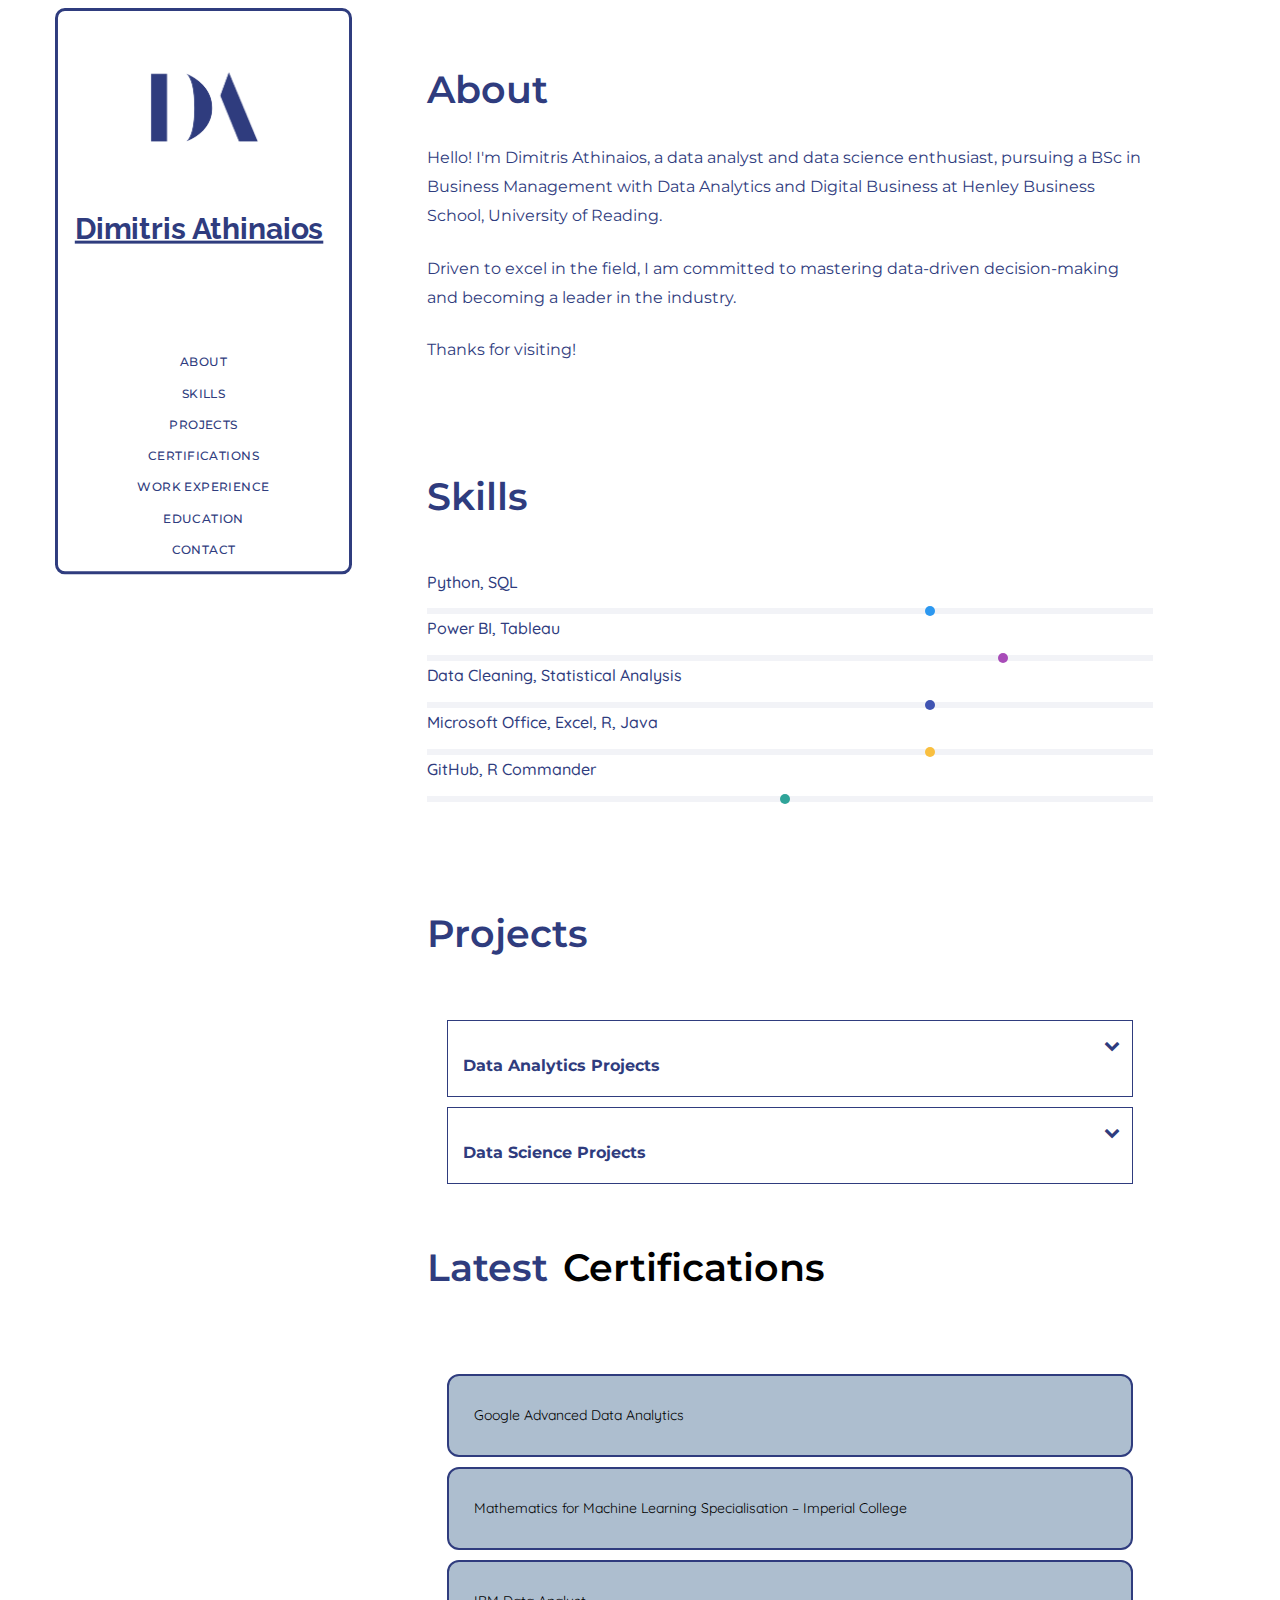
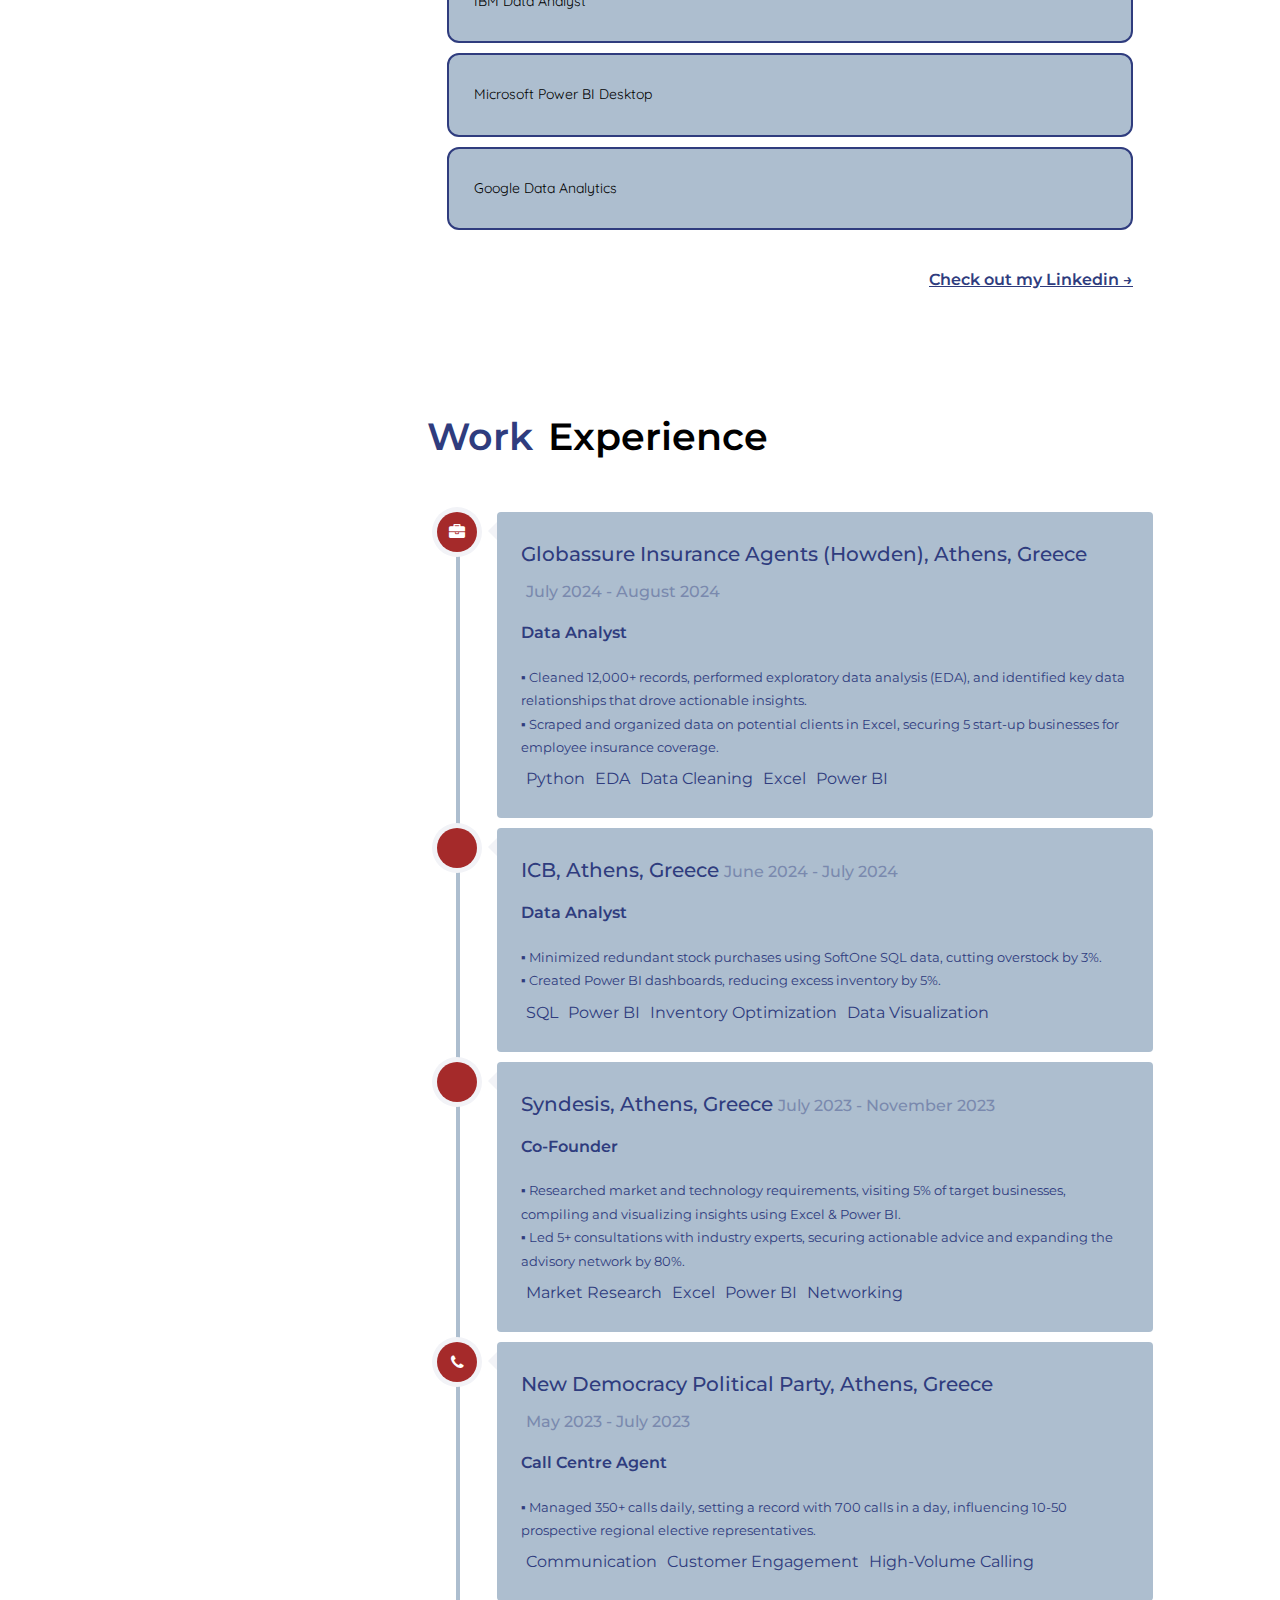
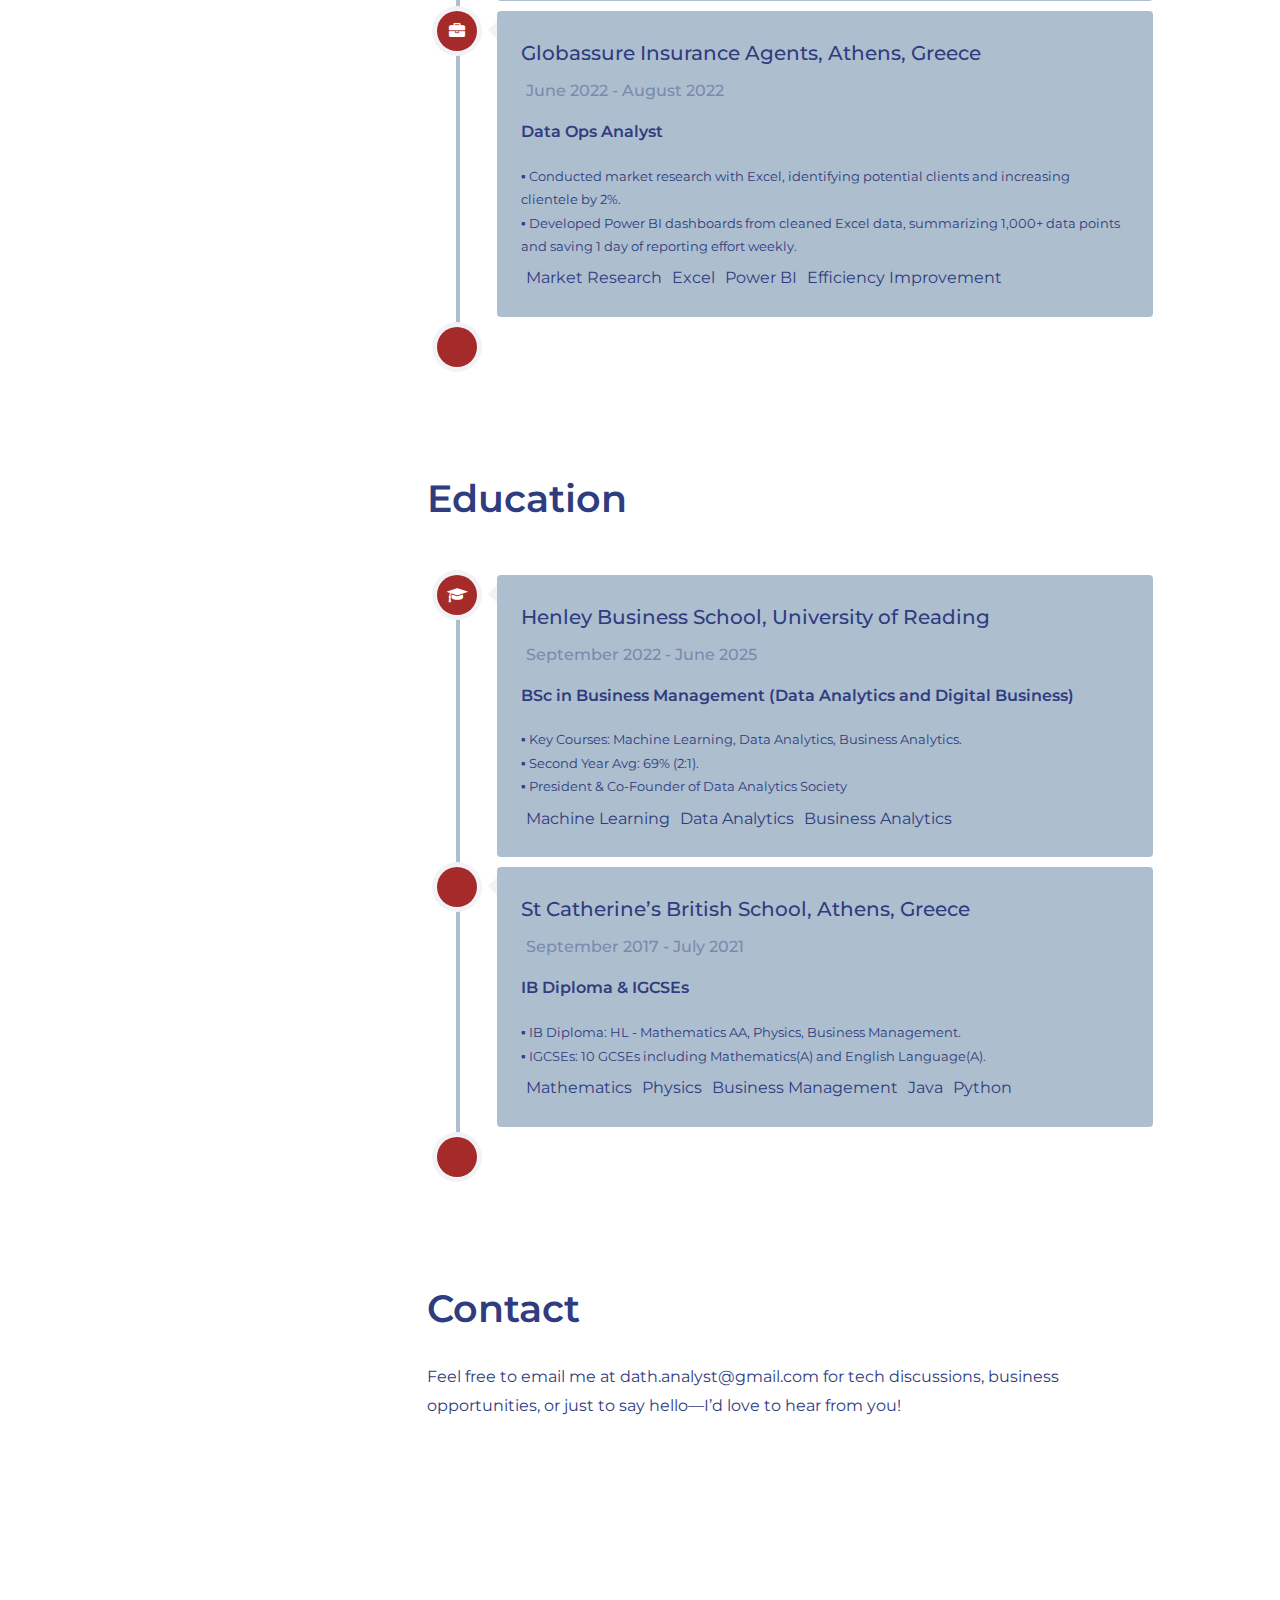
==== index.html @ 73465059 "Update index.html" ====
<!DOCTYPE HTML>
<html lang="en">
<head>
   <!-- Adding Favicon and making it compatible with multiple devices -->
  <!-- Favicon for browsers -->
   <link rel="icon" href="/favicon.ico" type="image/x-icon">
    <!-- PNG Icons -->
   <link rel="icon" type="image/png" sizes="16x16" href="/favicon-16x16.png">
   <link rel="icon" type="image/png" sizes="32x32" href="/favicon-32x32.png">
    <!-- Icons for Android devices -->
   <link rel="icon" type="image/png" sizes="192x192" href="/android-chrome-192x192.png">
   <link rel="icon" type="image/png" sizes="512x512" href="/android-chrome-512x512.png">
    <!-- Apple Touch Icon -->
   <link rel="apple-touch-icon" href="/apple-touch-icon.png">
    <!-- Web App Manifest -->
   <link rel="manifest" href="/site.webmanifest">
   <meta charset="utf-8">
   <meta http-equiv="X-UA-Compatible" content="IE=edge">
   <title>Dimitris Athinaios Portfolio</title>
   <meta name="viewport" content="width=device-width, initial-scale=1">
   <meta name="description" content="Portfolio webpage of Dimitris Athinaios" />
   <meta name="keywords"
      content="portfolio,website,personal website,github,projects,data analytics, data science, computer science and data engineering" />
   <meta name="author" content="Dimitris Athinaios" />
   <link rel="stylesheet" href="https://cdnjs.cloudflare.com/ajax/libs/font-awesome/4.7.0/css/font-awesome.min.css">
   <link rel="icon" type="image/png" href="/images/Logo.png">
   <link href="https://fonts.googleapis.com/css?family=Quicksand:300,400,500,700" rel="stylesheet">
   <link href="https://fonts.googleapis.com/css?family=Playfair+Display:400,400i,700" rel="stylesheet">
   <link href="https://fonts.googleapis.com/css?family=Montserrat|Open+Sans|Raleway&display=swap" rel="stylesheet">
   <link rel="stylesheet" href="css/animate.css">
   <link rel="stylesheet" href="css/bootstrap.css">
   <link rel="stylesheet" href="css/style.css">
   <script src="js/modernizr-2.6.2.min.js"></script>
   <script type="module" src="index.js"></script>
   <script src="index.js"></script>
 
</head>

<body>
   <div id="colorlib-page">
      <div class="container-wrap">
         <a href="#" class="js-colorlib-nav-toggle colorlib-nav-toggle" data-toggle="collapse" data-target="#navbar"
            aria-expanded="false" aria-controls="navbar"><i></i></a>
         <aside id="colorlib-aside" role="complementary" class="border js-fullheight no-print">
            <div class="text-center">
               <div class="author-img">
                  <img alt="profile-img" src="images/Logo.png">
               </div>
               <h1 id="colorlib-logo"><a href="./index.html">Dimitris Athinaios
               </a>
               </h1>
            </div>
            <nav id="colorlib-main-menu" role="navigation" class="navbar" style="padding-top: 2em">
               <div id="navbar" class="collapse">
                  <ul>
                     <li><a href="#" data-nav-section="about">About</a></li>
                     <li><a href="#" data-nav-section="skills">Skills</a>
                     </li>
                     <li><a href="#" data-nav-section="projects">Projects</a>
                     </li>
                     <li><a href="#" data-nav-section="certifications">Certifications</a>
                     </li>
                     <li><a href="#" data-nav-section="experience">Work
                           Experience</a></li>
                     <li><a href="#" data-nav-section="education">Education</a></li>
                     <li><a href="#" data-nav-section="contact">Contact</a>
                     </li>
                  </ul>
               </div>
            </nav>
         </aside>
         <div id="colorlib-main">
            <section class="colorlib-about" data-section="about">
               <div class="colorlib-narrow-content">
                  <div class="row animate-box" data-animate-effect="fadeInLeft">
                     <div class="about-desc">
                        <h1>About</h1>
                        <div id="bio">
                        </div>
                     </div>
                  </div>
               </div>
            </section>
            <!--------------------[END] About me---------------------------->
            <!--------------------[START] Skills---------------------------->
            <section class="colorlib-skills" data-section="skills">
               <div class="colorlib-narrow-content">
                  <div class="row row-bottom-padded-sm animate-box" data-animate-effect="fadeInLeft">
                     <div class="about-desc">
                        <h1>Skills</h1>
                     </div>
                  </div>
                  <div id="skills" class="row">
                  </div>
               </div>
            </section>
            <!--------------------[END] Skills------------------------------>
      
            <!--------------------[START] Projects-------------------------->
            <section class="colorlib-projects no-print" data-section="projects">
               <div class="colorlib-narrow-content">
                  <div class="row row-bottom-padded-sm animate-box" data-animate-effect="fadeInLeft">
                     <div class="about-desc">
                        <h1>Projects</h1>
                     </div>
                  </div>
                  <ul id="accordion" class="accordion animate-box" data-animate-effect="fadeInLeft">
                     <li>
                        <div class="link">
                           <p style="margin-bottom: 0px">Data Analytics Projects</p>
                           <i class="fa fa-chevron-down"></i>
                        </div>
                        <ul id="web-projects" class="submenu">
                        </ul>
                     </li>
                     <li>
                        <div class="link">
                           <p style="margin-bottom: 0px">Data Science Projects
                           </p>
                           <i class="fa fa-chevron-down"></i>
                        </div>
                        <ul id="software-projects" class="submenu">
                        </ul>
                     </li>
                  </ul>
               </div>
            </section>
            <!--------------------[END] Projects---------------------------->
            <!--------------------[START] Blogs----------------------------->
                        <!-- START Certifications Section -->
            <section class="colorlib-certifications no-print" data-section="certifications">
               <div class="colorlib-narrow-content">
                  <div class="row row-bottom-padded-sm animate-box" data-animate-effect="fadeInLeft">
                     <div class="about-desc">
                        <h1>Latest <span style="color: black">Certifications</span></h1>
                     </div>
                  </div>
                  <ul id="accordion-certifications" class="accordion animate-box" data-animate-effect="fadeInLeft">
                     <li class="open">
                        <ul id="certifications" class="submenu" style="display: block; color:black"></ul>
                     </li>
                     <li>
                        <a class="readmore" href="https://www.linkedin.com/in/dimitriosath/" target="_blank">
                           <p>Check out my Linkedin &RightArrow;</p>
                        </a>
                     </li>
                  </ul>
               </div>
            </section>
            <!--------------------[END] Blogs------------------------------->
            <!--------------------[START] Work Experience------------------->
            <section class="colorlib-experience" data-section="experience">
               <div class="colorlib-narrow-content">
                  <div class="row row-bottom-padded-sm animate-box fadeInLeft animated"
                     data-animate-effect="fadeInLeft">
                     <div class="about-desc">
                        <h1>Work <span style="color: #000000">Experience</span>
                        </h1>
                     </div>
                  </div>
                  <div class="timeline-centered" id="experience">
                  </div>
               </div>
            </section>
            <!--------------------[END] Work Experience--------------------->
            <!--------------------[START] Education------------------------->
            <section class="colorlib-education" data-section="education">
               <div class="colorlib-narrow-content">
                  <div class="row row-bottom-padded-sm animate-box fadeInLeft animated"
                     data-animate-effect="fadeInLeft">
                     <div class="about-desc">
                        <h1>Education</h1>
                     </div>
                  </div>
                  <div class="timeline-centered" id="education">
                  </div>
               </div>
            </section>
            <!--------------------[END] Education--------------------------->
            <!--------------------[START] Contact--------------------------->
            <section class="colorlib-contact" data-section="contact">
               <div class="colorlib-narrow-content">
                  <div class="row row-bottom-padded-sm animate-box" data-animate-effect="fadeInLeft">
                     <div class="about-desc">
                        <h1>Contact</h1>
                     </div>
                     <p>Feel free to email me at dath.analyst@gmail.com for tech discussions, business opportunities, or just to say hello—I’d love to hear from you!
                     </p>
                  </div>
               </div>
            </section>
            <!--------------------[END] Contact----------------------------->
            <!--------------------[START] Footer---------------------------->
            <section class="colorlib-footer no-print" data-section="footer">
               <div class="colorlib-narrow-content">
                  <footer class="footer" id="footer">
                  </footer>
               </div>
            </section>
            <!--------------------[END] Footer------------------------------>
         </div>
         <!-----[END] Main Page--------->
      </div>
   </div>
   <!-- jQuery -->
   <script src="js/jquery.min.js"></script>
   <!-- jQuery Easing -->
   <script src="js/jquery.easing.1.3.js"></script>
   <!-- Bootstrap -->
   <script src="js/bootstrap.min.js"></script>
   <!-- Waypoints -->
   <script src="js/jquery.waypoints.min.js"></script>
   <!-- Flexslider -->
   <script src="js/jquery.flexslider-min.js"></script>
   <!-- Counters -->
   <script src="js/jquery.countTo.js"></script>
   <!-- MAIN JS -->
   <script src="js/main.js"></script>
</body>

</html>
---- css/style.css ----
@font-face {
	font-family: "icomoon";
	src: url("../fonts/icomoon/icomoon.eot?srf3rx");
	src: url("../fonts/icomoon/icomoon.eot?srf3rx#iefix")
			format("embedded-opentype"),
		url("../fonts/icomoon/icomoon.ttf?srf3rx") format("truetype"),
		url("../fonts/icomoon/icomoon.woff?srf3rx") format("woff"),
		url("../fonts/icomoon/icomoon.svg?srf3rx#icomoon") format("svg");
	font-weight: normal;
	font-style: normal;
}

* {
	box-sizing: border-box;


/* =======================================================
*
* 	Template Style 
*	Edit this section
*
* ======================================================= */
/* Dark Mode Styles */
body.dark-mode {
  background-color: #2F3C7E; /* Blue Background */
  color: #ffffff; /* White Text */
}

#darkModeToggle {
  padding: 10px 15px;
  font-size: 16px;
  background-color: #2F3C7E; /* Button Blue Background */
  color: #ffffff; /* White Text */
  border: none;
  border-radius: 5px;
  cursor: pointer;
  transition: background-color 0.3s ease, color 0.3s ease;
}

#darkModeToggle:hover {
  background-color: #ffffff; /* White Background on Hover */
  color: #2F3C7E; /* Blue Text on Hover */
}

body {
  font-family: "Quicksand", Arial, sans-serif;
  line-height: 1.8;
  color: #2F3C7E; /* Blue text color */
  background-color: #FFFFFF; /* Pastel Pink background */
}
}
.colorlib-narrow-content {
  padding: 0 4.5em; /* More padding for larger screens */
  margin-bottom: 50px; /* Adds 30px of space below the Projects section */

}
/* Large Screen Styles (Desktops larger than 1400px) */
@media screen and (min-width: 1400px) {
  
  /* General page container */
  .container-wrap {
    max-width: 1600px; /* Increase max-width to ensure more content fills the screen */
    margin: 0 auto; /* Center content */
  }

  /* Sidebar (Adjust width for larger screens) */
  #colorlib-aside {
    width: 400px; /* Expand sidebar width for larger screens */
    padding-top: 3em;
    padding-bottom: 1px;
  }

  /* Main content area (adjusted for sidebar change) */
  #colorlib-main {
    width: calc(100% - 400px); /* Main content to adapt to larger sidebar */
    padding: 2em 3em; /* Add more padding for larger screens */
  }

  /* Project section */
  #projects {
    padding: 80px 30px; /* Add more padding to make the section feel less cramped on large screens */
  }

  /* Adjust font sizes */
  body {
    font-size: 18px; /* Increase base font size for readability */
  }

  h1, h2, h3, h4, h5, h6 {
    font-size: calc(1.1em + 0.5vw); /* Increase heading font sizes proportionally for larger screens */
  }

  /* Increase the size of project cards to better fill larger screens */
  .project {
    max-width: 1100px;
    margin: 0 auto 50px auto;
  }

  /* Adjust the accordion padding and font size */
  .accordion .link {
    padding: 25px 25px; /* Increase padding for larger screens */
    font-size: 18px; /* Increase font size for better readability */
  }

  /* Image adjustments to avoid being too small */
  .author-img img {
    width: 200px; /* Increase author image size for large screens */
    height: 200px;
  }

  /* Timeline adjustments to better fill the space */
  .timeline-centered:before {
    margin-left: 50px; /* Adjust for better spacing on large screens */
  }

  .timeline-centered .timeline-entry .timeline-entry-inner .timeline-label {
    margin-left: 80px; /* Increase margin for better spacing */
  }

  /* Certifications section */
  #certifications li {
    padding: 20px; /* Increase padding for certifications */
    font-size: 1.1em; /* Larger text for readability */
  }
}
/* Medium Screen Styles (Tablets) */
@media screen and (max-width: 992px) {
  .colorlib-narrow-content {
    padding: 0 2em; /* Reduce padding for tablets */
  }

  #colorlib-aside {
    width: 250px; /* Slightly smaller sidebar for tablets */
  }

  .project-info {
    margin-left: 200px; /* Adjust the left margin for project cards */
  }

  .accordion .link {
    font-size: 14px; /* Adjust font size for accordion titles */
  }
}

/* Small Screen Styles (Phones) */
@media screen and (max-width: 768px) {
  #colorlib-aside {
    width: 100%;
    position: relative; /* Make sidebar relative instead of fixed */
    padding-top: 2em;
  }

  #colorlib-main {
    width: 100%; /* Make the main content take the full width */
    padding: 1em;
  }

  .colorlib-narrow-content {
    padding: 0 1em; /* Minimal padding for mobile screens */
  }

  .submenu {
    padding: 0; /* Remove extra padding for mobile view */
  }

  .about-desc, .timeline-centered, .project-info, .certifications {
    text-align: center; /* Align text centrally for better readability */
  }

  .accordion .link {
    padding: 10px; /* Adjust padding for clickable links */
    font-size: 12px; /* Decrease font size for smaller screens */
  }

  .project {
    margin: 10px auto; /* Add margin to separate project cards */
  }

  .author-img img {
    width: 120px; /* Smaller author image for mobile screens */
    height: 120px;
  }
}
/* CSS for the Certifications Section */

/* For the Certifications container itself */
/* Styling for the main certification container */
/* For the individual certification list items */
#certifications li {
    background-color: #ADBECF; /* Blue background for each certification */
    color: #2F3C7E; /* Set text color to blue to match the theme */
    border: 2px solid #2F3C7E; /* Optional: Adds border to match theme */
    padding: 15px; /* Adjust padding to add space around items */
    border-radius: 12px; /* Rounded corners */
    margin-bottom: 10px; /* Space between items */

}

/* Link styling inside certifications section */
.colorlib-certifications a.readmore {
    color: #2F3C7E; /* Blue link color */
    font-weight: 600; /* Make the link stand out */
} 
	
@media screen and (max-width: 992px) {
	body {
		font-size: 16px;
	}
	h2,
	h4 {
		text-align: center;
	}
}

a {
    	color: #2F3C7E; /* Blue link color */
	-webkit-transition: 0.5s;
	-o-transition: 0.5s;
	transition: 0.5s;
}
a:hover,
a:active,
a:focus {
	color: #ffffff; /* White text on hover */
	outline: none;
	text-decoration: none !important;
}

p {
	margin-bottom: 1.5em;
	font-family: "Montserrat", sans-serif;
}
x {
	margin-bottom: 1.5em;
	background-color: darkkhaki;
	backface-visibility: visible;
}

h1,
h5,
h6 {
	font-family: "Playfair Display", Georgia, serif;
	font-weight: 400;
	margin: 0 0 30px 0;
    	color: #2F3C7E; /* Updated to Blue */
}

h2 {
	font-family: "Montserrat", sans-serif;
	font-weight: 200;
	margin: 0 0 20px 0;
    	color: #2F3C7E; /* Updated to Blue */

}
h3 {
	font-family: "Playfair Display", Georgia, serif;
	font-weight: 500;
	margin: 0 0 30px 0;
	color: #2F3C7E; /* Updated to Blue */

}
h4 {
	font-family: "Montserrat", sans-serif;
	font-weight: 300;
	font-size: 15px;
	margin: 0 0 30px 0;
	color: #2F3C7E; /* Updated to Blue */

}

figure {
	margin-bottom: 2.5em;
	float: left;
	width: 100%;
}
figure figcaption {
	font-size: 16px;
	width: 80%;
	margin: 20px auto 0px auto;
	color: #b3b3b3;
	font-style: italic;
	font-family: "Quicksand", Arial, sans-serif;
}
@media screen and (max-width: 480px) {
	figure figcaption {
		width: 100%;
	}
}

::-webkit-selection {
	color: #fff;
	background: #2c98f0;
}

::-moz-selection {
	color: #fff;
	background: #2c98f0;
}

::selection {
	color: #fff;
	background: #2c98f0;
}

#colorlib-page {
	width: 100%;
	overflow: hidden;
	position: relative;
}

#colorlib-aside {
	padding-top: 3em;
	padding-bottom: 1px;
	float: left;
	width: 300px;
	position: fixed;
	z-index: 1001;
    	background-color: #FFFFFF; /* Updated to Pastel Pink for Sidebar Background */
	color: #2F3C7E; /* Blue text color */
	-webkit-transition: 0.5s;
	-o-transition: 0.5s;
	transition: 0.5s;
	border: 3px solid #2F3C7E; /* Blue border that matches the theme */
    	border-radius: 10px; /* Optional: to make the edges rounded */
	transform: scale(0.99); /* Scale down to 90% */
    	transform-origin: top left; /* Ensure scaling starts from the top left */
}
@media screen and (max-width: 768px) {
	#colorlib-aside {
		width: 300px;
		-moz-transform: translateX(-300px);
		-webkit-transform: translateX(-300px);
		-ms-transform: translateX(-300px);
		-o-transform: translateX(-300px);
		transform: translateX(-300px);
		padding-top: 4em;
    		background-color: #FFFFFF; /* Updated to Pastel Pink for Sidebar Background */
		height: auto;
	}
	.resume-content img {
		display: none;
	}
}

.resume-content img {
	margin: 0 10px;
	width: 100%;
	max-width: 150px;
	max-height: 100px;
	height: auto;
}
#colorlib-aside .author-img {
	width: 200px;
	height: 200px;
	margin: 0 auto;
	margin-top: -10px; /* Moves the image 20px higher */
	margin-bottom: 30px;
	-webkit-border-radius: 50%;
	-moz-border-radius: 50%;
	-ms-border-radius: 50%;
	border-radius: 50%;
	margin-top: -15px; /* Moves the image 20px higher */

	/* border: 3px solid white; */
}

#colorlib-aside .author-img img{
	height: 100%; 
    	object-fit: contain;
	padding: 30px;
	margin-top: -30px; /* Moves the image 20px higher */

}
#colorlib-aside h1 {
	font-family: "Raleway", sans-serif;
	margin-top: -20px; /* Moves the image 20px higher */

}
#colorlib-aside .position {
	display: block;
	margin-bottom: 2em;
	font-size: 12px;
	text-transform: uppercase;
}
#colorlib-aside #colorlib-logo {
	text-align: right;
	font-weight: 700;
	font-size: 30px;
	margin-bottom: 0.5em;
	display: block;
	width: 100%;
	margin-top: -20px; /* Moves the image 20px higher */

}
#colorlib-aside #colorlib-logo a {
	display: block;
	text-align: center;
	color: #2F3C7E;
	padding-right: 0.3em;
	margin-top: -70px; /* Moves the image 20px higher */

}
#colorlib-aside #colorlib-main-menu {
	display: block;
	width: 100%;
	margin-top: 65px; /* Moves the image 20px higher */

}
#colorlib-aside #colorlib-main-menu .collapse {
	display: block !important;
}
#colorlib-aside #colorlib-main-menu ul {
	text-align: center;
	margin: 0;
	padding: 0;
}
@media screen and (max-width: 768px) {
	#colorlib-aside #colorlib-main-menu ul {
		margin: 0 0 2em 0;
	}
}
#colorlib-aside #colorlib-main-menu ul li {
	margin: 0 0 10px 0;
	padding: 0;
	list-style: none;
	font-size: 12px;
	font-weight: 500;
	text-transform: uppercase;
	letter-spacing: 0.5px;
}
#colorlib-aside #colorlib-main-menu ul li a {
    	color: #2F3C7E; /* Blue link color */
	text-decoration: none;
	position: relative;
	padding: 10px 0;
	font-family: "Montserrat", sans-serif;;
	-webkit-transition: 0.3s;
	-o-transition: 0.3s;
	transition: 0.3s;
}
#colorlib-aside #colorlib-main-menu ul li a:after {
	content: "";
	position: absolute;
	height: 1px;
	bottom: 7px;
	left: 0;
	right: 0;
	background-color: #2c98f0;
	visibility: hidden;
	-webkit-transform: scaleX(0);
	-moz-transform: scaleX(0);
	-ms-transform: scaleX(0);
	-o-transform: scaleX(0);
	transform: scaleX(0);
	-webkit-transition: all 0.3s cubic-bezier(0.175, 0.885, 0.32, 1.275);
	-moz-transition: all 0.3s cubic-bezier(0.175, 0.885, 0.32, 1.275);
	-ms-transition: all 0.3s cubic-bezier(0.175, 0.885, 0.32, 1.275);
	-o-transition: all 0.3s cubic-bezier(0.175, 0.885, 0.32, 1.275);
	transition: all 0.3s cubic-bezier(0.175, 0.885, 0.32, 1.275);
}
#colorlib-aside #colorlib-main-menu ul li a:hover {
	text-decoration: none;
    	color: #ffffff; /* White text on hover */
    	background-color: #2F3C7E; /* Blue background on hover */

}
#colorlib-aside #colorlib-main-menu ul li a:hover:after {
	visibility: visible;
	-webkit-transform: scaleX(1);
	-moz-transform: scaleX(1);
	-ms-transform: scaleX(1);
	-o-transform: scaleX(1);
	transform: scaleX(1);
}
#colorlib-aside #colorlib-main-menu ul li.active a {
	font-size: 15px;
	font-weight: 600;
	color: #ADBECF; /* Light Blue for active menu items */

}
#colorlib-aside #colorlib-main-menu ul li.active a:after {
	visibility: visible;
	-webkit-transform: scaleX(1);
	-moz-transform: scaleX(1);
	-ms-transform: scaleX(1);
	-o-transform: scaleX(1);
	transform: scaleX(1);
}
#colorlib-aside .colorlib-footer {
	font-size: 20px;
	text-align: center;
	font-weight: 400;
	color: rgba(0, 0, 0, 0.5);
	padding: 0 20px;
	width: 100%;
}
@media screen and (max-width: 768px) {
	#colorlib-aside .colorlib-footer {
		position: fixed;
		height: auto;
	}
}
#colorlib-aside .colorlib-footer span {
	display: block;
}
#colorlib-aside .colorlib-footer ul {
	padding: 0 20px;
	margin: 0 0 10px 0;
}
#colorlib-aside .colorlib-footer ul li {
	padding: 0 20px;
	margin: 0 0 10px 0;
	display: inline;
	list-style: none;
}
#colorlib-aside .colorlib-footer h3 {
	font-family: inherit;
	padding: 4px;
}
#colorlib-aside .colorlib-footer h3 a {
	color: #ff722c;
	font-size: 18px;
}
#rcorners2 {
	border-radius: 15px;
	background: black;
	padding: 20px;
	width: 50%;
	height: 40px;
}
#colorlib-aside .colorlib-footer ul li a {
	color: rgba(255, 255, 255, 0.3);
	padding: 4px;
}
#colorlib-aside .colorlib-footer ul li a:hover,
#colorlib-aside .colorlib-footer ul li a:active,
#colorlib-aside .colorlib-footer ul li a:focus {
	text-decoration: none;
	outline: none;
	color: black;
}

.container-wrap {
	max-width: 1170px;
	margin: 0 auto;
}

#colorlib-main {
	width: calc(100% - 300px);
	float: right;
	-webkit-transition: 0.5s;
	-o-transition: 0.5s;
	transition: 0.5s;
}
@media screen and (max-width: 768px) {
	#colorlib-main {
		width: 100%;
		padding: 0 1em;
	}
}

#colorlib-hero {
	min-height: 500px;
	background: #fff url(../images/loader.gif) no-repeat center center;
	width: 100%;
	float: left;
	margin-bottom: 10em;
	clear: both;
}
#colorlib-hero .flexslider {
	border: none;
	z-index: 1;
	margin-bottom: 0;
}
#colorlib-hero .flexslider .slides {
	position: relative;
	overflow: visible;
}
#colorlib-hero .flexslider .slides li {
	background-repeat: no-repeat;
	background-size: cover;
	background-position: bottom center;
	min-height: 400px;
	position: relative;
}
#colorlib-hero .flexslider .flex-control-nav {
	bottom: 20px;
	z-index: 1000;
	left: 20px;
	float: left;
	width: auto;
}
@media screen and (max-width: 768px) {
	#colorlib-hero .flexslider .flex-control-nav {
		right: 20px;
		top: 100px;
	}
}
#colorlib-hero .flexslider .flex-control-nav li {
	display: block;
	margin-bottom: 10px;
}
#colorlib-hero .flexslider .flex-control-nav li a {
	background: rgba(0, 0, 0, 0.5);
	-webkit-box-shadow: none;
	box-shadow: none;
	width: 12px;
	height: 12px;
	cursor: pointer;
}
#colorlib-hero .flexslider .flex-control-nav li a.flex-active {
	cursor: pointer;
	background: transparent;
	border: 2px solid #2c98f0;
}
#colorlib-hero .flexslider .flex-direction-nav {
	display: none;
}
#colorlib-hero .flexslider .slider-text {
	display: table;
	opacity: 0;
	min-height: 500px;
	z-index: 9;
}
#colorlib-hero .flexslider .slider-text > .slider-text-inner {
	display: table-cell;
	vertical-align: middle;
	min-height: 700px;
	padding: 2.5em;
	position: relative;
}
@media screen and (max-width: 768px) {
	#colorlib-hero .flexslider .slider-text > .slider-text-inner {
		text-align: center;
	}
}
#colorlib-hero .flexslider .slider-text > .slider-text-inner h1,
#colorlib-hero .flexslider .slider-text > .slider-text-inner h2 {
	margin: 0;
	padding: 0;
	color: black;
	font-family: "Playfair Display", Georgia, serif;
}
#colorlib-hero .flexslider .slider-text > .slider-text-inner h1 {
	margin-bottom: 20px;
	font-size: 60px;
	line-height: 1.3;
	font-weight: 700;
}
@media screen and (max-width: 768px) {
	#colorlib-hero .flexslider .slider-text > .slider-text-inner h1 {
		font-size: 28px;
	}
}
#colorlib-hero .flexslider .slider-text > .slider-text-inner h2 {
	font-size: 10px;
	line-height: 1.5;
	margin-bottom: 30px;
	font-weight: 300;
	font-family: "Quicksand", Arial, sans-serif;
}
#colorlib-hero .flexslider .slider-text > .slider-text-inner h2 a {
	color: rgba(44, 152, 240, 0.8);
	border-bottom: 1px solid rgba(44, 152, 240, 0.7);
}
#colorlib-hero .flexslider .slider-text > .slider-text-inner .heading-section {
	font-size: 50px;
}
@media screen and (max-width: 768px) {
	#colorlib-hero
		.flexslider
		.slider-text
		> .slider-text-inner
		.heading-section {
		font-size: 30px;
	}
}
#colorlib-hero .flexslider .slider-text > .slider-text-inner s .colorlib-lead {
	font-size: 20px;
	color: #fff;
}
#colorlib-hero .flexslider .slider-text > .slider-text-inner p {
	margin-bottom: 0;
}
#colorlib-hero .flexslider .slider-text > .slider-text-inner .btn {
	font-size: 12px;
	text-transform: uppercase;
	letter-spacing: 2px;
	padding: 10px 15px !important;
	border: none;
	font-weight: 400;
}
#colorlib-hero .flexslider .slider-text > .slider-text-inner .btn.btn-learn {
	border: 1px solid #000;
	background: transparent !important;
}
#colorlib-hero
	.flexslider
	.slider-text
	> .slider-text-inner
	.btn.btn-learn:hover {
	background: transparent !important;
	border: 1px solid #000 !important;
}
@media screen and (max-width: 768px) {
	#colorlib-hero .flexslider .slider-text > .slider-text-inner .btn {
		width: 100%;
	}
}

body.offcanvas {
	overflow-x: hidden;
}
body.offcanvas #colorlib-aside {
	-moz-transform: translateX(0);
	-webkit-transform: translateX(0);
	-ms-transform: translateX(0);
	-o-transform: translateX(0);
	transform: translateX(0);
	width: 372px;
	background-color: #FFFFFF;
	z-index: 999;
	position: fixed;
}
body.offcanvas #colorlib-main,
body.offcanvas .colorlib-nav-toggle {
	top: 0;
	-moz-transform: translateX(300px);
	-webkit-transform: translateX(300px);
	-ms-transform: translateX(300px);
	-o-transform: translateX(300px);
	transform: translateX(300px);
}

.colorlib-narrow-content {
	padding: 0 4.5em;
	margin-bottom: 50px; /* Adds 50px of space below the Projects section */

}
@media screen and (max-width: 878px) {
	.colorlib-narrow-content {
		width: 100%;
		padding: 0 1em;
	}
}

.no-gutters {
	margin: 0;
	padding: 0;
}

.colorlib-experience,
.colorlib-skills,
.colorlib-profile,
.colorlib-projects,
.colorlib-education,
.colorlib-blogs,
.colorlib-work,
.colorlib-about,
.colorlib-installation,
.colorlib-services,
.colorlib-footer,
.colorlib-contact {
	padding-top: 3em;
	padding-bottom: 0em;
	clear: both;
	width: 100%;
	display: block;
}

.profile-cards {
	display: flex;
}

@media screen and (max-width: 768px) {
	.colorlib-experience,
	.colorlib-skills,
	.colorlib-profile,
	.colorlib-projects,
	.colorlib-education,
	.colorlib-work,
	.colorlib-about,
	.colorlib-installation,
	.colorlib-services,
	.colorlib-contact {
		padding-top: 2em;
		padding-bottom: 0em;
	}
	
	.colorlib-blogs {
		display: none;
	}

	.profile-cards {
		display: flex;
		flex-direction: column;
	}
}

#colorlib-footer2 {
    	background-color: #2F3C7E; /* Blue footer background */
	color: #FFFFFF; /* Pastel Pink text */
	width: 100%;
	padding-bottom: 3em;
	padding-top: 2em;
	padding-right: 2em;
}
#colorlib-footer2 .h2 {
	color: red;
	text-align: center;
}

.author-img {
	background-size: cover;
	background-position: center center;
	background-repeat: no-repeat;
	position: relative;
}

.colorlib-heading {
	font-size: 18px;
	margin-bottom: 2em;
	font-weight: 700;
	text-transform: uppercase;
	letter-spacing: 5px;
	line-height: 1.8;
	position: relative;
}
.colorlib-heading span {
	display: block;
}
@media screen and (max-width: 768px) {
	.colorlib-heading {
		margin-bottom: 2em;
	}
}

.heading-meta {
	margin-bottom: 15px;
	display: block;
	font-size: 10px;
	text-transform: uppercase;
	color: #999999;
	font-weight: 500;
	letter-spacing: 5px;
}

.about-img {
	width: 100%;
	height: 600px;
	margin-bottom: 10px;
	margin-left: 10px;
}

.about-desc h3 {
	font-size: 18px;
	text-transform: uppercase;
	letter-spacing: 5px;
	font-weight: 500;
}

.about-desc h1 {
	margin-bottom: 20px;
	font-size: 38px;
	font-weight: 600;
	font-family: "Montserrat", Georgia, serif;
}

.hire {
	padding: 2em;
	background: #f9bf3f;
	color: #000;
	border-radius: 4px;
}
.hire h2 {
	line-height: 1.5;
}
.hire .btn-hire {
	text-transform: uppercase;
	letter-spacing: 1px;
	border: 1px solid #000;
	padding: 2px 10px;
}

.fancy-collapse-panel .panel-default > .panel-heading {
	padding: 0;
	background-color: #FFFFFF; /* Blue background for accordion header */
    	color: #2F3C7E; /* Pastel Pink text */
    	border-bottom: 1px solid #FFFFFF; /* Border to match the pastel theme */
    	padding: 20px 25px;
}

<!-----projectcss------------ > #projects {
	padding: 50px 15px;
	border-bottom: 1px solid #2F3C7E;
	text-align: center;
    	background-color: #ADBECF !important; /* Blue background for Projects section */
    	color: #2F3C7E; /* Blue text for better contrast */
	margin-bottom: 45px; /* Adds 30px of space below the Projects section */



}

#projects h2 {
	color: #374054;
	border: 8px solid #2F3C7E; /* Add a blue border around each project */
	margin-bottom: 50px;
}

.project {
	position: relative;
	max-width: 900px;
	margin: 0 auto 30px auto;
	overflow: hidden;
	background: #ADBECF !important;
	border-radius: 14px;
	border: 8px solid #2F3C7E; /* Add a blue border around each project */

}

.project-image {
	float: left;
}
/* 
.project-card {
	height: 150px;
} */

.project-info {
	position: absolute;
	top: 50%;
	transform: translateY(-50%);
	margin-left: 300px;
	padding: 15px;
	color: #2F3C7E;

	
}

.project-info h3 {
	font-size: 1.5em;
	font-weight: 300;
	color: #2F3C7E;
	margin: 0 0 15px 0;
}

.project-info p {
	color: #2F3C7E;
	margin: 0 0 15px 0;
	font-size: 0.9em;
}

.no-image .project-info {
	position: relative;
	margin: 0;
	padding: 30px 15px;
	transform: none;
}

#more-projects {
	display: none;
}

.panel-heading a {
	padding: 20px 25px;
	display: block;
	width: 100%;
	font-weight: 500;
	font-size: 14px;
	letter-spacing: 1px;
	text-transform: uppercase;
	font-family: "Quicksand", Arial, sans-serif;
    	background-color: #ADBECF; /* Blue background for accordion header */
    	color: #FFFFFF; /* Pastel Pink text */
	position: relative;
	-webkit-box-shadow: none !important;
	-moz-box-shadow: none !important;
	-ms-box-shadow: none !important;
	-o-box-shadow: none !important;
	box-shadow: none !important;
}

.panel {
	-webkit-box-shadow: none !important;
	-moz-box-shadow: none !important;
	-ms-box-shadow: none !important;
	-o-box-shadow: none !important;
	box-shadow: none !important;
	border: none;
	background-color: #ADBECF;
}

.panel-heading a:after {
	font-family: "icomoon";
	content: "\e115";
	position: absolute;
	right: 20px;
	font-size: 14px;
	font-weight: 400;
	top: 50%;
	line-height: 1;
	margin-top: -7px;
}

.panel-heading a.collapsed:after {
	content: "\e114";
}

.panel-heading a.collapsed {
	background: #f2f3f7;
	border: 1px solid #e6e6e6 !important;
	color: #333333;
}

.panel-body {
	padding: 1.5em;
	margin-top: 5px;
	border: 1px solid #e6e6e6 !important;
    	background-color: #ADBECF; /* Change background to Muted Teal */
    	color: #ADBECF; /* Keep the text color Blue for contrast */
	border: 1px solid #ADBECF; /* Optional: Create a Muted Teal border to match the background */

}

.timeline-centered {
	position: relative;
	margin-bottom: 30px;
}

.timeline-centered:before,
.timeline-centered:after {
	content: " ";
	display: table;
}

.timeline-centered:after {
	clear: both;
}

.timeline-centered:before,
.timeline-centered:after {
	content: " ";
	display: table;
}

.timeline-centered:after {
	clear: both;
}

.timeline-centered:before {
	content: "";
	position: absolute;
	display: block;
	width: 4px;
    	background: #ADBECF; /* Muted Teal color for updated theme */
	top: 20px;
	bottom: 20px;
	margin-left: 29px;
}

.timeline-centered .timeline-entry {
	position: relative;
	margin-top: 5px;
	margin-left: 30px;
	margin-bottom: 10px;
	clear: both;
}

.timeline-centered .timeline-entry .timeline-entry-inner {
	position: relative;
	margin-left: -20px;
}

.timeline-centered .timeline-entry .timeline-entry-inner .timeline-icon {
	display: block;
	width: 40px;
	height: 40px;
    	background: #ADBECF; /* Updated to Terracotta Red */
	color: white; /* White icon to make it stand out */
	-webkit-border-radius: 50%;
	-moz-border-radius: 50%;
	-ms-border-radius: 50%;
	border-radius: 50%;
	text-align: center;
	-moz-box-shadow: 0 0 0 5px #f2f3f7;
	-webkit-box-shadow: 0 0 0 5px #f2f3f7;
	box-shadow: 0 0 0 5px #f2f3f7;
	line-height: 40px;
	float: left;
}
.timeline-centered
	.timeline-entry
	.timeline-entry-inner
	.timeline-icon.color-2 {
	background: brown;
	color: white;
}
.timeline-centered
	.timeline-entry
	.timeline-entry-inner
	.timeline-icon.color-3 {
	background: #ADBECF;
}
.timeline-centered
	.timeline-entry
	.timeline-entry-inner
	.timeline-icon.color-4 {
	background: #a84cb8;
}
.timeline-centered
	.timeline-entry
	.timeline-entry-inner
	.timeline-icon.color-5 {
	background: #2fa499;
}
.timeline-centered
	.timeline-entry
	.timeline-entry-inner
	.timeline-icon.color-none {
	background: #fff;
	width: 20px;
	height: 20px;
	margin-left: 10px;
}

.timeline-centered .timeline-entry .timeline-entry-inner .timeline-label {
	position: relative;
    	background: #ADBECF; /* Updated to Muted Teal */
    	color: #2F3C7E; /* Blue text to match the theme */
	padding: 1.5em;
	margin-left: 60px;
	-webkit-background-clip: padding-box;
	-moz-background-clip: padding;
	background-clip: padding-box;
	border-radius: 4px;
}

.timeline-centered .timeline-entry .timeline-entry-inner .timeline-label:after {
	content: "";
	display: block;
	position: absolute;
	width: 0;
	height: 0;
	border-style: solid;
	border-width: 9px 9px 9px 0;
	border-color: transparent #f2f3f7 transparent transparent;
	left: 0;
	top: 10px;
	margin-left: -9px;
}

.timeline-centered .timeline-entry .timeline-entry-inner .timeline-label p + p {
	margin-top: 0px;
}

.timeline-centered .timeline-entry .timeline-entry-inner .timeline-label h2 {
	margin-bottom: 10px;
	font-size: 20px;
	font-weight: 500;
}

.timeline-centered .timeline-entry .timeline-entry-inner .timeline-label .timeline-sublabel {
	font-weight: 600;
	margin: 0 0px 5px;
}

.timeline-centered .timeline-entry .timeline-entry-inner .timeline-label .timeline-text {
	margin-bottom: 0px;
	font-size: 13px;
}

.timeline-centered .timeline-entry .timeline-entry-inner .timeline-label div {
	margin-top: 5px;
}

.timeline-centered
	.timeline-entry
	.timeline-entry-inner
	.timeline-label
	h2
	span {
	-webkit-opacity: 0.4;
	-moz-opacity: 0.4;
	opacity: 0.4;
	-ms-filter: alpha(opacity=40);
	filter: alpha(opacity=40);
	font-size: 16px;
}

.services {
	margin-bottom: 30px;
	padding: 1.5em;
	-webkit-box-shadow: 0px 0px 56px -8px rgba(0, 0, 0, 0.17);
	-moz-box-shadow: 0px 0px 56px -8px rgba(0, 0, 0, 0.17);
	-ms-box-shadow: 0px 0px 56px -8px rgba(0, 0, 0, 0.17);
	-o-box-shadow: 0px 0px 56px -8px rgba(0, 0, 0, 0.17);
	box-shadow: 0px 0px 56px -8px rgba(0, 0, 0, 0.17);
	border-bottom: 2px solid #2c98f0;
}
.services .icon2 {
	display: block;
	margin-bottom: 20px;
}
.services .icon2 i {
	font-size: 30px;
	color: #2c98f0;
}
.services h3 {
	font-family: "Quicksand", Arial, sans-serif;
	font-size: 16px;
	font-weight: 500;
}
.services.color-2 {
	border-bottom: 2px solid #ec5453;
}
.services.color-2 .icon2 i {
	color: #ec5453;
}
.services.color-3 {
	border-bottom: 2px solid #f9bf3f;
}
.services.color-3 .icon2 i {
	color: #f9bf3f;
}
.services.color-4 {
	border-bottom: 2px solid #a84cb8;
}
.services.color-4 .icon2 i {
	color: #a84cb8;
}
.services.color-5 {
	border-bottom: 2px solid #2fa499;
}

.services.color-5 .icon2 i {
	color: #2fa499;
}
.services.color-6 {
	border-bottom: 2px solid #4054b2;
}
.services.color-6 .icon2 i {
	color: #4054b2;
}

.services {
	margin-bottom: 80px;
	position: relative;
	z-index: 0;
}
@media screen and (max-width: 768px) {
	.services {
		margin-bottom: 4em;
	}
}
.services .icon {
	position: absolute;
	top: -20px;
	left: 0;
	right: 0;
	width: 100px;
	height: 50px;
	display: table;
	margin: 0 auto;
	background: #2c98f0;
}
.services .icon:before,
.services .icon:after {
	position: absolute;
	left: 0;
	right: 0;
	content: "";
}
.services .icon:before {
	top: -30px;
	width: 0;
	height: 0;
	border-style: solid;
	border-width: 0 50px 30px 50px;
	border-color: transparent transparent #2c98f0 transparent;
}
.services .icon:after {
	bottom: -30px;
	width: 0;
	height: 0;
	border-style: solid;
	border-width: 30px 50px 0 50px;
	border-color: #2c98f0 transparent transparent transparent;
}
.services .icon i {
	font-size: 30px;
	color: #fff;
	z-index: 1;
	display: table-cell;
	vertical-align: middle;
}
.services .desc {
	margin-top: 60px;
}
.services .desc h3 {
	font-size: 16px;
	font-weight: 700;
	text-transform: uppercase;
}
.services.color-2 .icon {
	background: #ec5453;
}
.services.color-2 .icon:before {
	border-color: transparent transparent #ec5453 transparent;
}
.services.color-2 .icon:after {
	border-color: #ec5453 transparent transparent transparent;
}
.services.color-3 .icon {
	background: #f9bf3f;
}
.services.color-3 .icon:before {
	border-color: transparent transparent #f9bf3f transparent;
}
.services.color-3 .icon:after {
	border-color: #f9bf3f transparent transparent transparent;
}
.services.color-4 .icon {
	background: #a84cb8;
}
.services.color-4 .icon:before {
	border-color: transparent transparent #a84cb8 transparent;
}
.services.color-4 .icon:after {
	border-color: #a84cb8 transparent transparent transparent;
}
.services.color-5 .icon {
	background: #2fa499;
}
.services.color-5 .icon:before {
	border-color: transparent transparent #2fa499 transparent;
}
.services.color-5 .icon:after {
	border-color: #2fa499 transparent transparent transparent;
}
.services.color-6 .icon {
	background: #4054b2;
}
.services.color-6 .icon:before {
	border-color: transparent transparent #4054b2 transparent;
}
.services.color-6 .icon:after {
	border-color: #4054b2 transparent transparent transparent;
}

.progress-wrap h3 {
	font-size: 16px;
	font-family: "Quicksand", Arial, sans-serif;
	margin-bottom: 10px;
}

.progress {
	height: 6px;
	-webkit-box-shadow: none;
	box-shadow: none;
	background: #f2f3f7;
	overflow: visible;
}

.progress-bar {
    	background: #2F3C7E; /* Blue progress bar */
	-webkit-box-shadow: none;
	box-shadow: none;
	font-size: 12px;
	line-height: 1.2;
	font-weight: 600;
	text-align: right;
	position: relative;
	overflow: visible;
	-webkit-border-radius: 8px;
	-moz-border-radius: 8px;
	-ms-border-radius: 8px;
	border-radius: 8px;
}
.progress-bar:after {
	position: absolute;
	top: -2px;
	right: 0;
	width: 10px;
	height: 10px;
	content: "";
	background: #2c98f0;
	-webkit-border-radius: 50%;
	-moz-border-radius: 50%;
	-ms-border-radius: 50%;
	border-radius: 50%;
}
.progress-bar span {
	position: absolute;
	top: -22px;
	right: -32px;
}
.progress-bar.color-1 {
	background: #2c98f0;
}
.progress-bar.color-1:after {
	background: #2c98f0;
}
.progress-bar.color-1 span {
	color: #2c98f0;
}
.progress-bar.color-2 {
	background: #ec5453;
}
.progress-bar.color-2:after {
	background: #ec5453;
}
.progress-bar.color-2 span {
	color: #ec5453;
	padding-top: 2px;
}

.progress-bar.color-3 {
	background: #f9bf3f;
}
.progress-bar.color-3:after {
	background: #f9bf3f;
}
.progress-bar.color-3 span {
	color: #f9bf3f;
}
.progress-bar.color-4 {
	background: #a84cb8;
}
.progress-bar.color-4:after {
	background: #a84cb8;
}
.progress-bar.color-4 span {
	color: #a84cb8;
}
.progress-bar.color-5 {
	background: #2fa499;
}
.progress-bar.color-5:after {
	background: #2fa499;
}
.progress-bar.color-5 span {
	color: #2fa499;
}
.progress-bar.color-6 {
	background: #4054b2;
}
.progress-bar.color-6:after {
	background: #4054b2;
}
.progress-bar.color-6 span {
	color: #4054b2;
}
.progress-bar.color-7 {
	background: #ec5453;
}
.progress-bar.color-7:after {
	background: #ec5453;
}
.progress-bar.color-7 span {
	color: #ec5453;
}
.progress-bar.color-8 {
	background: #f9bf3f;
}
.progress-bar.color-8:after {
	background: #f9bf3f;
}
.progress-bar.color-8 span {
	color: #f9bf3f;
}
.progress-bar.color-9 {
	background: #a84cb8;
}
.progress-bar.color-9:after {
	background: #a84cb8;
}
.progress-bar.color-9 span {
	color: #a84cb8;
}
.progress-wrap h3 {
	padding-bottom: 2px;
}
.colorlib-feature {
	text-align: left;
	width: 100%;
	float: left;
	margin-bottom: 20px;
	position: relative;
}
.colorlib-feature .colorlib-icon {
	position: absolute;
	top: 0;
	left: 0;
	width: 50px;
	height: 50px;
	display: table;
	text-align: center;
	background: #f2f3f7;
	-webkit-border-radius: 2px;
	-moz-border-radius: 2px;
	-ms-border-radius: 2px;
	border-radius: 2px;
}
.colorlib-feature .colorlib-icon i {
	display: table-cell;
	vertical-align: middle;
	color: #2c98f0;
	font-size: 20px;
	height: 50px;
}
@media screen and (max-width: 1200px) {
	.colorlib-feature .colorlib-icon i {
		font-size: 20px;
	}
}
.colorlib-feature .colorlib-text {
	padding-left: 60px;
	width: 100%;
}
.colorlib-feature .colorlib-text h2,
.colorlib-feature .colorlib-text h3 {
	margin: 0;
	padding: 0;
}
.colorlib-feature .colorlib-text h3 {
	font-weight: 500;
	margin-bottom: 20px;
	color: rgba(0, 0, 0, 0.7);
	font-size: 14px;
	letter-spacing: 3px;
	text-transform: uppercase;
}
.colorlib-feature.colorlib-feature-sm .colorlib-text {
	margin-top: 10px;
}
.colorlib-feature.colorlib-feature-sm .colorlib-icon i {
	color: #2c98f0;
	font-size: 20px;
}
@media screen and (max-width: 1200px) {
	.colorlib-feature.colorlib-feature-sm .colorlib-icon i {
		font-size: 28px;
	}
}

.blog-entry {
	width: 100%;
	float: left;
	background: #fff;
	margin-bottom: 2em;
}
@media screen and (max-width: 768px) {
	.blog-entry {
		margin-bottom: 3em;
	}
}
.blog-entry .blog-img {
	width: 100%;
	float: left;
	overflow: hidden;
	position: relative;
	z-index: 1;
	margin-bottom: 25px;
}
.blog-entry .blog-img img {
	position: relative;
	max-width: 100%;
	-webkit-transform: scale(1);
	-moz-transform: scale(1);
	-ms-transform: scale(1);
	-o-transform: scale(1);
	transform: scale(1);
	-webkit-transition: 0.3s;
	-o-transition: 0.3s;
	transition: 0.3s;
}
.blog-entry .desc h3 {
	font-size: 16px;
	margin-bottom: 25px;
	line-height: auto;
	font-weight: 500;
	letter-spacing: 0.5px;
	font-family: "Quicksand", Arial, sans-serif;
}
.blog-entry .desc h3 a {
	text-decoration: none;
}
.blog-entry .desc span {
	display: block;
	margin-bottom: 20px;
	font-size: 12px;
	color: rgba(0, 0, 0, 0.4) !important;
	text-transform: uppercase;
	letter-spacing: 1px;
	font-weight: 400;
}
.blog-entry .desc span small i {
	color: #999999;
}
.blog-entry .desc .lead {
	font-size: 12px;
	text-transform: uppercase;
	letter-spacing: 2px;
}
.blog-entry:hover .blog-img img {
	-webkit-transform: scale(1.1);
	-moz-transform: scale(1.1);
	-ms-transform: scale(1.1);
	-o-transform: scale(1.1);
	transform: scale(1.1);
}

.work-menu span {
	margin-left: 10px;
}
.work-menu span:first-child {
	margin-left: 0;
}
.work-menu span a.active {
	color: #2c98f0;
}

.project {
	background-size: cover;
	background-position: center center;
	background-repeat: no-repeat;
	position: relative;
	height: 300px;
	width: 100%;
	display: block;
	margin-bottom: 30px;
}
.project .desc {
	position: absolute;
	top: 0;
	bottom: 0;
	left: 0;
	right: 0;
	background: #2c98f0;
	opacity: 0;
	-webkit-transition: 0.3s;
	-o-transition: 0.3s;
	transition: 0.3s;
}
.project .desc .con {
	padding: 20px;
	display: block;
	position: relative;
	height: 300px;
}
.project .desc .con .icon {
	position: absolute;
	bottom: 20px;
	left: 20px;
	right: 20px;
}
.project .desc .con .icon span {
	display: inline;
	padding-right: 5px;
}
.project .desc .con .icon span a {
	color: #333333;
	padding: 5px;
	background: rgba(255, 255, 255, 0.5);
	-webkit-border-radius: 4px;
	-moz-border-radius: 4px;
	-ms-border-radius: 4px;
	border-radius: 4px;
}
.project .desc .con .icon i {
	font-size: 16px;
	color: #333333;
}
.project .desc h3 {
	font-family: "Quicksand", Arial, sans-serif;
	font-size: 16px;
	font-weight: 500;
	text-transform: uppercase;
	letter-spacing: 1px;
	-webkit-transition: -webkit-transform 0.3s, opacity 0.3s;
	-webkit-transition: opacity 0.3s, -webkit-transform 0.3s;
	transition: opacity 0.3s, -webkit-transform 0.3s;
	-o-transition: transform 0.3s, opacity 0.3s;
	transition: transform 0.3s, opacity 0.3s;
	transition: transform 0.3s, opacity 0.3s, -webkit-transform 0.3s;
	-webkit-transform: translate3d(0, -15px, 0);
	transform: translate3d(0, -15px, 0);
	margin-bottom: 15px;
}
.project .desc h3 a {
	color: #fff;
}
.project .desc span {
	display: block;
	color: rgba(255, 255, 255, 0.7);
	font-size: 13px;
	-webkit-transition: -webkit-transform 0.3s, opacity 0.3s;
	-webkit-transition: opacity 0.3s, -webkit-transform 0.3s;
	transition: opacity 0.3s, -webkit-transform 0.3s;
	-o-transition: transform 0.3s, opacity 0.3s;
	transition: transform 0.3s, opacity 0.3s;
	transition: transform 0.3s, opacity 0.3s, -webkit-transform 0.3s;
	-webkit-transform: translate3d(0, 15px, 0);
	transform: translate3d(0, 15px, 0);
}
.project .desc span a {
	color: #000;
}
@media screen and (max-width: 768px) {
	.project .desc {
		opacity: 1;
		background: rgba(0, 0, 0, 0.4);
	}
	.project .desc h3 {
		font-style: 28px;
		-webkit-transform: translate3d(0, 0, 0);
		transform: translate3d(0, 0, 0);
		color: #000;
	}
	.project .desc span {
		-webkit-transform: translate3d(0, 0, 0);
		transform: translate3d(0, 0, 0);
	}
}
.project:hover .desc {
	opacity: 1;
}
.project:hover .desc h3 {
	-webkit-transform: translate3d(0, 0, 0);
	transform: translate3d(0, 0, 0);
}
.project:hover .desc span {
	-webkit-transform: translate3d(0, 0, 0);
	transform: translate3d(0, 0, 0);
}

.btn-load-more {
	width: 100%;
}

#colorlib-counter {
	position: relative;
	clear: both;
	margin-bottom: 5em;
}

.colorlib-counters {
	padding: 3em 0;
	background-size: cover;
	background-attachment: fixed;
	background-position: center;
	align-items: stretch;
	background-color: #2F3C7E; /* Blue background for counters section */

}
.colorlib-counters .overlay {
	z-index: 0;
	position: absolute;
	bottom: 0;
	top: 0;
	left: 0;
	right: 0;
	background: rgba(0, 0, 0, 0.4);
}
.colorlib-counters .icon {
	width: 100px;
	height: 100px;
	display: table;
	margin: 0 auto;
	margin-bottom: 20px;
}
.colorlib-counters .icon i {
	display: table-cell;
	vertical-align: middle;
	width: 100px;
	height: 100px;
	font-size: 50px;
	color: #2c98f0;
	background: #fff;
	-webkit-border-radius: 50%;
	-moz-border-radius: 50%;
	-ms-border-radius: 50%;
	border-radius: 50%;
}
.colorlib-counters .counter-wrap {
	border: 1px solid red !important;
}
.colorlib-counters .colorlib-counter {
	font-size: 40px;
	display: block;
	color: white;
	font-family: "Quicksand", Arial, sans-serif;
	width: 100%;
	font-weight: 700;
	margin-bottom: 0.3em;
}
.colorlib-counters .colorlib-counter-label {
	color: rgba(255, 255, 255, 0.7);
	text-transform: uppercase;
	font-size: 14px;
	letter-spacing: 5px;
	margin-bottom: 2em;
	display: block;
}

.colorlib-social {
	padding: 0;
	margin: 0;
	text-align: center;
}
.colorlib-social li {
	padding: 0;
	margin: 0;
	list-style: none;
	display: -moz-inline-stack;
	display: inline-block;
	zoom: 1;
	*display: inline;
}
.colorlib-social li a {
	font-size: 22px;
	padding: 10px;
	display: -moz-inline-stack;
	display: inline-block;
	zoom: 1;
	*display: inline;
	-webkit-border-radius: 7px;
	-moz-border-radius: 7px;
	-ms-border-radius: 7px;
	border-radius: 7px;
}
@media screen and (max-width: 768px) {
	.colorlib-social li a {
		padding: 10px 8px;
	}
}
.colorlib-social li a:hover {
	color: #2c98f0;
}
.colorlib-social li a:hover,
.colorlib-social li a:active,
.colorlib-social li a:focus {
	outline: none;
	text-decoration: none;
	color: #2c98f0;
}

@media screen and (max-width: 768px) {
	.submenu a {
		padding: 0px;
		padding-left: 0px;
	}
}

.colorlib-bg-color {
	background: #fafafa;
	position: relative;
}

.btn {
	margin-right: 4px;
	margin-bottom: 4px;
	font-family: "Quicksand", Arial, sans-serif;
	font-size: 12px;
	font-weight: 400;
	text-transform: uppercase;
	letter-spacing: 1px;
	-webkit-border-radius: 2px;
	-moz-border-radius: 2px;
	-ms-border-radius: 2px;
	border-radius: 2px;
	-webkit-transition: 0.5s;
	-o-transition: 0.5s;
	transition: 0.5s;
	padding: 8px 15px !important;
}
.btn.btn-sm {
	padding: 4px 15px !important;
}
.btn.btn-md {
	padding: 8px 20px !important;
}
.btn.btn-lg {
	padding: 18px 36px !important;
}
.btn:hover,
.btn:active,
.btn:focus {
	-webkit-box-shadow: none !important;
	box-shadow: none !important;
	outline: none !important;
}

.btn-primary {
    	background: #2F3C7E; /* Blue button background */
	color: #ffffff; /* White text */
	border: 2px solid #B85042;
}
.btn-primary:hover,
.btn-primary:focus,
.btn-primary:active {
	background: #3B4A99 !important/* Lighter blue on hover */ ;
	border-color: #3B4A99 /* Lighter blue border on hover */ !important;
}
.btn-primary.btn-outline {
	background: transparent;
    	color: #2F3C7E; /* Blue text */
    	border: 2px solid #2F3C7E; /* Blue border */
}
.btn-primary.btn-outline:hover,
.btn-primary.btn-outline:focus,
.btn-primary.btn-outline:active {
	background: #2F3C7E; /* Blue background on hover */
    	color: #ffffff; /* White text on hover */
}

.btn-success {
	background: #5cb85c;
	color: #fff;
	border: 2px solid #5cb85c;
}
.btn-success:hover,
.btn-success:focus,
.btn-success:active {
	background: #4cae4c !important;
	border-color: #4cae4c !important;
}
.btn-success.btn-outline {
	background: transparent;
	color: #5cb85c;
	border: 2px solid #5cb85c;
}
.btn-success.btn-outline:hover,
.btn-success.btn-outline:focus,
.btn-success.btn-outline:active {
	background: #5cb85c;
	color: #fff;
}

.btn-info {
	background: #5bc0de;
	color: #fff;
	border: 2px solid #5bc0de;
}
.btn-info:hover,
.btn-info:focus,
.btn-info:active {
	background: #46b8da !important;
	border-color: #46b8da !important;
}
.btn-info.btn-outline {
	background: transparent;
	color: #5bc0de;
	border: 2px solid #5bc0de;
}
.btn-info.btn-outline:hover,
.btn-info.btn-outline:focus,
.btn-info.btn-outline:active {
	background: #5bc0de;
	color: #fff;
}

.btn-warning {
	background: #f0ad4e;
	color: #fff;
	border: 2px solid #f0ad4e;
}
.btn-warning:hover,
.btn-warning:focus,
.btn-warning:active {
	background: #eea236 !important;
	border-color: #eea236 !important;
}
.btn-warning.btn-outline {
	background: transparent;
	color: #f0ad4e;
	border: 2px solid #f0ad4e;
}
.btn-warning.btn-outline:hover,
.btn-warning.btn-outline:focus,
.btn-warning.btn-outline:active {
	background: #f0ad4e;
	color: #fff;
}

.btn-danger {
	background: #d9534f;
	color: #fff;
	border: 2px solid #d9534f;
}
.btn-danger:hover,
.btn-danger:focus,
.btn-danger:active {
	background: #d43f3a !important;
	border-color: #d43f3a !important;
}
.btn-danger.btn-outline {
	background: transparent;
	color: #d9534f;
	border: 2px solid #d9534f;
}
.btn-danger.btn-outline:hover,
.btn-danger.btn-outline:focus,
.btn-danger.btn-outline:active {
	background: #d9534f;
	color: #fff;
}

.btn-outline {
	background: none;
	border: 2px solid gray;
	font-size: 16px;
	-webkit-transition: 0.3s;
	-o-transition: 0.3s;
	transition: 0.3s;
}
.btn-outline:hover,
.btn-outline:focus,
.btn-outline:active {
	-webkit-box-shadow: none;
	box-shadow: none;
}

.form-control {
	-webkit-appearance: none;
	-moz-appearance: none;
	appearance: none;
	-webkit-box-shadow: none;
	box-shadow: none;
	background: transparent;
    	border: 1px solid #2F3C7E; /* Blue border */
    	background: #FFFFFF; /* Pastel Pink input background */
	color: #2F3C7E; /* Blue text */
	height: 54px;
	font-size: 16px;
	font-weight: 400;
	-webkit-transition: 0.3s;
	-o-transition: 0.3s;
	transition: 0.3s;
	-webkit-border-radius: 0;
	-moz-border-radius: 0;
	-ms-border-radius: 0;
	border-radius: 0;
}
.form-control:active,
.form-control:focus {
	outline: none;
	-webkit-box-shadow: none;
	box-shadow: none;
    	border-color: #2F3C7E; /* Blue border */
    	background: #ffffff; /* White background on focus */
}

#message {
	height: 130px;
}

.colorlib-nav-toggle {
	cursor: pointer;
	text-decoration: none;
}
.colorlib-nav-toggle.active i::before,
.colorlib-nav-toggle.active i::after {
	background: #000;
}
.colorlib-nav-toggle.dark.active i::before,
.colorlib-nav-toggle.dark.active i::after {
	background: #000;
}
.colorlib-nav-toggle:hover,
.colorlib-nav-toggle:focus,
.colorlib-nav-toggle:active {
	outline: none;
	border-bottom: none !important;
}
.colorlib-nav-toggle i {
	position: relative;
	display: -moz-inline-stack;
	display: inline-block;
	zoom: 1;
	*display: inline;
	width: 30px;
	height: 2px;
	background-color: #000;
	font: bold 14px/0.4 Helvetica;
	text-transform: uppercase;
	text-indent: -55px;
	-webkit-transition: all 0.2s ease-out;
	-o-transition: all 0.2s ease-out;
	transition: all 0.2s ease-out;
}
.colorlib-nav-toggle i::before,
.colorlib-nav-toggle i::after {
	content: "";
	width: 30px;
	height: 2px;
	background-color: #000;
	position: absolute;
	left: 0;
	-webkit-transition: 0.2s;
	-o-transition: 0.2s;
	transition: 0.2s;
}
.colorlib-nav-toggle.dark i {
	position: relative;
	-webkit-transition: all 0.2s ease-out;
	-o-transition: all 0.2s ease-out;
	transition: all 0.2s ease-out;
}
.colorlib-nav-toggle.dark i::before,
.colorlib-nav-toggle.dark i::after {
	-webkit-transition: 0.2s;
	-o-transition: 0.2s;
	transition: 0.2s;
}

.colorlib-nav-toggle i::before {
	top: -7px;
}

.colorlib-nav-toggle i::after {
	bottom: -7px;
}

.colorlib-nav-toggle:hover i::before {
	top: -10px;
}

.colorlib-nav-toggle:hover i::after {
	bottom: -10px;
}

.colorlib-nav-toggle.active i {
	background: transparent;
}

.colorlib-nav-toggle.active i::before {
	top: 0;
	-webkit-transform: rotateZ(45deg);
	-moz-transform: rotateZ(45deg);
	-ms-transform: rotateZ(45deg);
	-o-transform: rotateZ(45deg);
	transform: rotateZ(45deg);
}

.colorlib-nav-toggle.active i::after {
	bottom: 0;
	-webkit-transform: rotateZ(-45deg);
	-moz-transform: rotateZ(-45deg);
	-ms-transform: rotateZ(-45deg);
	-o-transform: rotateZ(-45deg);
	transform: rotateZ(-45deg);
}

.colorlib-nav-toggle {
	position: fixed;
	left: -5px;
	top: 0px;
	z-index: 9999;
	cursor: pointer;
	opacity: 1;
	visibility: hidden;
	padding: 20px;
	-webkit-transition: 0.5s;
	-o-transition: 0.5s;
	transition: 0.5s;
}
@media screen and (max-width: 768px) {
	.colorlib-nav-toggle {
		opacity: 1;
		visibility: visible;
	}
}

@media screen and (max-width: 480px) {
	.col-xxs-12 {
		float: none;
		width: 100%;
	}
}

.row-bottom-padded-lg {
	padding-bottom: 7em;
}
@media screen and (max-width: 768px) {
	.row-bottom-padded-lg {
		padding-bottom: 1em;
	}
}

.row-bottom-padded-md {
	padding-bottom: 3em;
}
@media screen and (max-width: 768px) {
	.row-bottom-padded-md {
		padding-bottom: 1em;
	}
}

.row-bottom-padded-sm {
	padding-bottom: 1em;
}
@media screen and (max-width: 768px) {
	.row-bottom-padded-sm {
		padding-bottom: 1em;
	}
}

.row-pt-md {
	padding-top: 3em;
}

.col-padding {
	padding: 10px !important;
}

.js .animate-box {
	opacity: 0;
}

.bmc-div {
	margin-top: 15px;
	margin-bottom: 15px;
	

}

ul {
	list-style-type: none;
}

.accordion {
	width: 100%;
	padding-left: 20px;
	padding-right: 20px;
	/* margin: 30px auto 20px; */
    	background-color: #FFFFFF !important; /* Blue background for accordion header */
    	color: #2F3C7E !important; /* Black text for better readability */
	-webkit-border-radius: 4px;
	-moz-border-radius: 4px;
	border-radius: 4px;
}

.accordion .link {
	cursor: pointer;
	display: block;
	padding: 15px 15px 15px 15px;
	font-weight: 700;
	position: relative;
	-webkit-transition: all 0.4s ease;
	-o-transition: all 0.4s ease;
	transition: all 0.4s ease;
	background-color: #FFFFFF !important; /* Teal background for the headers of the accordion */	
	color: #2F3C7E !important; /* Blue text color */
	border: 1px solid #2F3C7E; /* Apply blue border */
	margin-bottom: 10px; /* Add spacing between accordion headers */


}
.accordion .link:hover {
	background-color: #B85042; /* Hover color: Terracotta Red */
	color: #ffffff; /* White text on hover for better contrast */
}
.accordion li:last-child .link {
	border-bottom: 1px solid #2F3C7E;
}

.accordion li i {
	position: absolute;
	top: 16px;
	left: 12px;
	font-size: 18px;
    	color: #2F3C7E; /* Blue color for the dropdown icon */
	-webkit-transition: all 0.4s ease;
	-o-transition: all 0.4s ease;
	transition: all 0.4s ease;
}

.accordion li i.fa-chevron-down {
	right: 12px;
	left: auto;
	font-size: 16px;
}
	
.accordion li.open i.fa-chevron-down {
	-webkit-transform: rotate(180deg);
	-ms-transform: rotate(180deg);
	-o-transform: rotate(180deg);
	transform: rotate(180deg);
}

/**
 * Submenu
 -----------------------------*/

.submenu {
	display: none;
   	background-color: #FFFFFF !important; /* Blue background for expanded content */
	color: #2F3C7E !important; /* Blue text color */
	font-size: 14px;
	padding-left: 0px;
	padding-top: 10px;
	padding-bottom: 10px;
}

.submenu li {
	/* border-bottom: 1px solid #000; */
	margin-top: 10px;
	margin-bottom: 10px;
	padding: 10px;
	background-color: #ADBECF; /* Blue background */
    	color: #2F3C7E; /* Set text color to match your blue theme */
    	border: 2px solid #2F3C7E; /* Optional: Add a border if you want to highlight the element */
    	border-radius: 4px; /* Optional: Adds rounded corners for a polished look */
}

.submenu li:hover {
	box-shadow: rgba(0, 0, 0, 0.07) 0px 1px 2px, rgba(0, 0, 0, 0.07) 0px 2px 4px, rgba(0, 0, 0, 0.07) 0px 4px 8px, rgba(0, 0, 0, 0.07) 0px 8px 16px, rgba(0, 0, 0, 0.07) 0px 16px 32px, rgba(0, 0, 0, 0.07) 0px 32px 64px;
	border-radius: 5px;
    	color: #ffffff; /* White text on hover */
	background-color: #2F3C7E; /* Blue background on hover */

}

.submenu a {
	display: block;
	text-decoration: none;
    	color: #2F3C7E; /* Blue text */
	padding: 12px;
	padding-left: 10px;
	-webkit-transition: all 0.25s ease;
	-o-transition: all 0.25s ease;
	transition: all 0.25s ease;
}

.subheading {
	margin-bottom: 0px;
}

.subheading p {
	font-size: 12px;
}

.project-heading {
	font-weight: 600;
	margin-bottom: 10px;
	color: #000;
	margin-bottom: 2px;
}

.project-description {
	font-size: 12px;
	margin-top: 5px;
	margin-bottom: 5px;
	color: #000;
}

.publish-date {
	color: dimgray;
	font-size: 12px;
	margin-bottom: 0px;
	font-weight: 600;
}

.img-fluid {
	float: left;
	width: 300px;
}

span {
	font-family: "Montserrat", sans-serif;
	/* color: black; */
	display: inline-block; /* change the display type           */
	margin: 0 5px;
}

.col-image {
	float: left;
	width: 25%;
	padding: 5px;
  }
  
  /* Clearfix (clear floats) */
  .row-image::after {
	content: "";
	clear: both;
	display: table;
  }

  @media screen and (max-width: 992px) {
	.col-image {
		width: 100%;
		padding: 25px;
		margin-left: auto;
		margin-right: auto;
		text-align: center;
		display: table-cell;
		vertical-align: middle
	  }
  }

@media print {
	.no-print, .no-print * { display: none !important; }

	#colorlib-main {
		float: left;
		width: 100%;
	}

	.timeline-label {
		margin-left: 0px !important;
	}
	.timeline-icon {
		display: none !important;
	}
}

:root {
	--footer-bg: #FFFFFF; /* Update to Pastel Pink to match the new theme */
	--color: #2F3C7E; /* Update to Blue for primary text color */
	--color-smooth: #A7BEAE; /* Muted Teal for softer or secondary elements */
	--input-border: #B85042; /* Terracotta Red for input borders or accents */
	--btn-bg-color: #2F3C7E; /* Blue background for buttons */
	--btn-hover-bg: #A7BEAE; /* Muted Teal for hover effect on buttons */
	--btn-color: #FFFFFF; /* White text color for buttons to create contrast */
}
  
  footer {
	font-size: 13px;
	background: var(--footer-bg);
	padding: 2em 4em;
	/* display: flex; */
	align-items: start;
	justify-content: center;
	gap: 1em;
	border-radius: 5px;
  }
  
  footer ul {
	list-style: none;
	padding-left: 0px;
  }
  
  .col {
	flex: 1;
	margin: 0 30px;
	display: inline-grid;
  }
  
  .col-title {
	color: var(--color);
	font-size: 1.1em;
	font-weight: 600;
	padding: 0.5em 0;
  }
  
  .col-list a {
	color: var(--color-smooth);
	text-decoration: none;
	line-height: 1.4;
	font-weight: 400;
	cursor: pointer;
  }
  
  .col-list a:hover,
  .col-list a:focus {
	text-decoration: underline;
  }
  
  @media screen and (max-width: 750px) {
	footer {
	  padding: 2em;
	  flex-direction: column;
	}
  }

.copyright-text {
	text-align: right;
	font-size: 10px
}

.copyright-text p {
	margin-top: 0px;
	margin-bottom: 0px;
	color: black;
}

.readmore {
	color: #000;
}
.readmore p{
	padding-bottom: 10px;
    text-align: right;
    font-weight: 600;
}
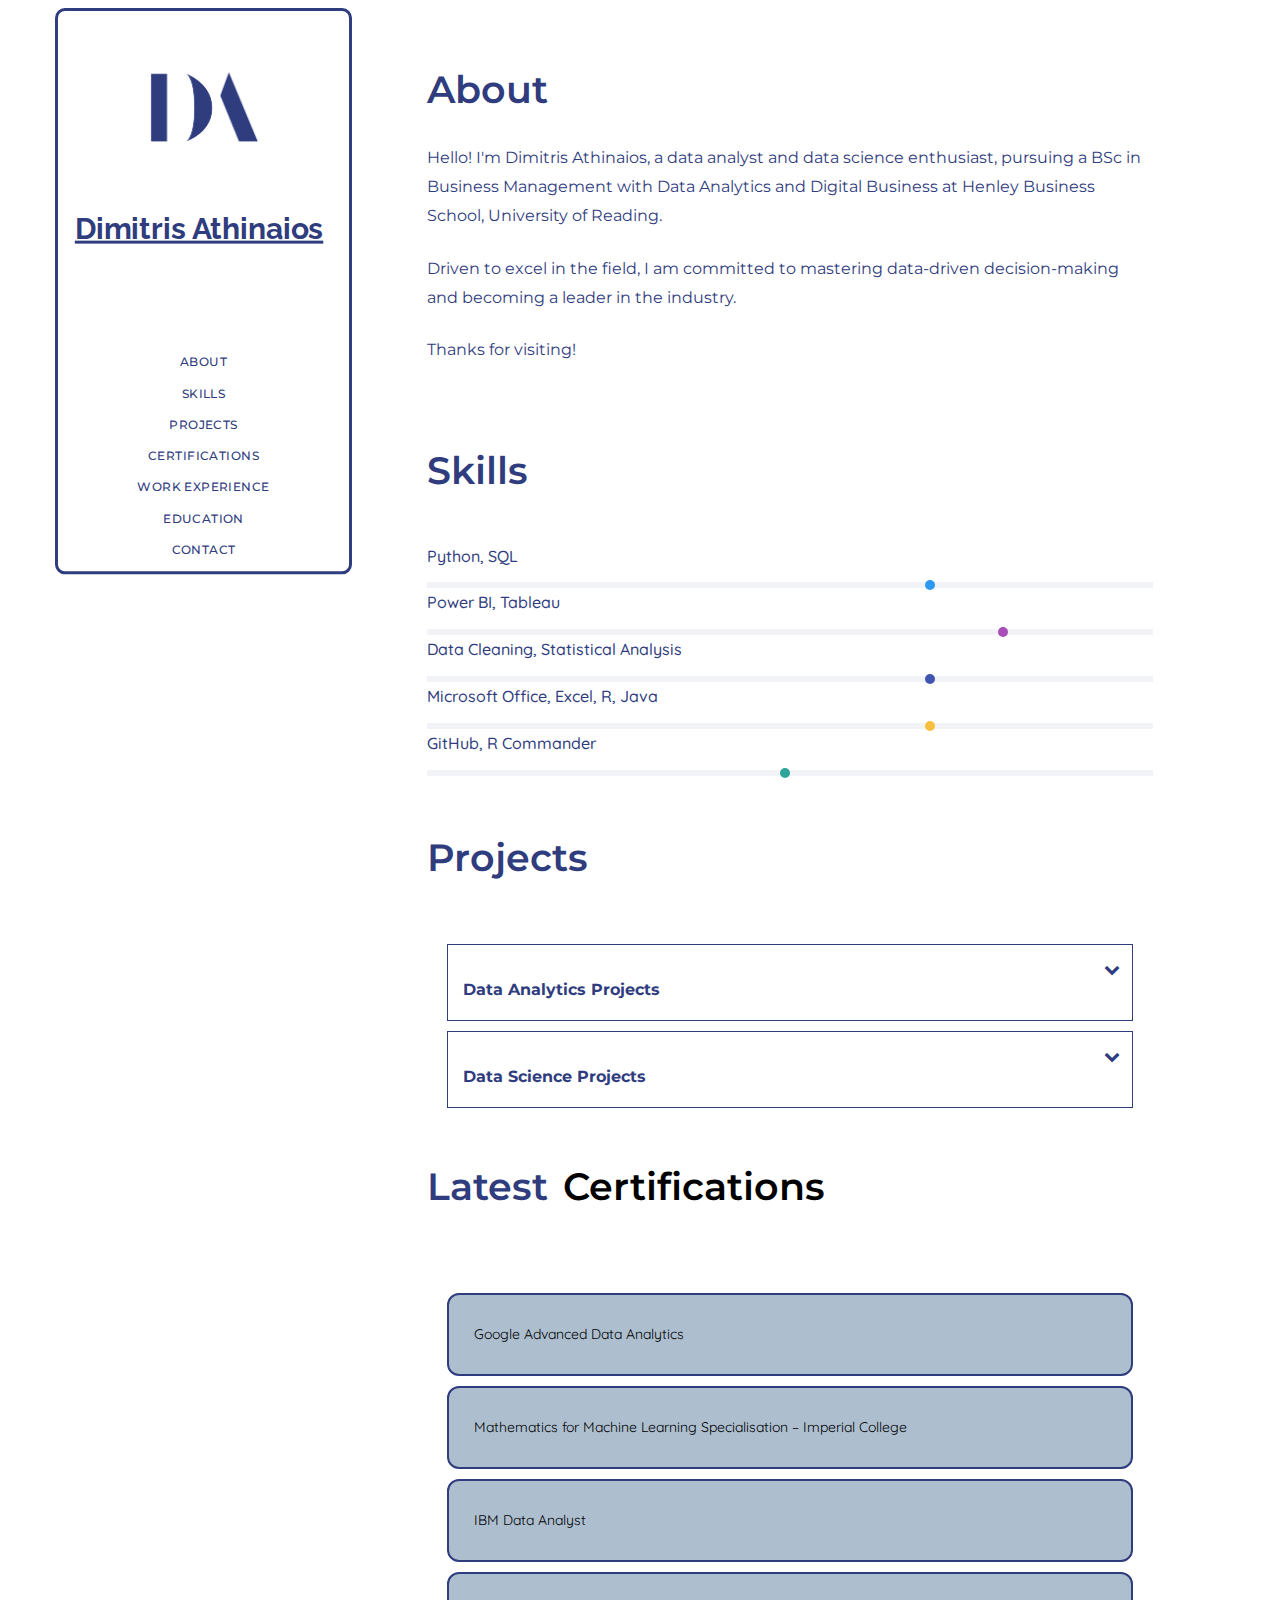
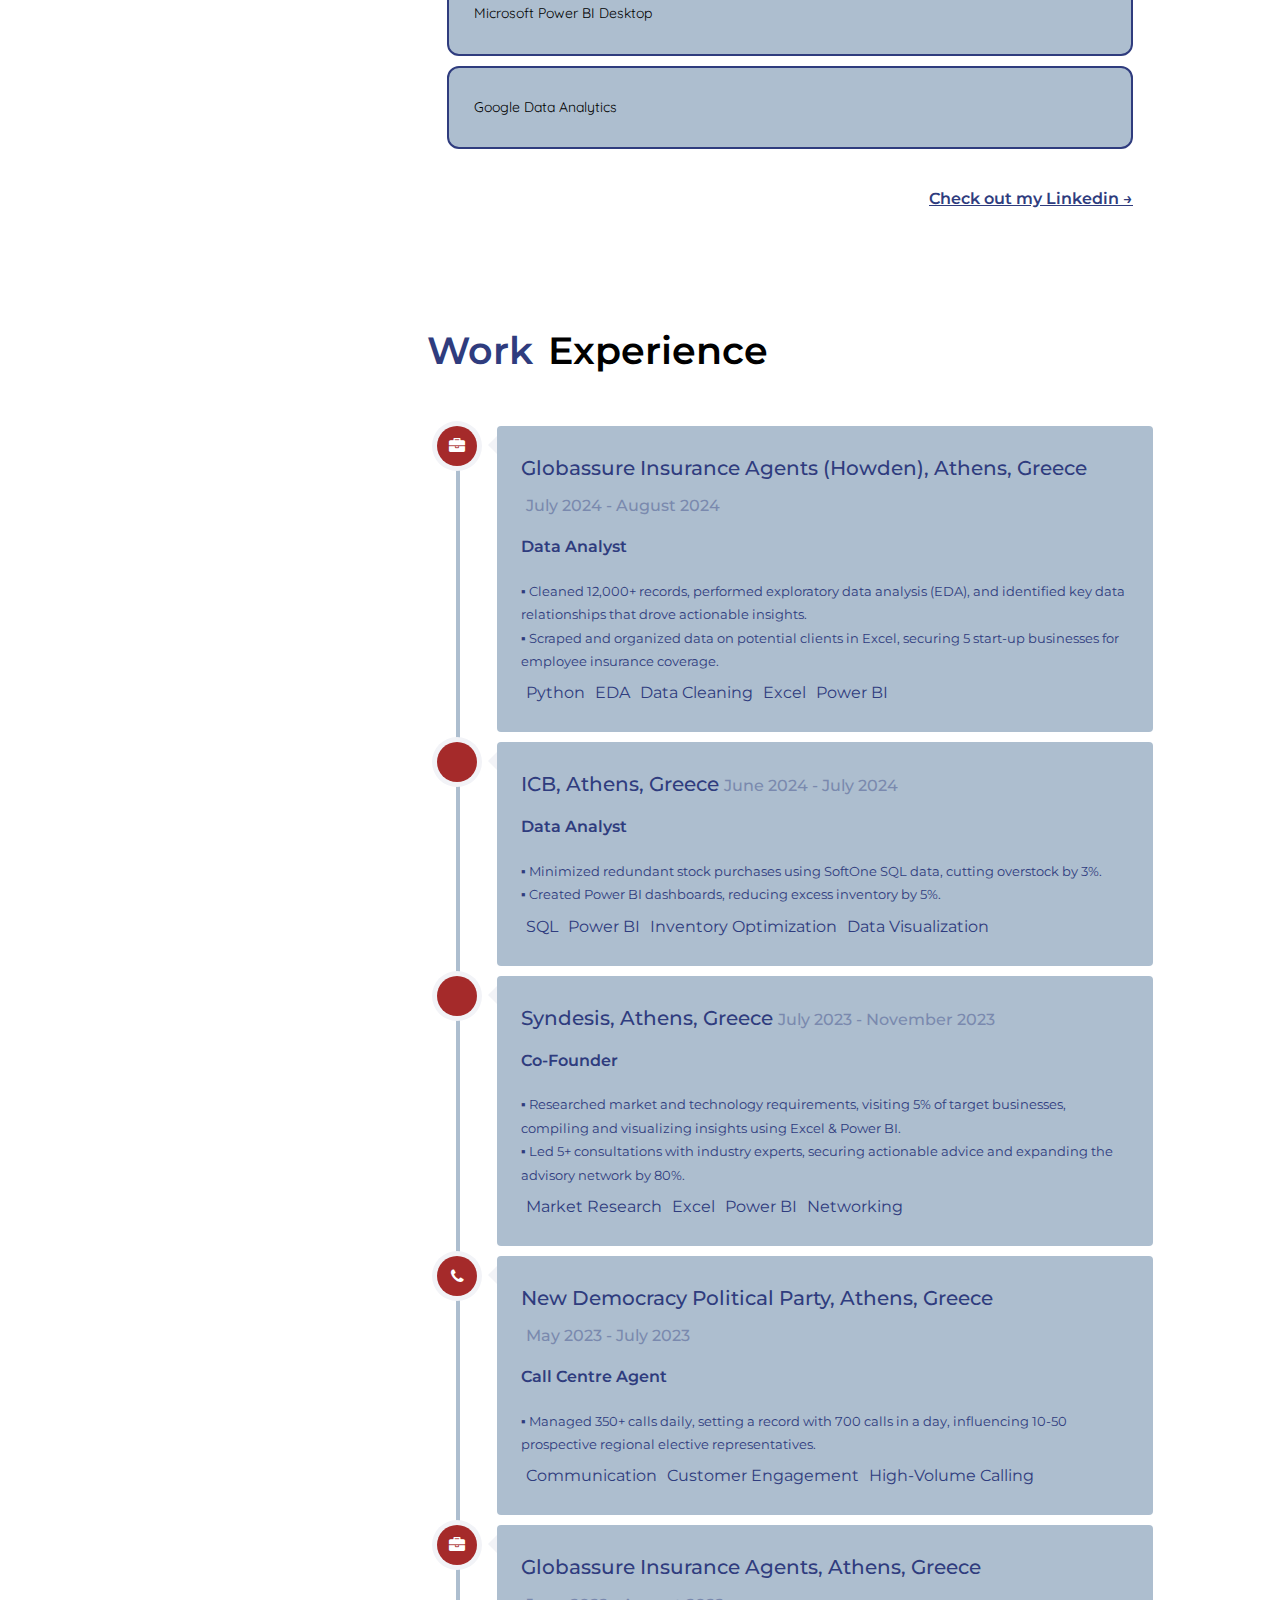
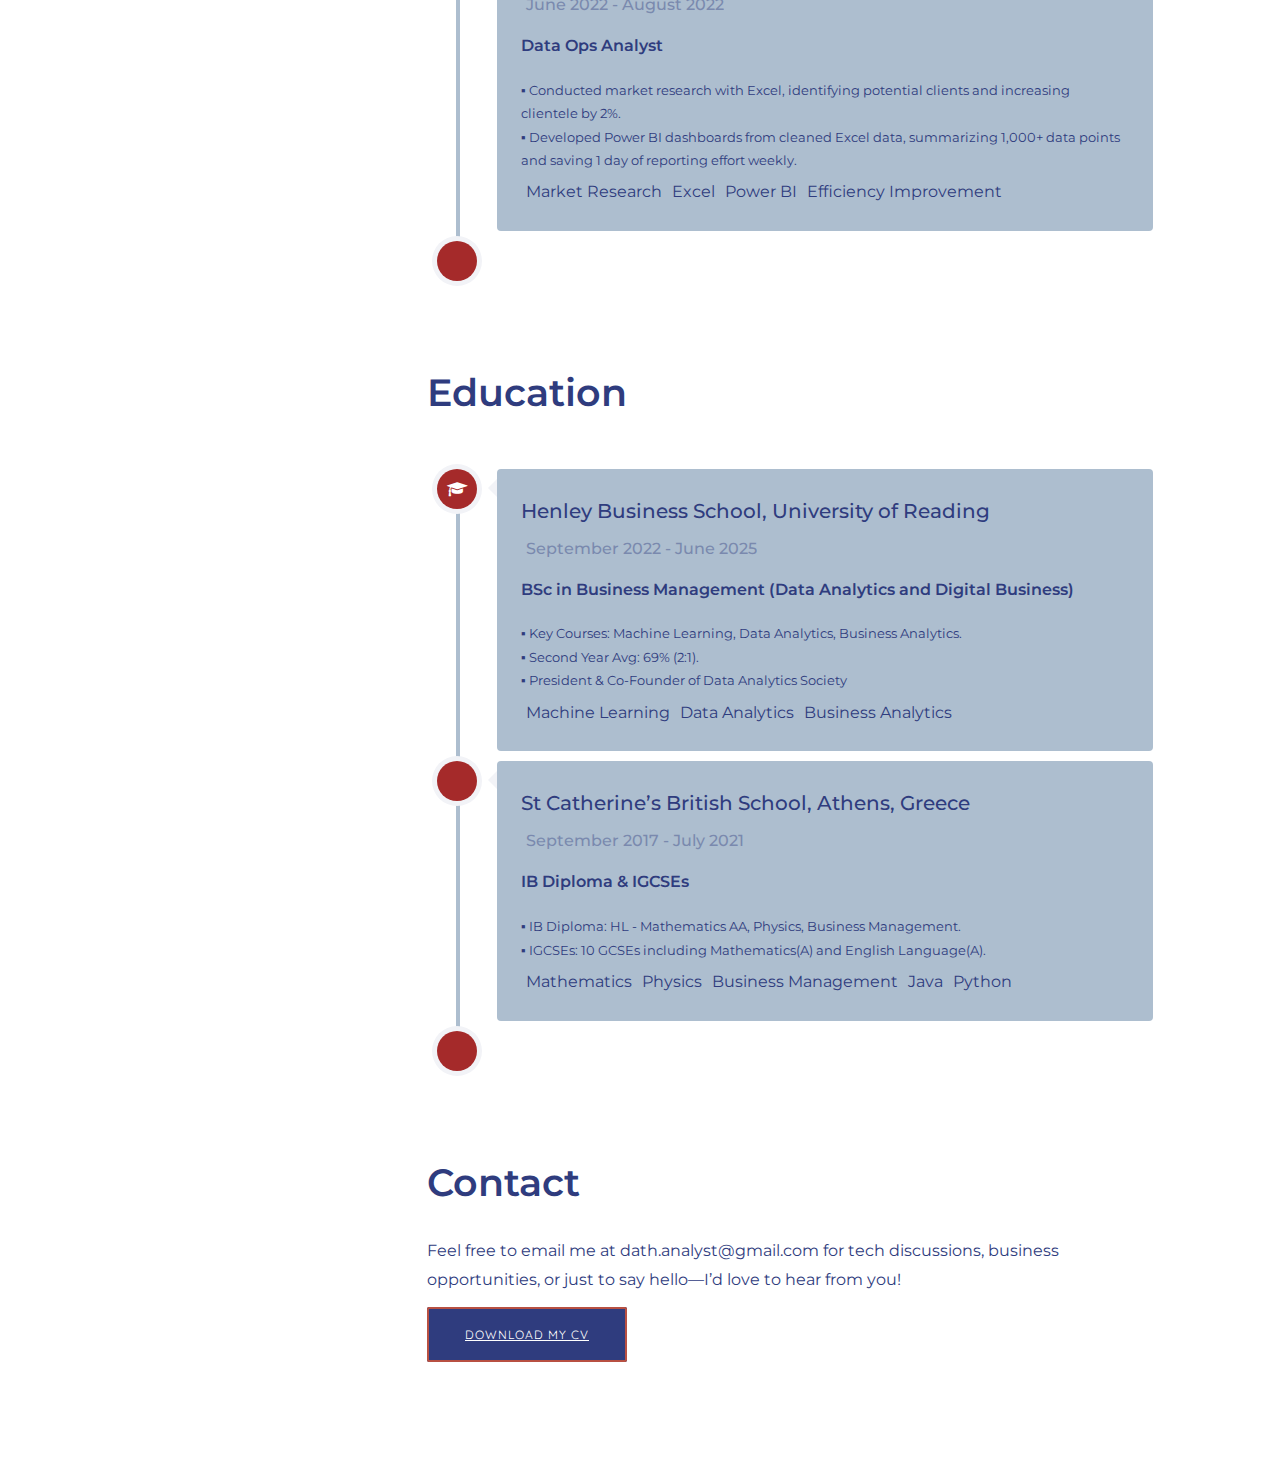
==== commit 6daf506a: "Update index.html" ====
--- a/index.html
+++ b/index.html
@@ -3,17 +3,13 @@
 <head>
    <!-- Adding Favicon and making it compatible with multiple devices -->
   <!-- Favicon for browsers -->
-   <link rel="icon" href="/favicon.ico" type="image/x-icon">
-    <!-- PNG Icons -->
-   <link rel="icon" type="image/png" sizes="16x16" href="/favicon-16x16.png">
-   <link rel="icon" type="image/png" sizes="32x32" href="/favicon-32x32.png">
-    <!-- Icons for Android devices -->
-   <link rel="icon" type="image/png" sizes="192x192" href="/android-chrome-192x192.png">
-   <link rel="icon" type="image/png" sizes="512x512" href="/android-chrome-512x512.png">
-    <!-- Apple Touch Icon -->
-   <link rel="apple-touch-icon" href="/apple-touch-icon.png">
-    <!-- Web App Manifest -->
-   <link rel="manifest" href="/site.webmanifest">
+<!-- Add these in the <head> section of your HTML -->
+   <!-- Add these in the <head> section -->
+   <link rel="icon" type="image/x-icon" href="./images/favicon.ico">
+   <link rel="icon" type="image/png" href="./images/favicon-16x16.png" sizes="16x16">
+   <link rel="icon" type="image/png" href="./images/favicon-32x32.png" sizes="32x32">
+   <link rel="apple-touch-icon" href="./images/apple-touch-icon.png">
+   
    <meta charset="utf-8">
    <meta http-equiv="X-UA-Compatible" content="IE=edge">
    <title>Dimitris Athinaios Portfolio</title>
@@ -186,6 +182,11 @@
                      </div>
                      <p>Feel free to email me at dath.analyst@gmail.com for tech discussions, business opportunities, or just to say hello—I’d love to hear from you!
                      </p>
+                     <div class="download-cv">
+                        <a href="./cv/Dimitris-CV.pdf" class="btn btn-primary btn-lg" download>
+                           Download My CV
+                        </a>
+                     </div>
                   </div>
                </div>
             </section>
--- a/css/style.css
+++ b/css/style.css
@@ -51,7 +51,6 @@
 }
 .colorlib-narrow-content {
   padding: 0 4.5em; /* More padding for larger screens */
-  margin-bottom: 50px; /* Adds 30px of space below the Projects section */
 
 }
 /* Large Screen Styles (Desktops larger than 1400px) */
@@ -734,7 +733,6 @@
 
 .colorlib-narrow-content {
 	padding: 0 4.5em;
-	margin-bottom: 50px; /* Adds 50px of space below the Projects section */
 
 }
 @media screen and (max-width: 878px) {
@@ -2240,6 +2238,8 @@
 	-webkit-border-radius: 4px;
 	-moz-border-radius: 4px;
 	border-radius: 4px;
+	margin-bottom: 45px; /* Add spacing between accordion headers */
+
 }
 
 .accordion .link {
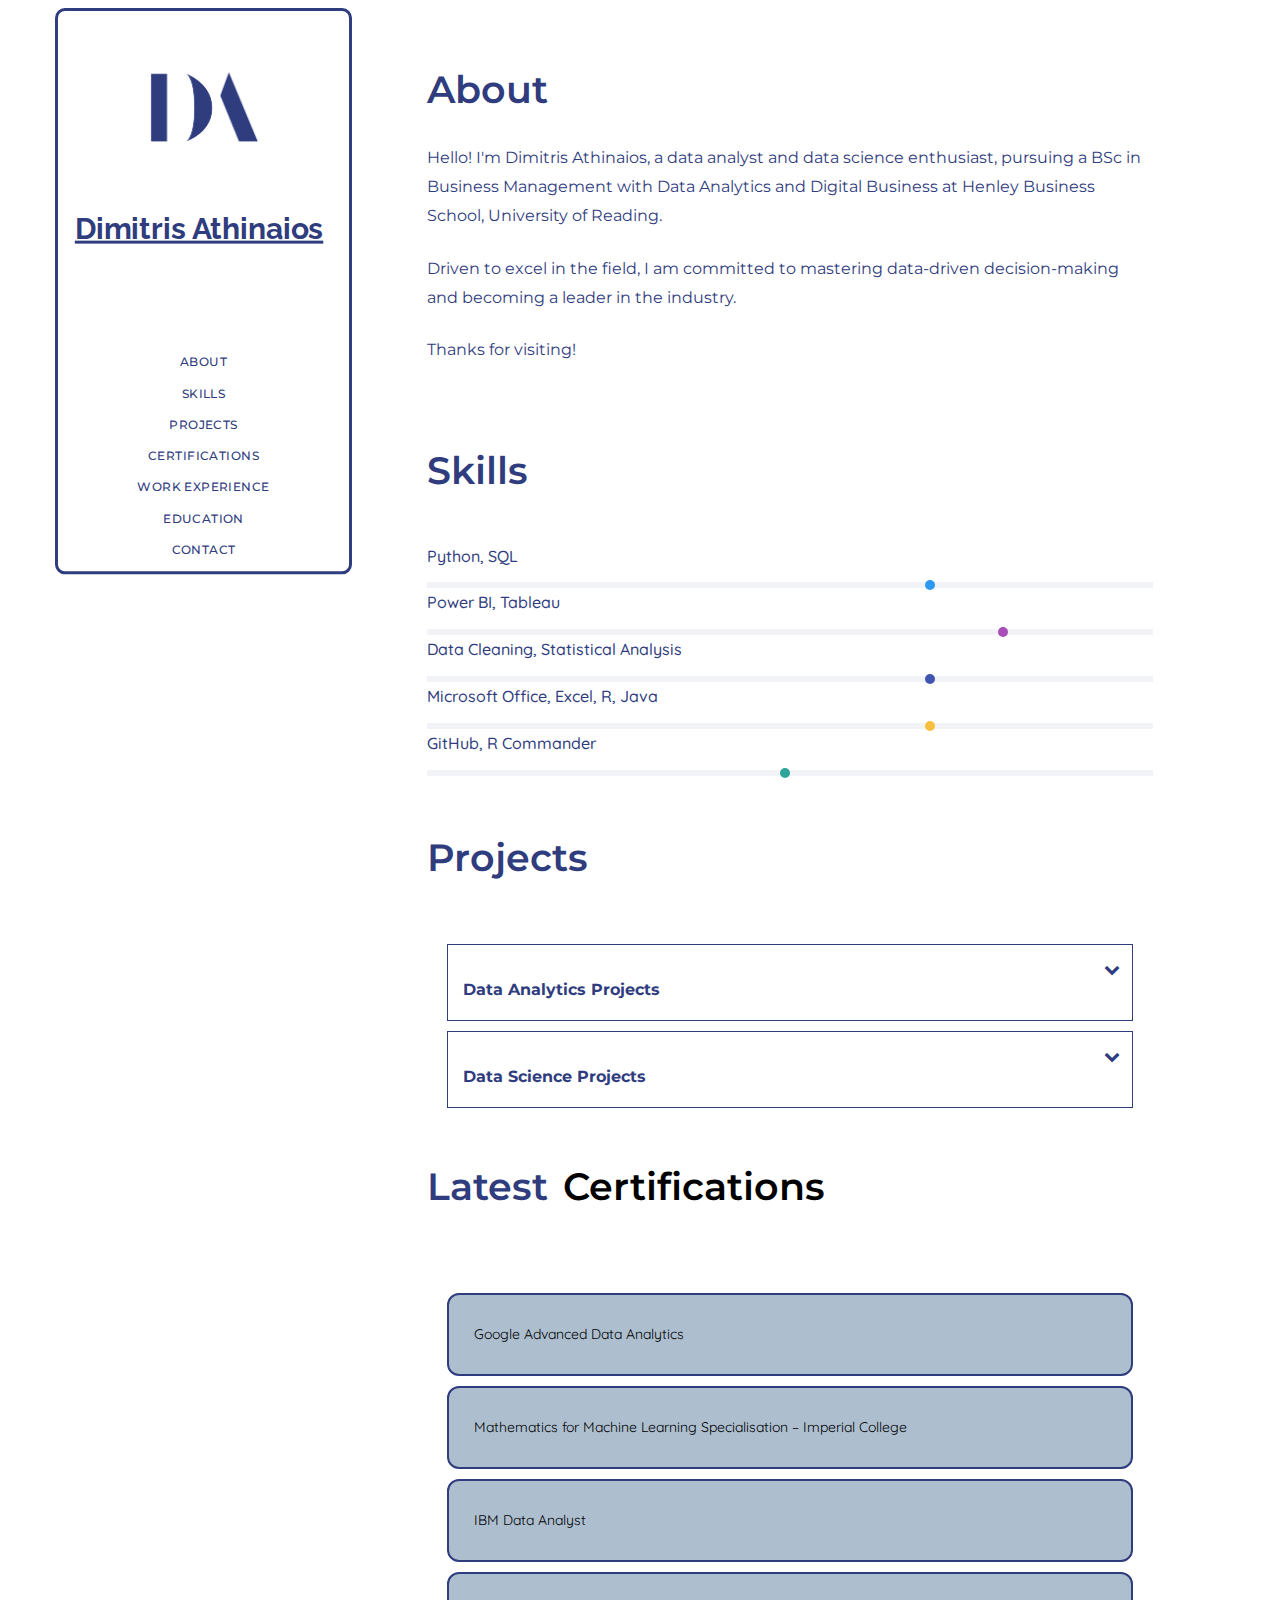
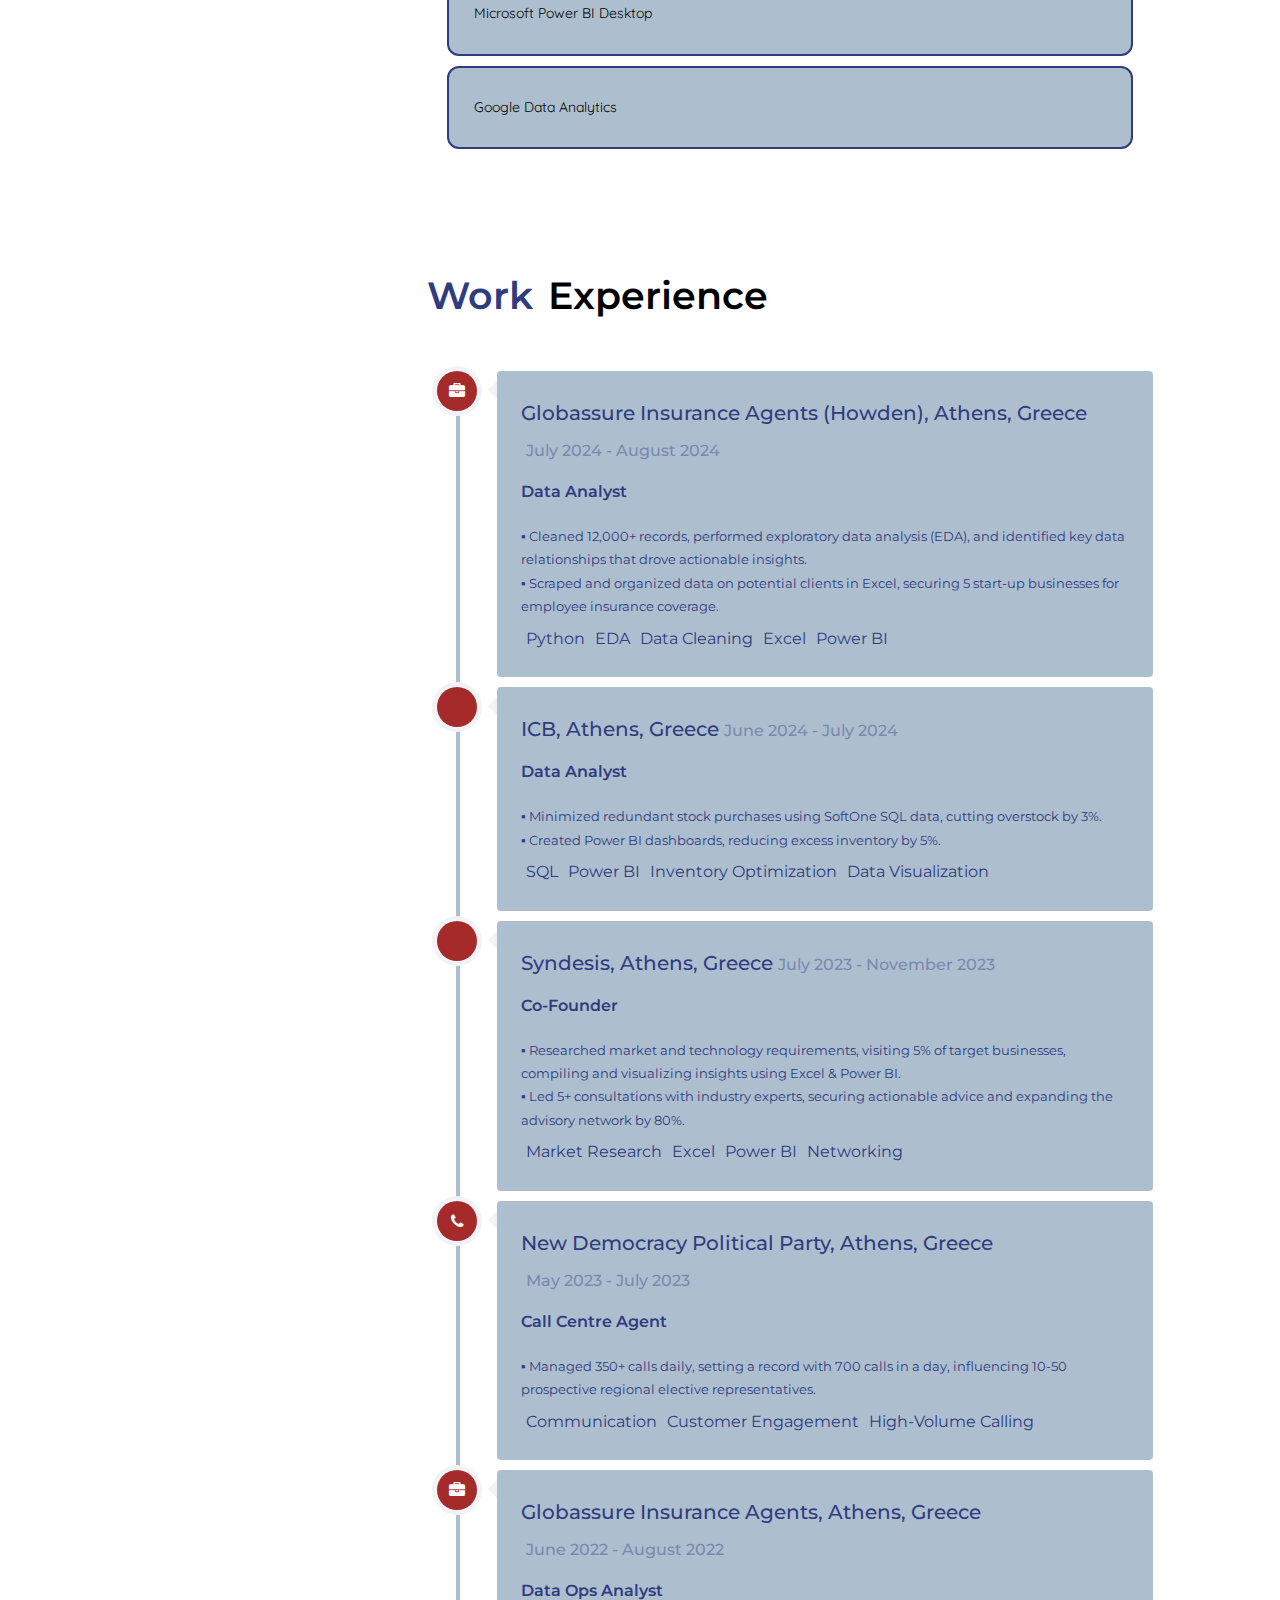
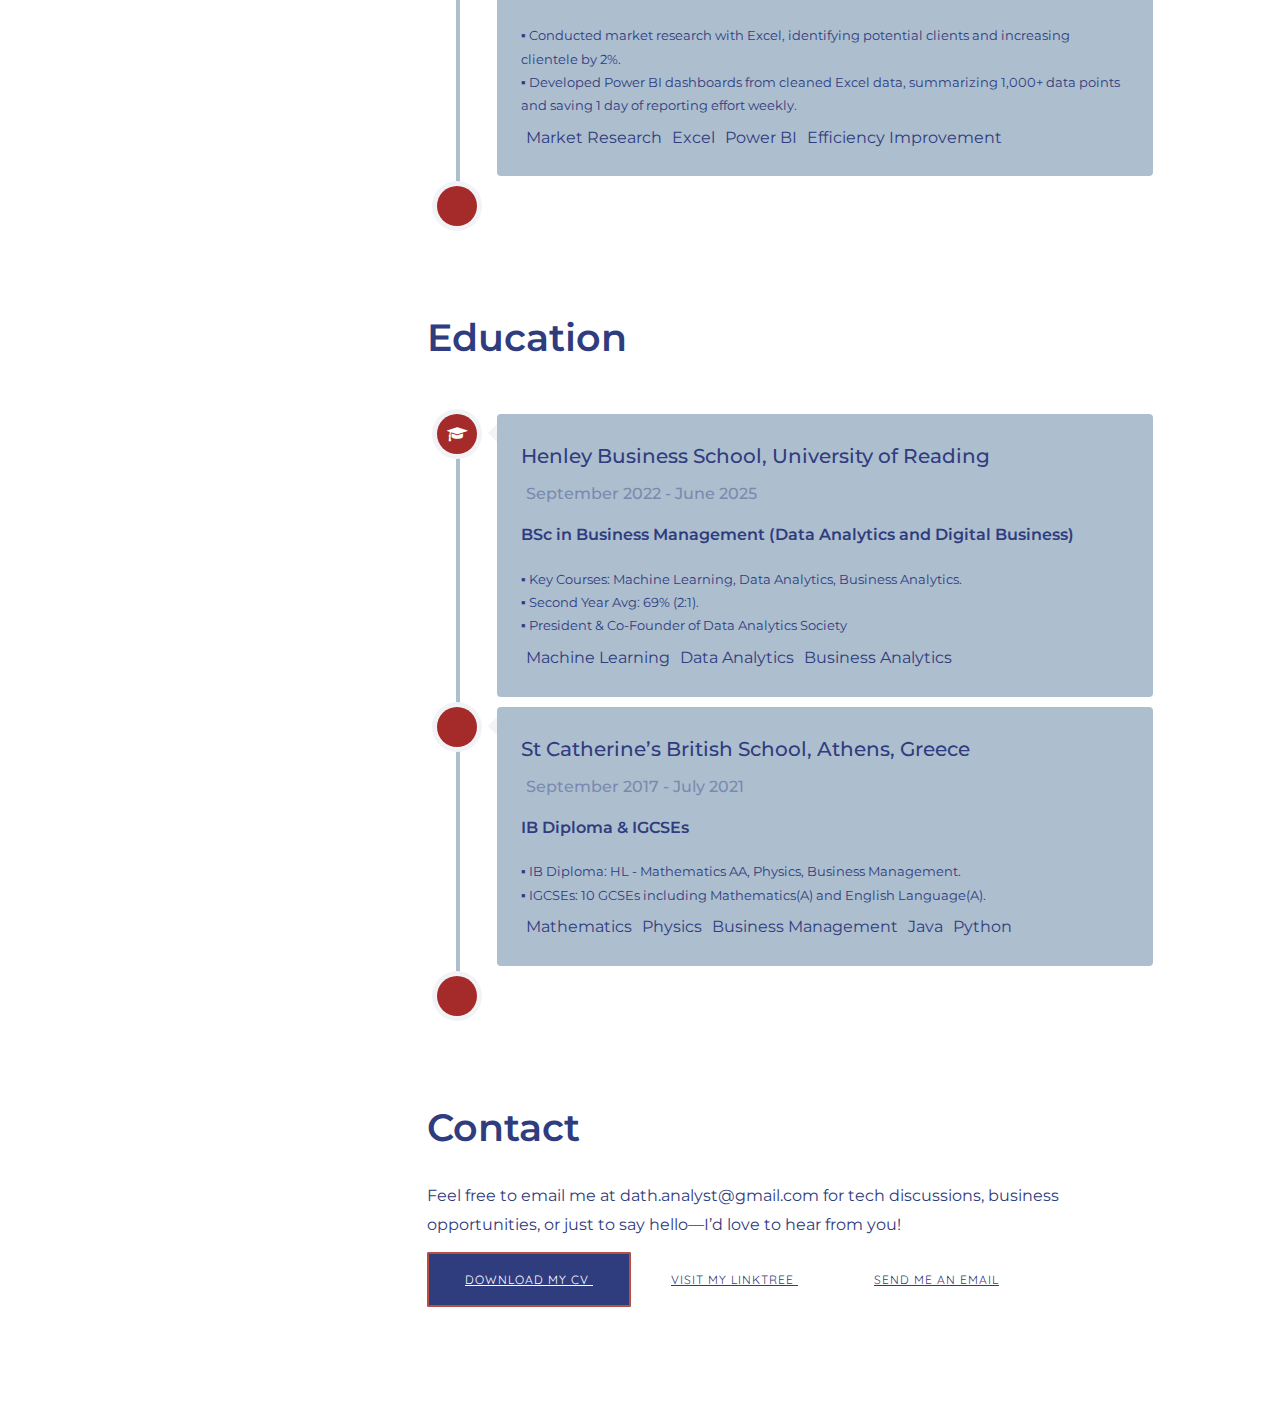
==== commit 9ea637c8: "Update index.html" ====
--- a/index.html
+++ b/index.html
@@ -135,11 +135,6 @@
                      <li class="open">
                         <ul id="certifications" class="submenu" style="display: block; color:black"></ul>
                      </li>
-                     <li>
-                        <a class="readmore" href="https://www.linkedin.com/in/dimitriosath/" target="_blank">
-                           <p>Check out my Linkedin &RightArrow;</p>
-                        </a>
-                     </li>
                   </ul>
                </div>
             </section>
@@ -182,9 +177,15 @@
                      </div>
                      <p>Feel free to email me at dath.analyst@gmail.com for tech discussions, business opportunities, or just to say hello—I’d love to hear from you!
                      </p>
-                     <div class="download-cv">
+                     <div class="contact-buttons">
                         <a href="./cv/Dimitris-CV.pdf" class="btn btn-primary btn-lg" download>
                            Download My CV
+                        </a>
+                        <a href="https://linktr.ee/dimitrisathinaios" class="btn btn-secondary btn-lg" target="_blank">
+                           Visit My Linktree
+                        </a>
+                        <a href="mailto:dath.analyst@gmail.com" class="btn btn-email btn-lg">
+                           Send Me an Email
                         </a>
                      </div>
                   </div>
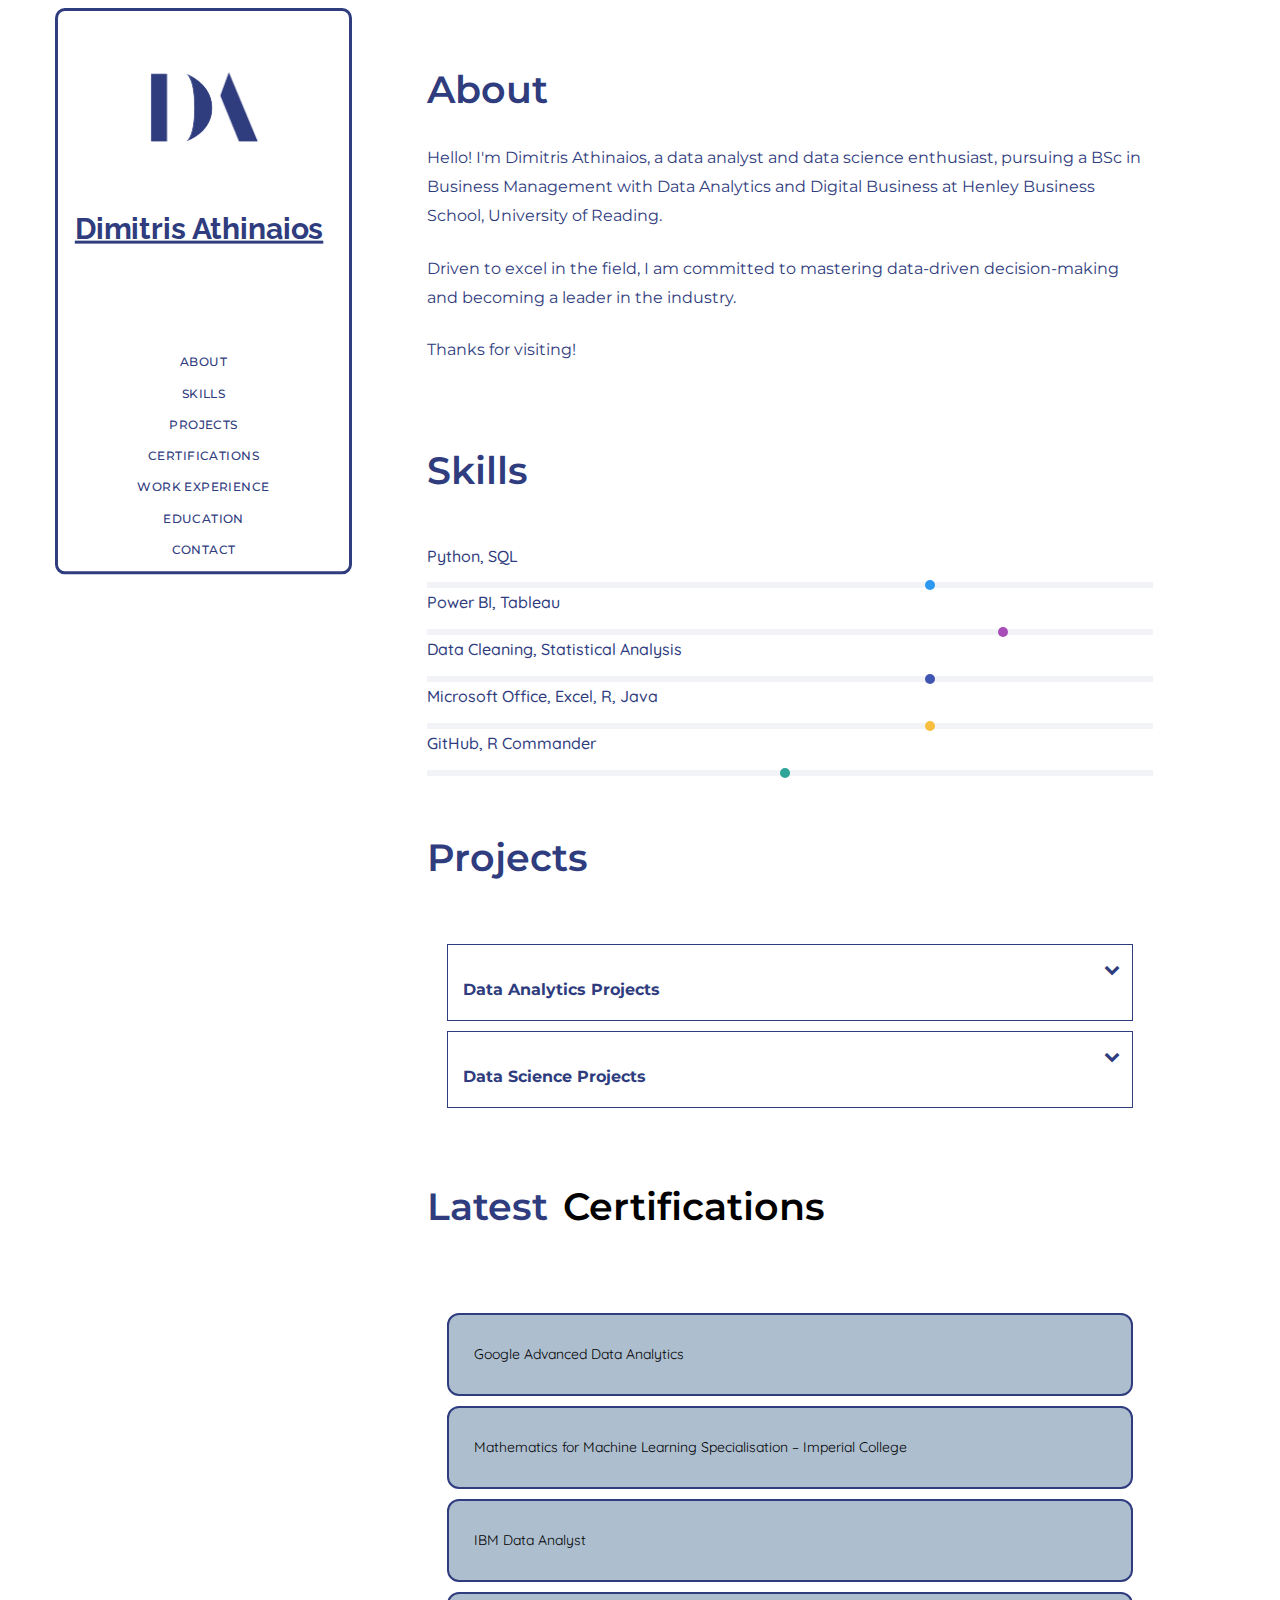
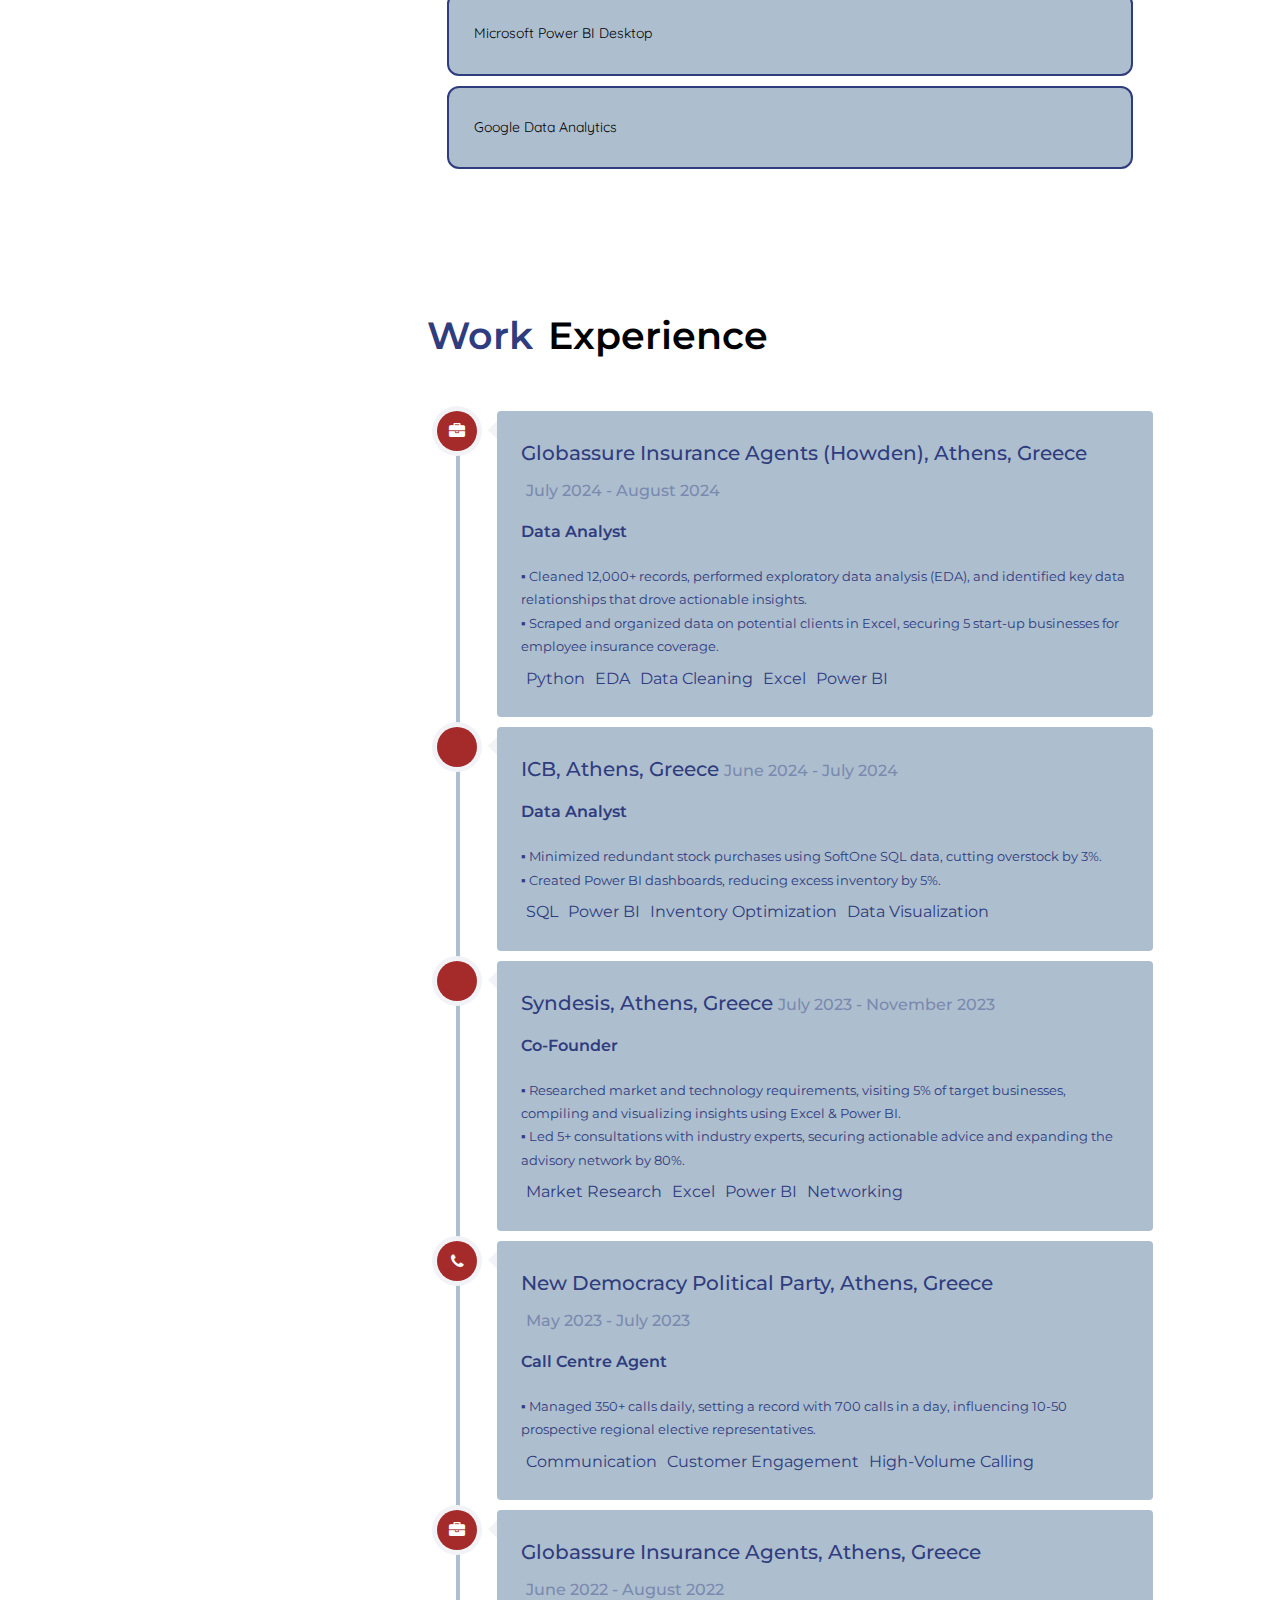
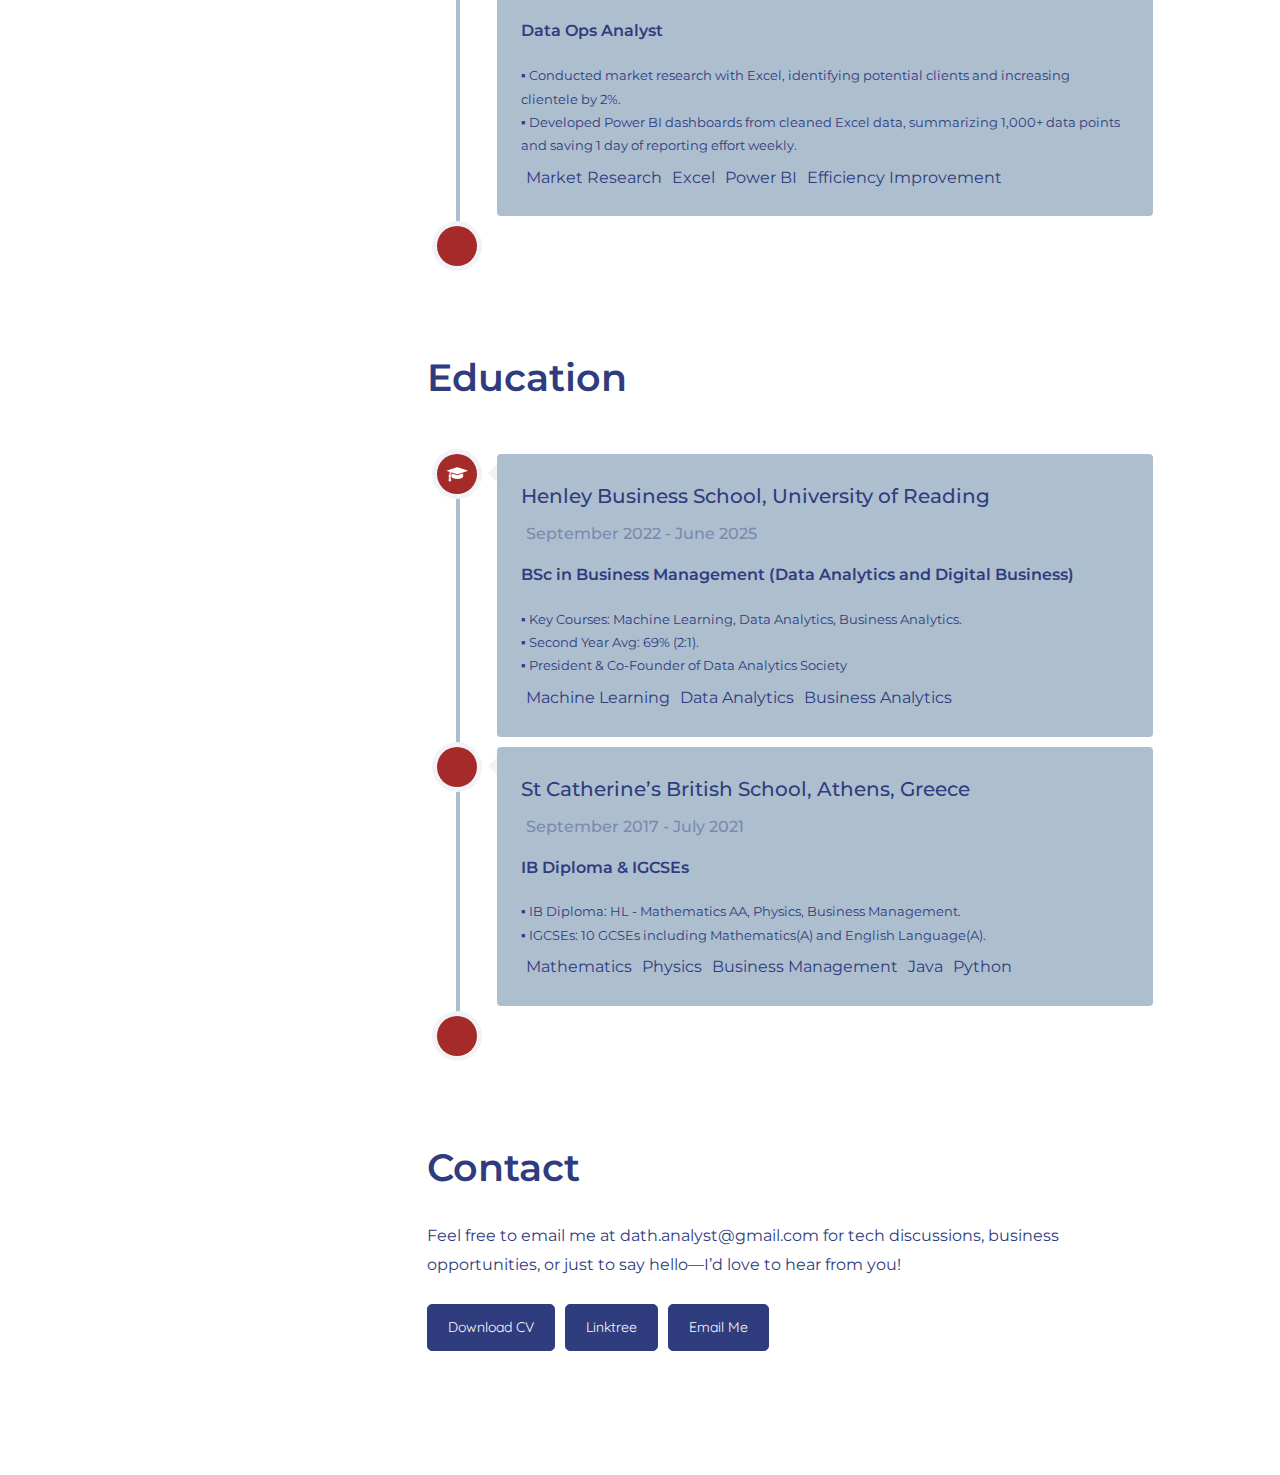
==== commit 66c8e642: "Update index.html" ====
--- a/index.html
+++ b/index.html
@@ -177,16 +177,10 @@
                      </div>
                      <p>Feel free to email me at dath.analyst@gmail.com for tech discussions, business opportunities, or just to say hello—I’d love to hear from you!
                      </p>
-                     <div class="contact-buttons">
-                        <a href="./cv/Dimitris-CV.pdf" class="btn btn-primary btn-lg" download>
-                           Download My CV
-                        </a>
-                        <a href="https://linktr.ee/dimitrisathinaios" class="btn btn-secondary btn-lg" target="_blank">
-                           Visit My Linktree
-                        </a>
-                        <a href="mailto:dath.analyst@gmail.com" class="btn btn-email btn-lg">
-                           Send Me an Email
-                        </a>
+                     <div style="display: flex; gap: 10px; margin-top: 20px;">
+                        <a href="./images/DimitrisAthinaiosCV.pdf" class="btn-custom" target="_blank">Download CV</a>
+                        <a href="https://linktr.ee/dimitriosath" class="btn-custom" target="_blank">Linktree</a>
+                        <a href="mailto:dath.analyst@gmail.com" class="btn-custom">Email Me</a>
                      </div>
                   </div>
                </div>
--- a/css/style.css
+++ b/css/style.css
@@ -26,6 +26,26 @@
   color: #ffffff; /* White Text */
 }
 
+.btn-custom {
+   text-decoration: none;
+   padding: 10px 20px; /* Adjust padding for smaller size */
+   font-size: 14px; /* Smaller font size */
+   border-radius: 5px;
+   background-color: #2F3C7E; /* Match your blue color scheme */
+   color: #FFFFFF; /* White text for contrast */
+   border: 1px solid #2F3C7E;
+   transition: all 0.3s ease;
+   display: inline-block;
+   text-align: center;
+}
+
+.btn-custom:hover {
+   background-color: #ADBECF; /* Lighter blue on hover */
+   color: #2F3C7E; /* Darker text on hover */
+}
+
+
+	
 #darkModeToggle {
   padding: 10px 15px;
   font-size: 16px;
@@ -2238,7 +2258,7 @@
 	-webkit-border-radius: 4px;
 	-moz-border-radius: 4px;
 	border-radius: 4px;
-	margin-bottom: 45px; /* Add spacing between accordion headers */
+	margin-bottom: 65px; /* Add spacing between accordion headers */
 
 }
 
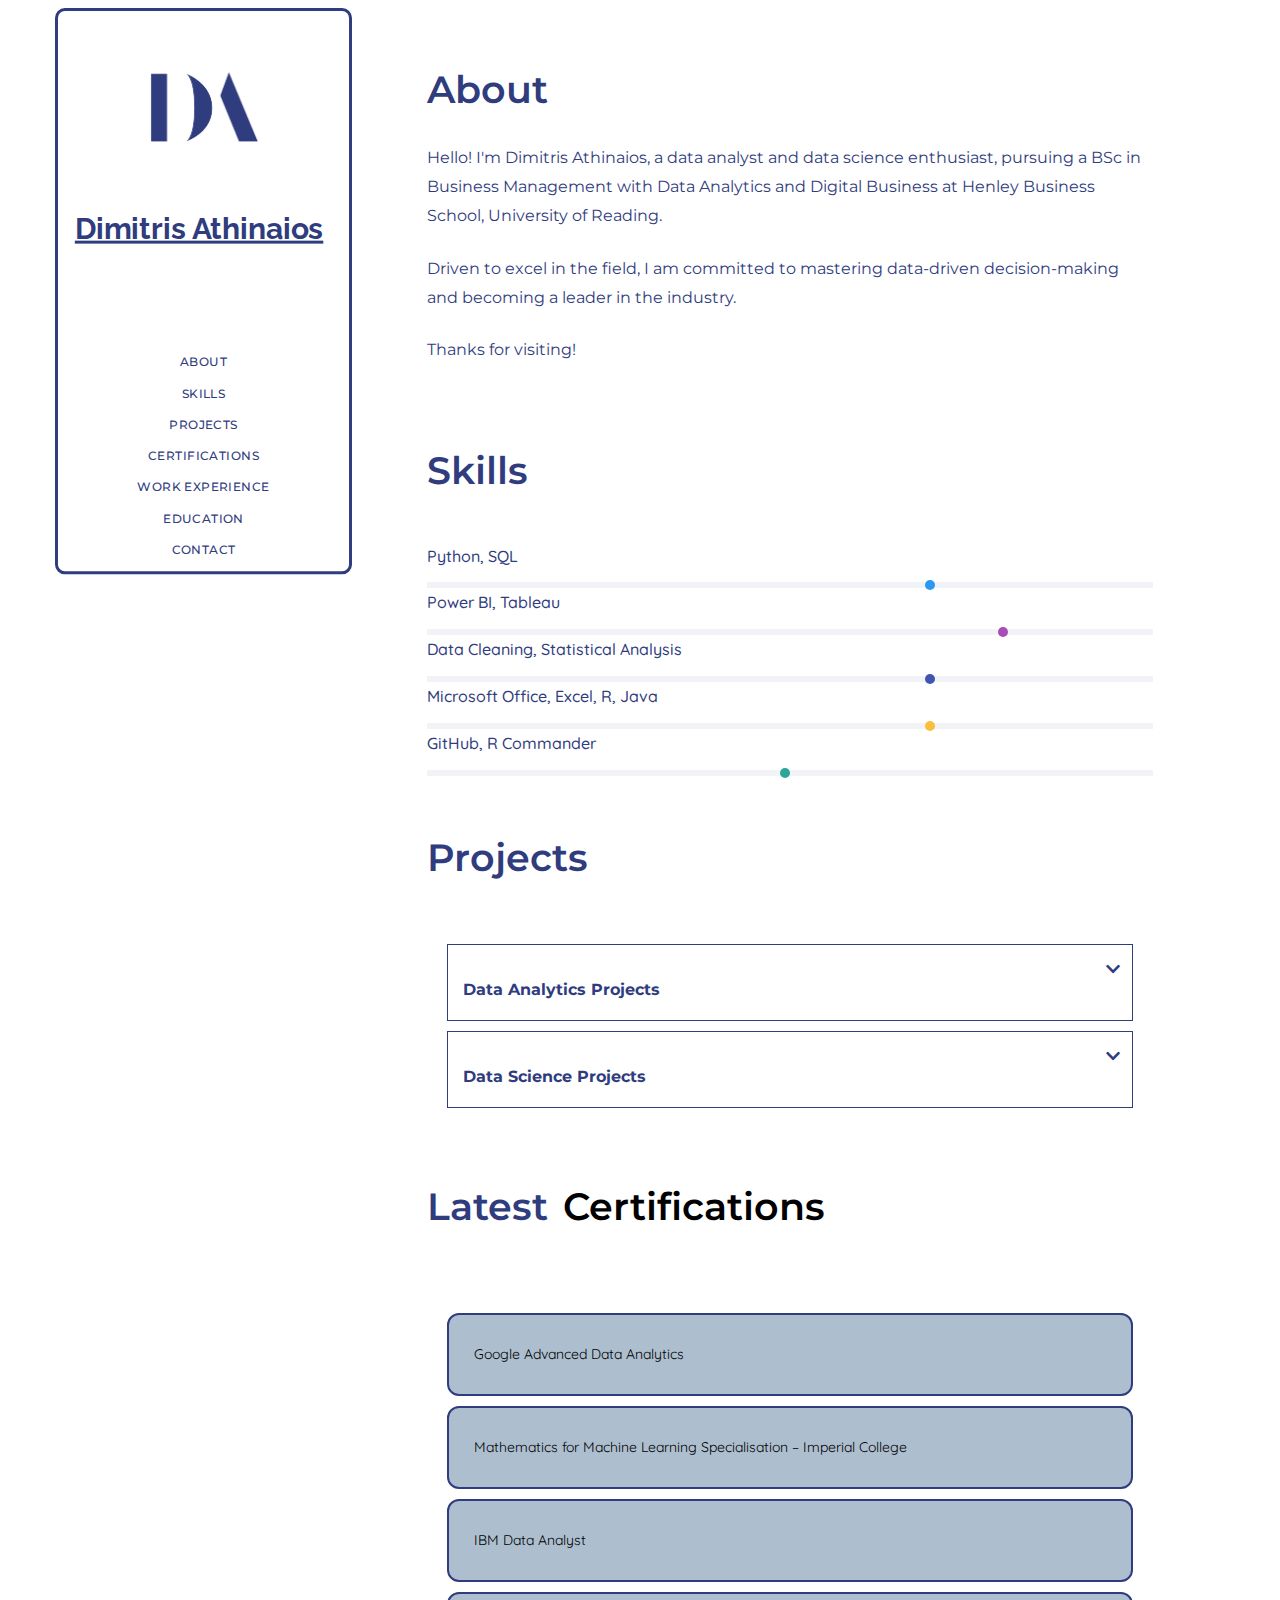
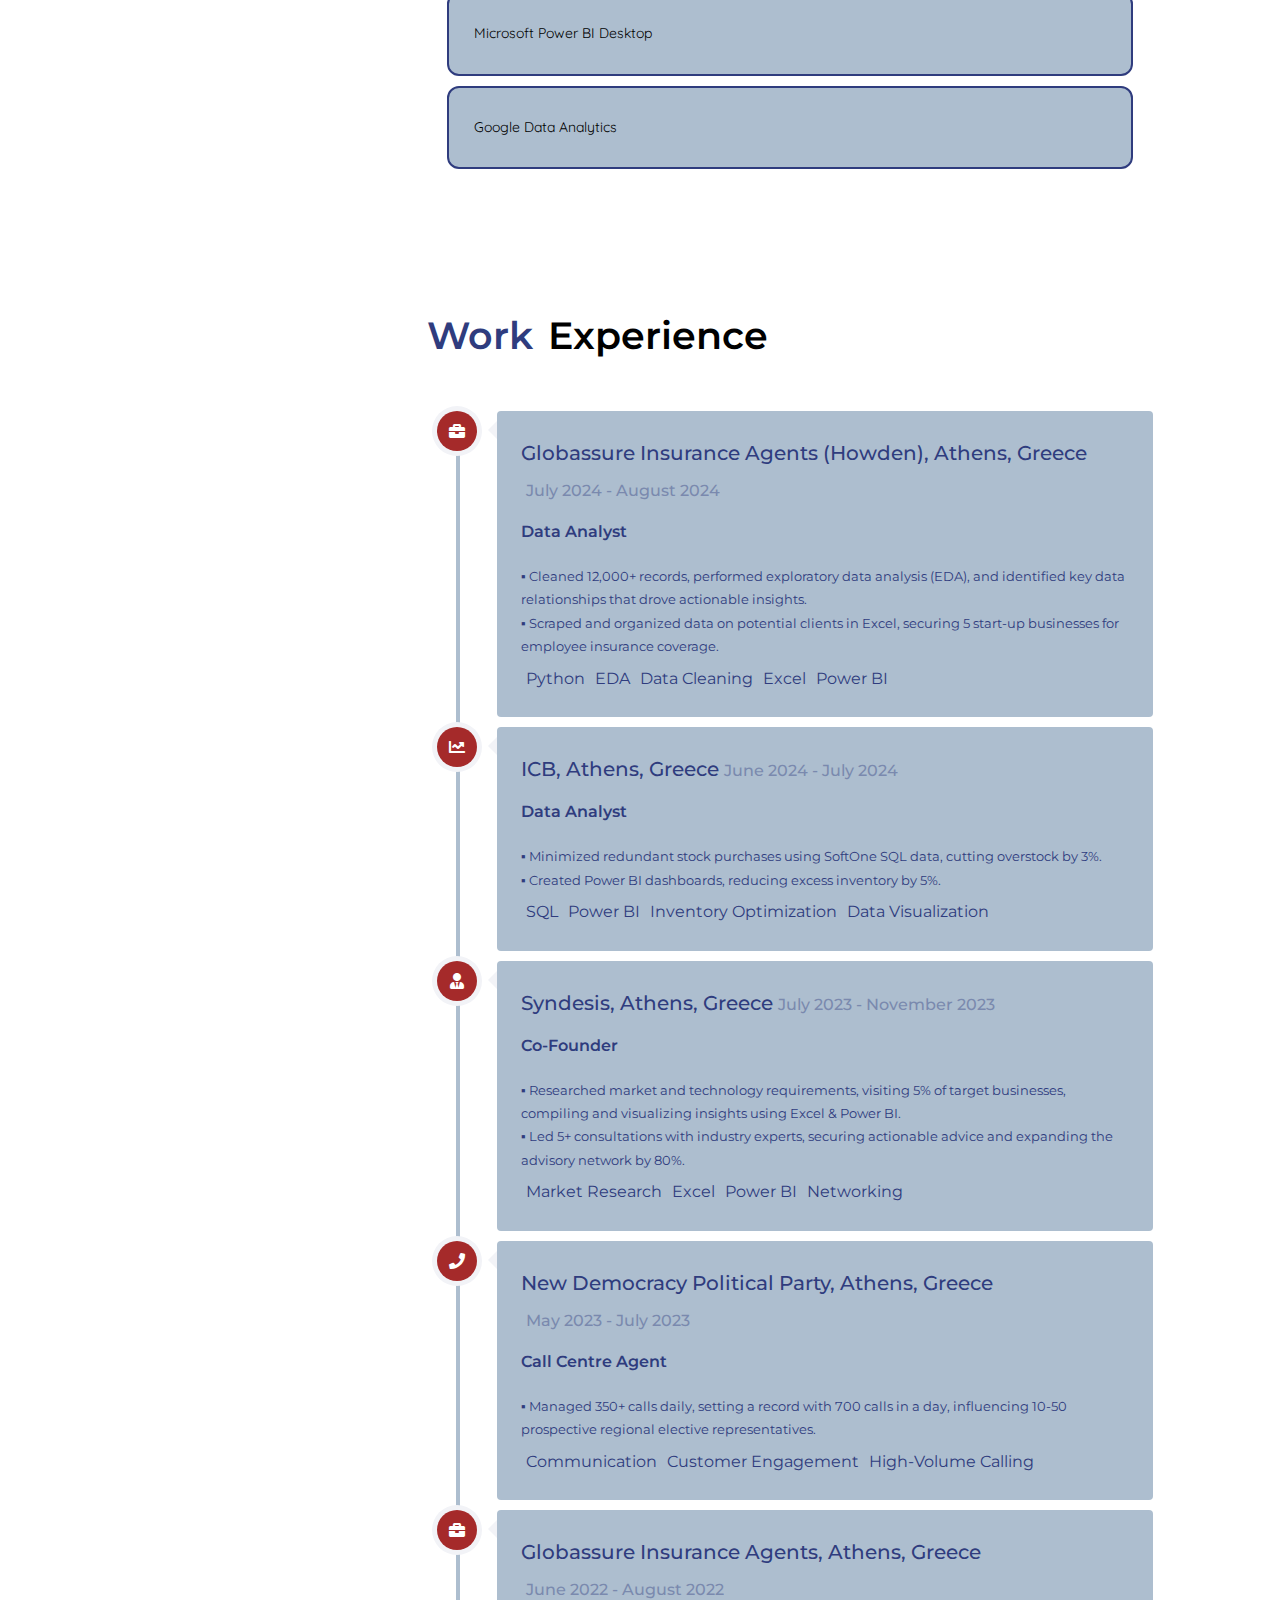
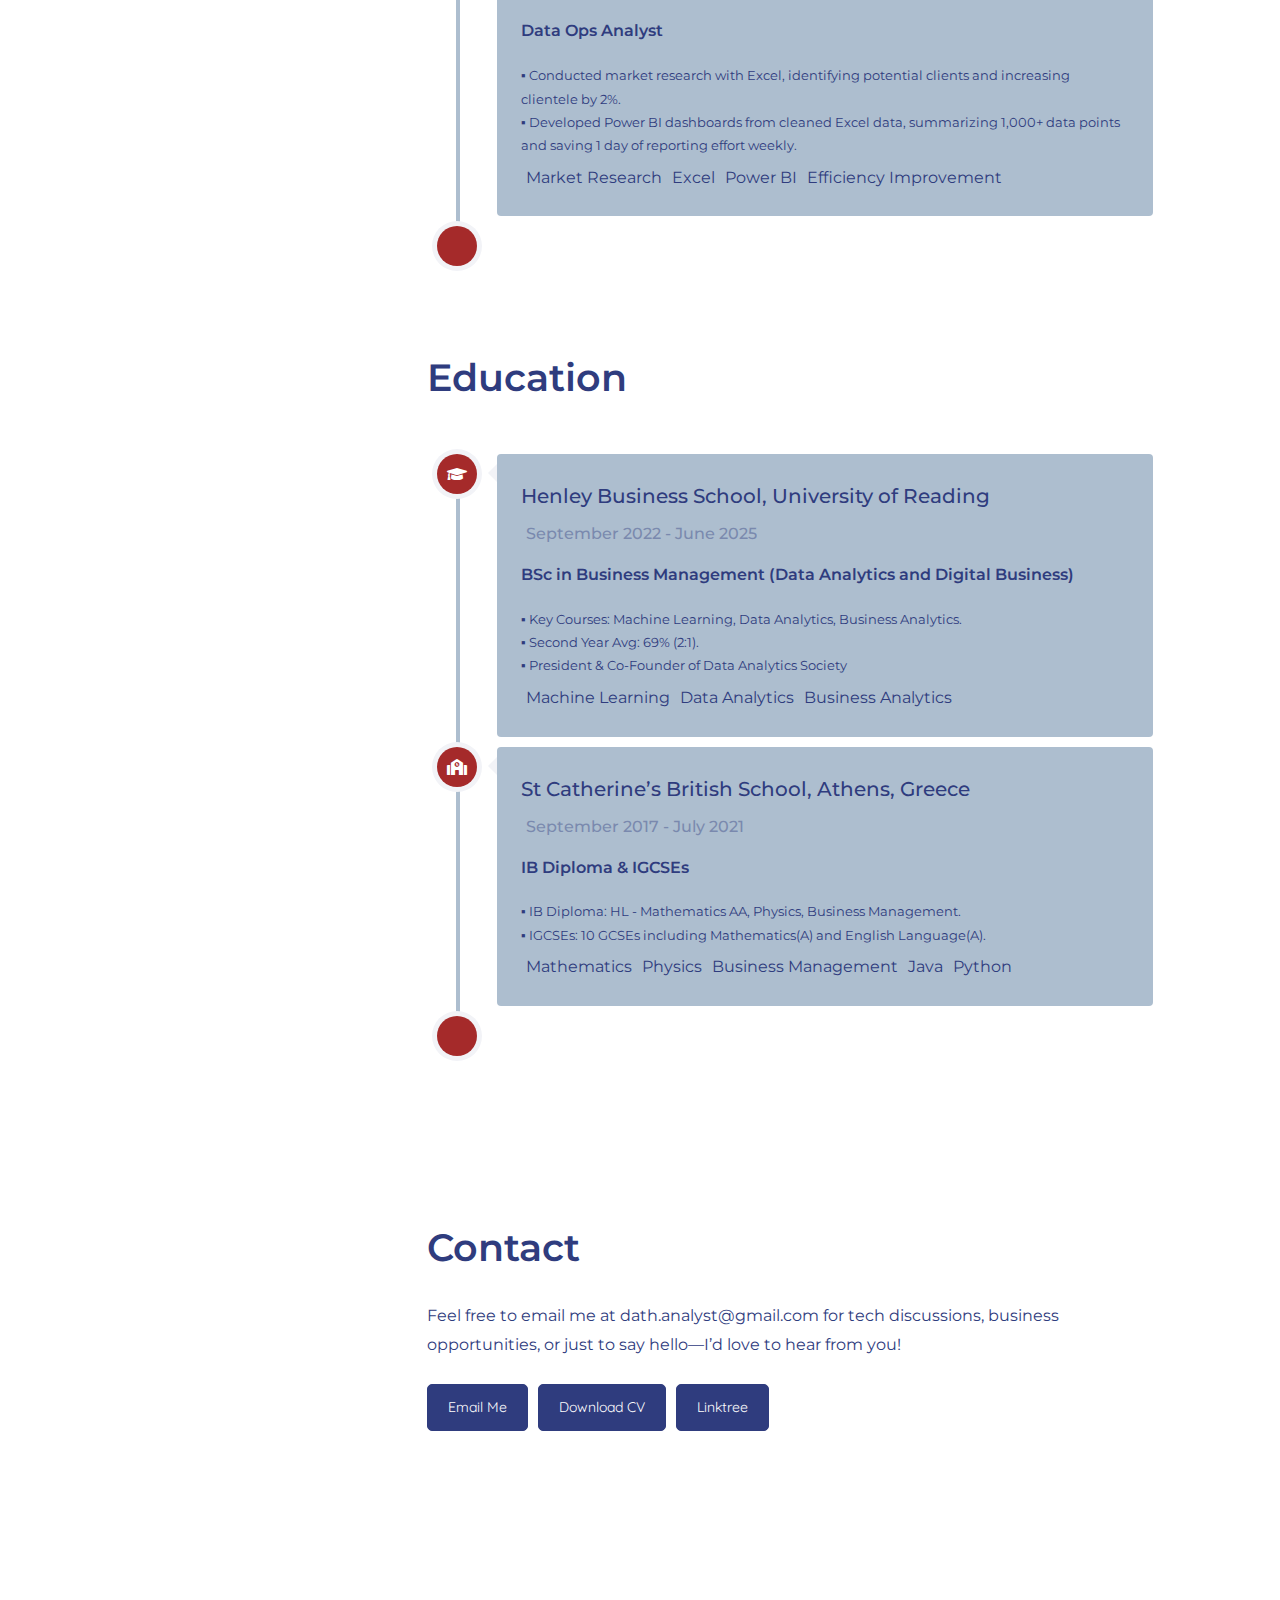
==== commit 9334cdc1: "Update index.html" ====
--- a/index.html
+++ b/index.html
@@ -20,6 +20,8 @@
    <meta name="author" content="Dimitris Athinaios" />
    <link rel="stylesheet" href="https://cdnjs.cloudflare.com/ajax/libs/font-awesome/4.7.0/css/font-awesome.min.css">
    <link rel="icon" type="image/png" href="/images/Logo.png">
+   <!-- Font Awesome -->
+   <link rel="stylesheet" href="https://cdnjs.cloudflare.com/ajax/libs/font-awesome/5.15.4/css/all.min.css">
    <link href="https://fonts.googleapis.com/css?family=Quicksand:300,400,500,700" rel="stylesheet">
    <link href="https://fonts.googleapis.com/css?family=Playfair+Display:400,400i,700" rel="stylesheet">
    <link href="https://fonts.googleapis.com/css?family=Montserrat|Open+Sans|Raleway&display=swap" rel="stylesheet">
@@ -178,9 +180,9 @@
                      <p>Feel free to email me at dath.analyst@gmail.com for tech discussions, business opportunities, or just to say hello—I’d love to hear from you!
                      </p>
                      <div style="display: flex; gap: 10px; margin-top: 20px;">
-                        <a href="./images/DimitrisAthinaiosCV.pdf" class="btn-custom" target="_blank">Download CV</a>
-                        <a href="https://linktr.ee/dimitriosath" class="btn-custom" target="_blank">Linktree</a>
                         <a href="mailto:dath.analyst@gmail.com" class="btn-custom">Email Me</a>
+                        <a href="./Dimitris-CV.pdf" class="btn-custom" target="_blank">Download CV</a>
+                        <a href="https://linktr.ee/dimitrisathinaios" class="btn-custom" target="_blank">Linktree</a>
                      </div>
                   </div>
                </div>
--- a/css/style.css
+++ b/css/style.css
@@ -479,8 +479,8 @@
 }
 #colorlib-aside #colorlib-main-menu ul li a:hover {
 	text-decoration: none;
-    	color: #ffffff; /* White text on hover */
-    	background-color: #2F3C7E; /* Blue background on hover */
+    	color: #2F3C7E; /* White text on hover */
+    	background-color: #ffffff; /* Blue background on hover */
 
 }
 #colorlib-aside #colorlib-main-menu ul li a:hover:after {
@@ -494,7 +494,7 @@
 #colorlib-aside #colorlib-main-menu ul li.active a {
 	font-size: 15px;
 	font-weight: 600;
-	color: #ADBECF; /* Light Blue for active menu items */
+	color: #FF5733; /* Red for active menu items */
 
 }
 #colorlib-aside #colorlib-main-menu ul li.active a:after {
@@ -777,8 +777,7 @@
 .colorlib-about,
 .colorlib-installation,
 .colorlib-services,
-.colorlib-footer,
-.colorlib-contact {
+.colorlib-footer{
 	padding-top: 3em;
 	padding-bottom: 0em;
 	clear: both;
@@ -799,8 +798,7 @@
 	.colorlib-work,
 	.colorlib-about,
 	.colorlib-installation,
-	.colorlib-services,
-	.colorlib-contact {
+	.colorlib-services{
 		padding-top: 2em;
 		padding-bottom: 0em;
 	}
@@ -814,6 +812,45 @@
 		flex-direction: column;
 	}
 }
+.colorlib-contact {
+    padding-top: 8em; /* Increased top padding for visibility */
+    padding-bottom: 8em; /* Increased bottom padding */
+    min-height: 600px; /* Ensures enough height to meet the scroll threshold */
+    clear: both;
+    width: 100%;
+    display: block;
+}
+
+/* Mobile-specific adjustments */
+@media screen and (max-width: 768px) {
+    .colorlib-contact {
+        padding-top: 6em; /* Slightly reduced padding for smaller screens */
+        padding-bottom: 6em; /* Maintain bottom padding for spacing */
+        min-height: 400px; /* Ensure visibility on smaller displays */
+    }
+}
+.colorlib-contact:target {
+    outline: none; /* Remove any default browser outline on focus */
+    animation: fadeIn 0.3s ease-in-out; /* Optional: Add a smooth animation when targeted */
+}
+@media screen and (max-width: 768px) {
+    #colorlib-aside #colorlib-main-menu ul li.active a {
+        font-size: 14px; /* Adjust font size for smaller screens */
+        padding: 6px 10px; /* Ensure clickable area is large enough */
+    }
+}
+
+
+@keyframes fadeIn {
+    from {
+        opacity: 0;
+    }
+    to {
+        opacity: 1;
+    }
+}
+
+
 
 #colorlib-footer2 {
     	background-color: #2F3C7E; /* Blue footer background */
@@ -1918,8 +1955,8 @@
 .btn-primary:hover,
 .btn-primary:focus,
 .btn-primary:active {
-	background: #3B4A99 !important/* Lighter blue on hover */ ;
-	border-color: #3B4A99 /* Lighter blue border on hover */ !important;
+	background: #ADBECF !important/* Lighter blue on hover */ ;
+	border-color: #2F3C7E /* Lighter blue border on hover */ !important;
 }
 .btn-primary.btn-outline {
 	background: transparent;
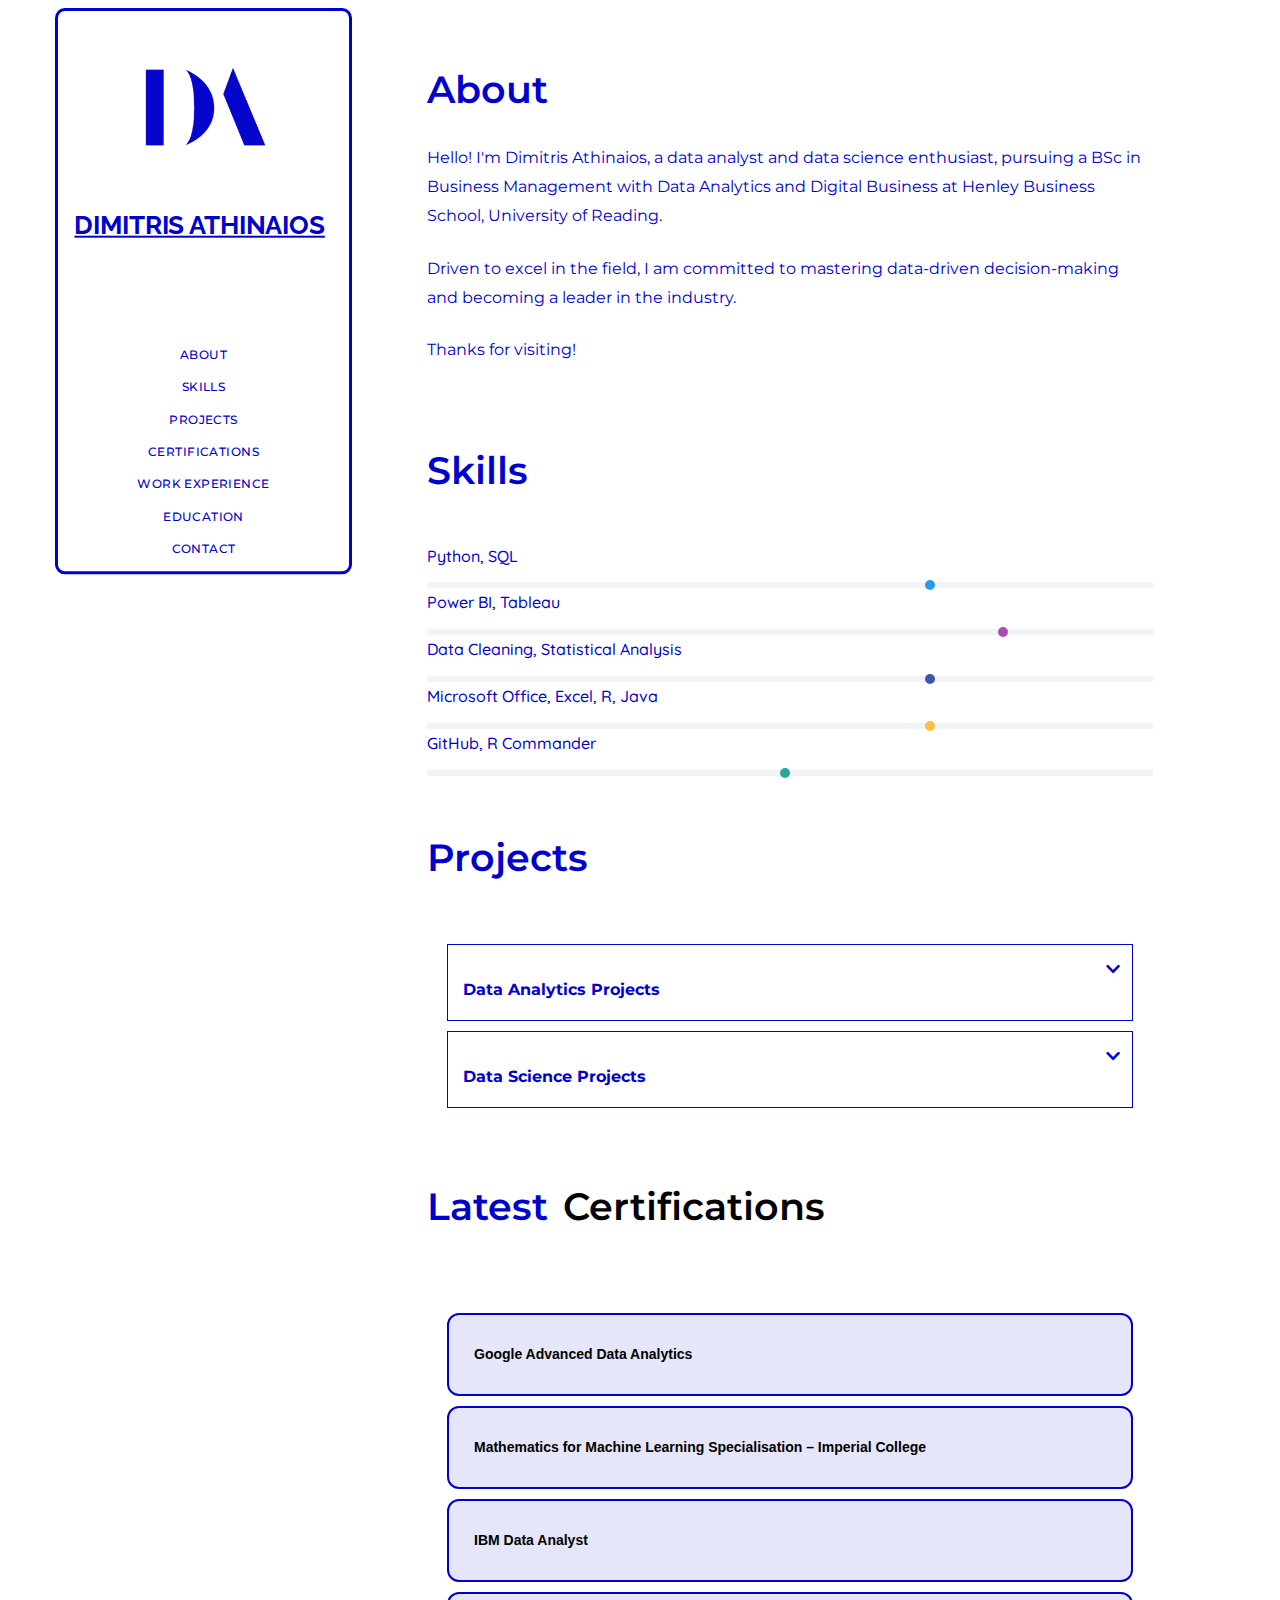
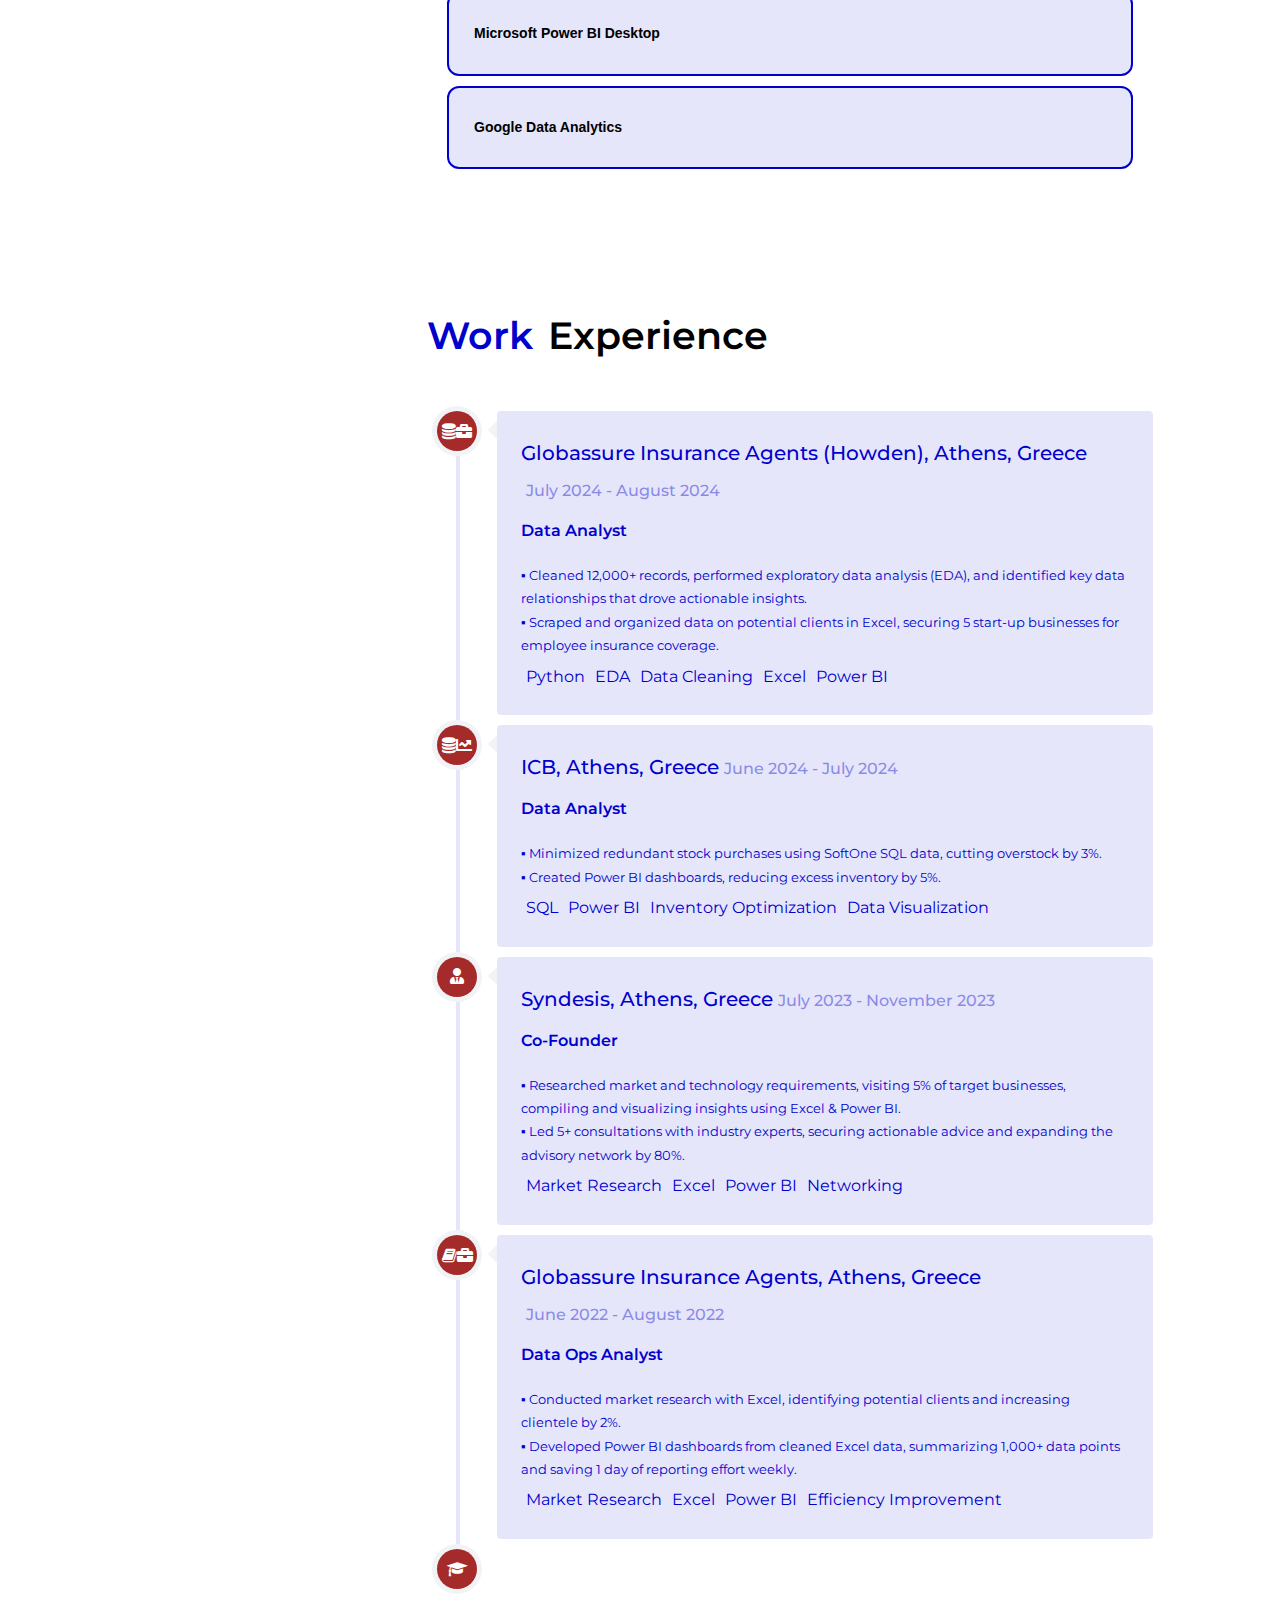
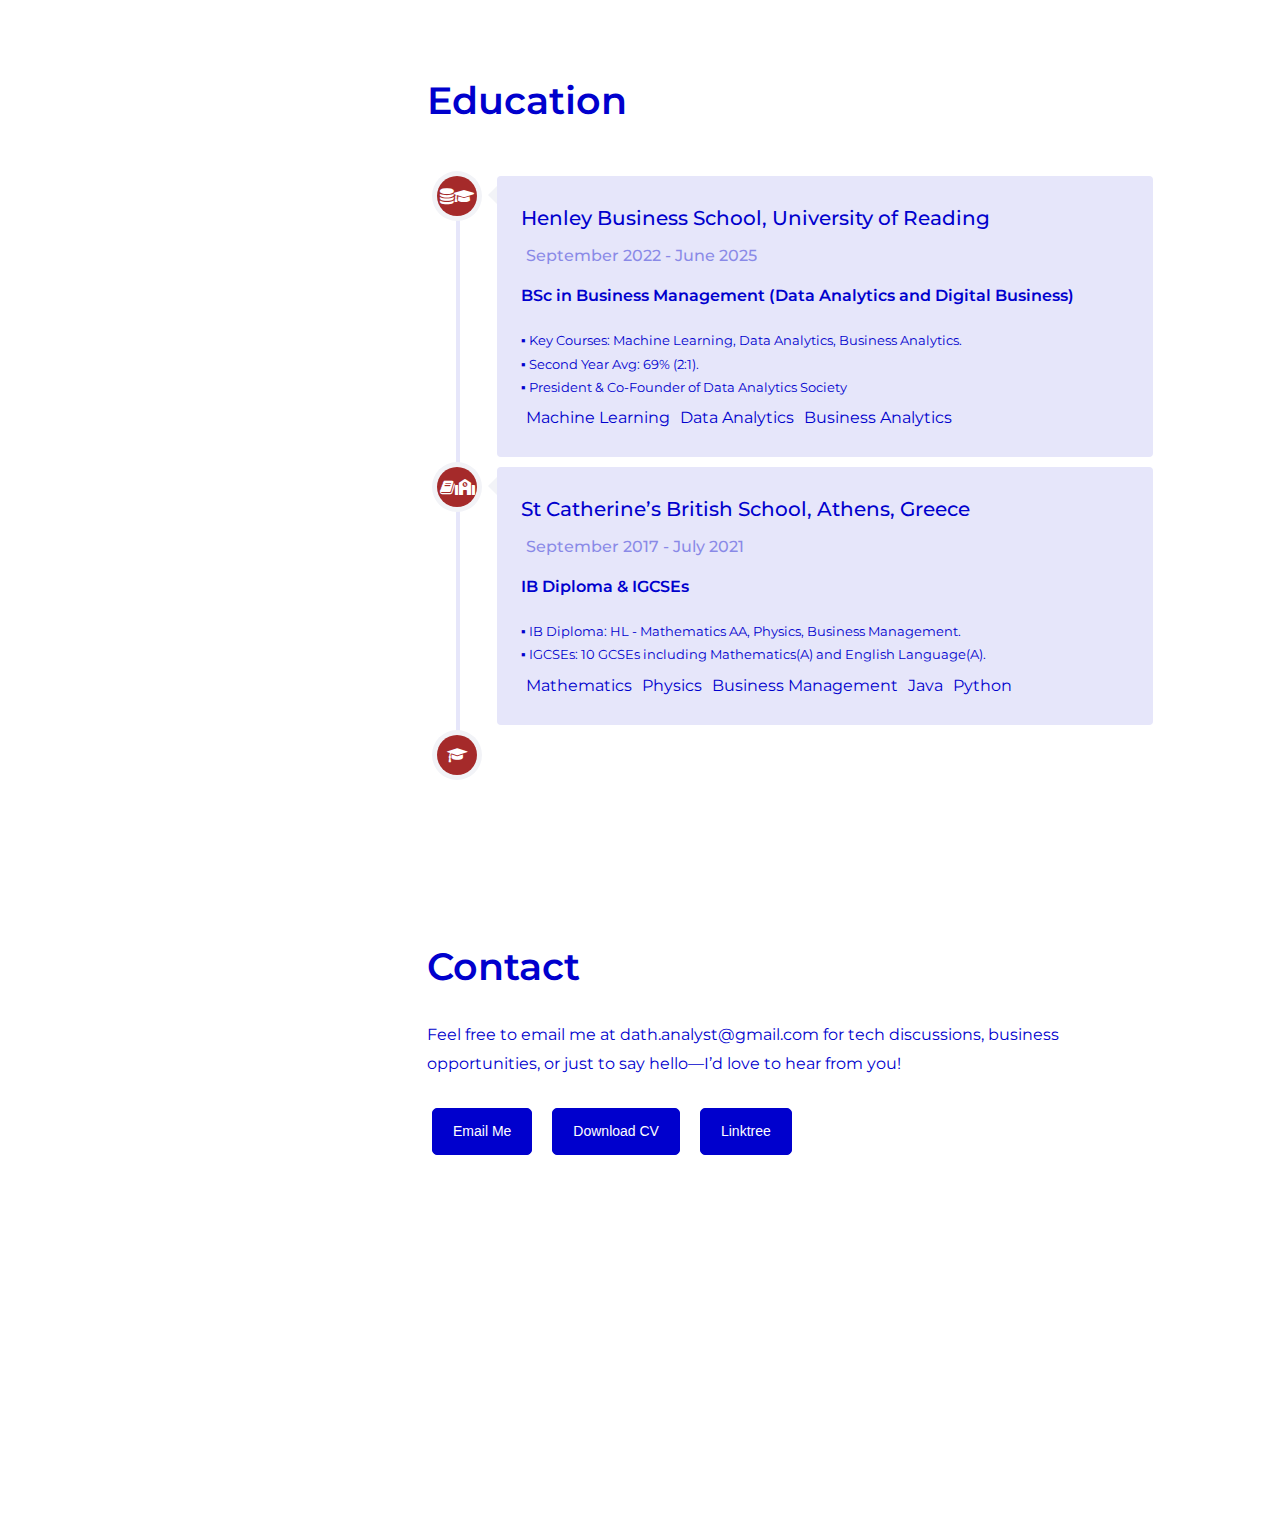
==== commit bd07133f: "Update index.html" ====
--- a/index.html
+++ b/index.html
@@ -44,7 +44,7 @@
                <div class="author-img">
                   <img alt="profile-img" src="images/Logo.png">
                </div>
-               <h1 id="colorlib-logo"><a href="./index.html">Dimitris Athinaios
+               <h1 id="colorlib-logo"><a href="./index.html">DIMITRIS ATHINAIOS
                </a>
                </h1>
             </div>
@@ -95,6 +95,7 @@
             <!--------------------[END] Skills------------------------------>
       
             <!--------------------[START] Projects-------------------------->
+            <!--------------------[START] Projects-------------------------->
             <section class="colorlib-projects no-print" data-section="projects">
                <div class="colorlib-narrow-content">
                   <div class="row row-bottom-padded-sm animate-box" data-animate-effect="fadeInLeft">
@@ -123,6 +124,7 @@
                   </ul>
                </div>
             </section>
+
             <!--------------------[END] Projects---------------------------->
             <!--------------------[START] Blogs----------------------------->
                         <!-- START Certifications Section -->
--- a/css/style.css
+++ b/css/style.css
@@ -20,52 +20,39 @@
 *	Edit this section
 *
 * ======================================================= */
-/* Dark Mode Styles */
-body.dark-mode {
-  background-color: #2F3C7E; /* Blue Background */
-  color: #ffffff; /* White Text */
-}
-
+.project-title h3 {
+  font-size: 1px;
+  font-weight: bold;
+  color: #0000cd ; /* Blue color */
+  margin-bottom: 10px;
+  text-align: left;
+}
+
+	
 .btn-custom {
    text-decoration: none;
-   padding: 10px 20px; /* Adjust padding for smaller size */
-   font-size: 14px; /* Smaller font size */
+   padding: 10px 20px;
+   font-size: 14px;
    border-radius: 5px;
-   background-color: #2F3C7E; /* Match your blue color scheme */
-   color: #FFFFFF; /* White text for contrast */
-   border: 1px solid #2F3C7E;
+   background-color: #0000cd ; /* Blue */
+   color: #FFFFFF; /* White text */
+   border: 1px solid #0000cd ;
    transition: all 0.3s ease;
    display: inline-block;
    text-align: center;
+   margin: 5px; /* Add some spacing around buttons */
 }
 
 .btn-custom:hover {
-   background-color: #ADBECF; /* Lighter blue on hover */
-   color: #2F3C7E; /* Darker text on hover */
-}
-
-
-	
-#darkModeToggle {
-  padding: 10px 15px;
-  font-size: 16px;
-  background-color: #2F3C7E; /* Button Blue Background */
-  color: #ffffff; /* White Text */
-  border: none;
-  border-radius: 5px;
-  cursor: pointer;
-  transition: background-color 0.3s ease, color 0.3s ease;
-}
-
-#darkModeToggle:hover {
-  background-color: #ffffff; /* White Background on Hover */
-  color: #2F3C7E; /* Blue Text on Hover */
-}
+   background-color: #e6e6fa; /* Lighter blue on hover */
+   color: #0000cd ; /* Blue text */
+}
+
 
 body {
-  font-family: "Quicksand", Arial, sans-serif;
+  font-family: "ImperialText", "Helvetica Neue", Arial, sans-serif;
   line-height: 1.8;
-  color: #2F3C7E; /* Blue text color */
+  color: #0000cd ; /* Blue text color */
   background-color: #FFFFFF; /* Pastel Pink background */
 }
 }
@@ -206,18 +193,20 @@
 /* Styling for the main certification container */
 /* For the individual certification list items */
 #certifications li {
-    background-color: #ADBECF; /* Blue background for each certification */
-    color: #2F3C7E; /* Set text color to blue to match the theme */
-    border: 2px solid #2F3C7E; /* Optional: Adds border to match theme */
+    background-color: #e6e6fa; /* Blue background for each certification */
+    color: #0000cd ; /* Set text color to blue to match the theme */
+    border: 2px solid #0000cd ; /* Optional: Adds border to match theme */
     padding: 15px; /* Adjust padding to add space around items */
     border-radius: 12px; /* Rounded corners */
     margin-bottom: 10px; /* Space between items */
+    font-weight: bold;
+
 
 }
 
 /* Link styling inside certifications section */
 .colorlib-certifications a.readmore {
-    color: #2F3C7E; /* Blue link color */
+    color: #0000cd ; /* Blue link color */
     font-weight: 600; /* Make the link stand out */
 } 
 	
@@ -232,7 +221,7 @@
 }
 
 a {
-    	color: #2F3C7E; /* Blue link color */
+    	color: #0000cd ; /* Blue link color */
 	-webkit-transition: 0.5s;
 	-o-transition: 0.5s;
 	transition: 0.5s;
@@ -261,21 +250,21 @@
 	font-family: "Playfair Display", Georgia, serif;
 	font-weight: 400;
 	margin: 0 0 30px 0;
-    	color: #2F3C7E; /* Updated to Blue */
+    	color: #0000cd ; /* Updated to Blue */
 }
 
 h2 {
 	font-family: "Montserrat", sans-serif;
 	font-weight: 200;
 	margin: 0 0 20px 0;
-    	color: #2F3C7E; /* Updated to Blue */
+    	color: #0000cd ; /* Updated to Blue */
 
 }
 h3 {
 	font-family: "Playfair Display", Georgia, serif;
 	font-weight: 500;
 	margin: 0 0 30px 0;
-	color: #2F3C7E; /* Updated to Blue */
+	color: #0000cd ; /* Updated to Blue */
 
 }
 h4 {
@@ -283,7 +272,7 @@
 	font-weight: 300;
 	font-size: 15px;
 	margin: 0 0 30px 0;
-	color: #2F3C7E; /* Updated to Blue */
+	color: #0000cd ; /* Updated to Blue */
 
 }
 
@@ -335,11 +324,11 @@
 	position: fixed;
 	z-index: 1001;
     	background-color: #FFFFFF; /* Updated to Pastel Pink for Sidebar Background */
-	color: #2F3C7E; /* Blue text color */
+	color: #0000cd ; /* Blue text color */
 	-webkit-transition: 0.5s;
 	-o-transition: 0.5s;
 	transition: 0.5s;
-	border: 3px solid #2F3C7E; /* Blue border that matches the theme */
+	border: 3px solid #0000cd ; /* Blue border that matches the theme */
     	border-radius: 10px; /* Optional: to make the edges rounded */
 	transform: scale(0.99); /* Scale down to 90% */
     	transform-origin: top left; /* Ensure scaling starts from the top left */
@@ -404,7 +393,7 @@
 #colorlib-aside #colorlib-logo {
 	text-align: right;
 	font-weight: 700;
-	font-size: 30px;
+	font-size: 26px;
 	margin-bottom: 0.5em;
 	display: block;
 	width: 100%;
@@ -414,7 +403,7 @@
 #colorlib-aside #colorlib-logo a {
 	display: block;
 	text-align: center;
-	color: #2F3C7E;
+	color: #0000cd ;
 	padding-right: 0.3em;
 	margin-top: -70px; /* Moves the image 20px higher */
 
@@ -448,7 +437,7 @@
 	letter-spacing: 0.5px;
 }
 #colorlib-aside #colorlib-main-menu ul li a {
-    	color: #2F3C7E; /* Blue link color */
+    	color: #0000cd ; /* Blue link color */
 	text-decoration: none;
 	position: relative;
 	padding: 10px 0;
@@ -479,7 +468,7 @@
 }
 #colorlib-aside #colorlib-main-menu ul li a:hover {
 	text-decoration: none;
-    	color: #2F3C7E; /* White text on hover */
+    	color: #0000cd ; /* White text on hover */
     	background-color: #ffffff; /* Blue background on hover */
 
 }
@@ -494,7 +483,9 @@
 #colorlib-aside #colorlib-main-menu ul li.active a {
 	font-size: 15px;
 	font-weight: 600;
-	color: #FF5733; /* Red for active menu items */
+	color: #0000cd ; /* Blue for active menu items */
+	font-weight: bold; /* Make it bold */
+
 
 }
 #colorlib-aside #colorlib-main-menu ul li.active a:after {
@@ -509,7 +500,7 @@
 	font-size: 20px;
 	text-align: center;
 	font-weight: 400;
-	color: rgba(0, 0, 0, 0.5);
+	color: rgba(5,5,203, 0.5);
 	padding: 0 20px;
 	width: 100%;
 }
@@ -537,7 +528,7 @@
 	padding: 4px;
 }
 #colorlib-aside .colorlib-footer h3 a {
-	color: #ff722c;
+	color: #0000cd ;
 	font-size: 18px;
 }
 #rcorners2 {
@@ -853,7 +844,7 @@
 
 
 #colorlib-footer2 {
-    	background-color: #2F3C7E; /* Blue footer background */
+    	background-color: #0000cd ; /* Blue footer background */
 	color: #FFFFFF; /* Pastel Pink text */
 	width: 100%;
 	padding-bottom: 3em;
@@ -940,47 +931,57 @@
 .fancy-collapse-panel .panel-default > .panel-heading {
 	padding: 0;
 	background-color: #FFFFFF; /* Blue background for accordion header */
-    	color: #2F3C7E; /* Pastel Pink text */
+    	color: #0000cd ; /* Pastel Pink text */
     	border-bottom: 1px solid #FFFFFF; /* Border to match the pastel theme */
     	padding: 20px 25px;
 }
 
-<!-----projectcss------------ > #projects {
+<!-----projectcss------------ > 
+#projects {
 	padding: 50px 15px;
-	border-bottom: 1px solid #2F3C7E;
+	border-bottom: 1px solid #0000cd ;
 	text-align: center;
-    	background-color: #ADBECF !important; /* Blue background for Projects section */
-    	color: #2F3C7E; /* Blue text for better contrast */
+    	background-color: #e6e6fa !important; /* Blue background for Projects section */
+    	color: #0000cd ; /* Blue text for better contrast */
 	margin-bottom: 45px; /* Adds 30px of space below the Projects section */
-
-
 
 }
 
 #projects h2 {
 	color: #374054;
-	border: 8px solid #2F3C7E; /* Add a blue border around each project */
+	border: 8px solid #0000cd ; /* Add a blue border around each project */
 	margin-bottom: 50px;
 }
 
 .project {
+	display: flex; /* Use flexbox to align content side by side */
+    	flex-direction: row-reverse; /* Put the image on the right */
+    	justify-content: space-between; /* Space out the image and text */
+    	align-items: center; /* Vertically align items */
 	position: relative;
 	max-width: 900px;
 	margin: 0 auto 30px auto;
 	overflow: hidden;
-	background: #ADBECF !important;
+	background: #e6e6fa !important;
 	border-radius: 14px;
-	border: 8px solid #2F3C7E; /* Add a blue border around each project */
-
-}
-
+	border: 8px solid #0000cd ; /* Add a blue border around each project */
+
+}
+.project:hover {
+    background-color: #e6e6fa; /* Lighter blue background on hover */
+    color: #0000cd ; /* Blue text on hover */
+    transform: scale(1.05); /* Slight scaling effect */
+    box-shadow: 0 8px 16px rgba(0, 0, 0, 0.2); /* Shadow effect */
+}
 .project-image {
-	float: left;
-}
-/* 
-.project-card {
-	height: 150px;
-} */
+	flex: 1; /* Allow the image to take equal space */
+    	max-width: 200px; /* Set a fixed width for the image */
+    	margin-left: 20px; /* Add spacing between text and image */
+}
+
+.project-card:hover {
+    	background-color: #e6e6fa; /* Lighter blue background on hover */
+} 
 
 .project-info {
 	position: absolute;
@@ -988,7 +989,9 @@
 	transform: translateY(-50%);
 	margin-left: 300px;
 	padding: 15px;
-	color: #2F3C7E;
+	color: #0000cd ;
+	flex: 2; /* Allow the text to take more space */
+   	text-align: left; /* Align the text to the left */
 
 	
 }
@@ -996,12 +999,12 @@
 .project-info h3 {
 	font-size: 1.5em;
 	font-weight: 300;
-	color: #2F3C7E;
+	color: #0000cd ;
 	margin: 0 0 15px 0;
 }
 
 .project-info p {
-	color: #2F3C7E;
+	color: #0000cd ;
 	margin: 0 0 15px 0;
 	font-size: 0.9em;
 }
@@ -1026,7 +1029,7 @@
 	letter-spacing: 1px;
 	text-transform: uppercase;
 	font-family: "Quicksand", Arial, sans-serif;
-    	background-color: #ADBECF; /* Blue background for accordion header */
+    	background-color: #e6e6fa; /* Blue background for accordion header */
     	color: #FFFFFF; /* Pastel Pink text */
 	position: relative;
 	-webkit-box-shadow: none !important;
@@ -1043,7 +1046,7 @@
 	-o-box-shadow: none !important;
 	box-shadow: none !important;
 	border: none;
-	background-color: #ADBECF;
+	background-color: #e6e6fa;
 }
 
 .panel-heading a:after {
@@ -1072,9 +1075,9 @@
 	padding: 1.5em;
 	margin-top: 5px;
 	border: 1px solid #e6e6e6 !important;
-    	background-color: #ADBECF; /* Change background to Muted Teal */
-    	color: #ADBECF; /* Keep the text color Blue for contrast */
-	border: 1px solid #ADBECF; /* Optional: Create a Muted Teal border to match the background */
+    	background-color: #e6e6fa; /* Change background to Muted Teal */
+    	color: #e6e6fa; /* Keep the text color Blue for contrast */
+	border: 1px solid #e6e6fa; /* Optional: Create a Muted Teal border to match the background */
 
 }
 
@@ -1108,7 +1111,7 @@
 	position: absolute;
 	display: block;
 	width: 4px;
-    	background: #ADBECF; /* Muted Teal color for updated theme */
+    	background: #e6e6fa; /* Muted Teal color for updated theme */
 	top: 20px;
 	bottom: 20px;
 	margin-left: 29px;
@@ -1131,7 +1134,7 @@
 	display: block;
 	width: 40px;
 	height: 40px;
-    	background: #ADBECF; /* Updated to Terracotta Red */
+    	background: #e6e6fa; /* Updated to Terracotta Red */
 	color: white; /* White icon to make it stand out */
 	-webkit-border-radius: 50%;
 	-moz-border-radius: 50%;
@@ -1144,6 +1147,65 @@
 	line-height: 40px;
 	float: left;
 }
+/* Specific icons for work experiences */
+
+/* Data Analyst Icon */
+.timeline-centered .timeline-entry:nth-child(1) .timeline-icon:before,
+.timeline-centered .timeline-entry:nth-child(2) .timeline-icon:before {
+    content: "\f1c0"; /* Font Awesome database icon */
+    font-family: "FontAwesome";
+    width: 55px; /* Smaller size */
+    height: 55px;
+    font-size: 16px; /* Adjust font size */
+}
+}
+
+/* Co-Founder Icon */
+.timeline-centered .timeline-entry:nth-child(3) .timeline-icon:before {
+    content: "\f0c0"; /* Font Awesome users icon */
+    font-family: "FontAwesome";
+    width: 55px; /* Smaller size */
+    height: 55px;
+    font-size: 16px; /* Adjust font size */
+}
+
+/* Call Centre Icon */
+.timeline-centered .timeline-entry:nth-child(4) .timeline-icon:before {
+    content: "\f095"; /* Font Awesome phone icon */
+    font-family: "FontAwesome";
+    width: 55px; /* Smaller size */
+    height: 55px;
+    font-size: 16px; /* Adjust font size */
+}
+
+/* Data Ops Analyst Icon */
+.timeline-centered .timeline-entry:nth-child(5) .timeline-icon:before {
+    content: "\f233"; /* Font Awesome database icon (reused) */
+    font-family: "FontAwesome";
+    width: 55px; /* Smaller size */
+    height: 55px;
+    font-size: 16px; /* Adjust font size */
+}
+
+/* Education Section */
+
+/* University Graduation Icon */
+.timeline-centered .timeline-entry:nth-last-child(2) .timeline-icon:before {
+    width: 55px; /* Smaller size */
+    height: 55px;
+    font-size: 16px; /* Adjust font size */
+    content: "\f02d"; /* Font Awesome graduation cap icon */
+    font-family: "FontAwesome";
+}
+
+/* School Icon */
+.timeline-centered .timeline-entry:nth-last-child(1) .timeline-icon:before {
+    content: "\f19d"; /* Font Awesome book icon */
+    font-family: "FontAwesome";
+    width: 55px; /* Smaller size */
+    height: 55px;
+    font-size: 16px; /* Adjust font size */
+}
 .timeline-centered
 	.timeline-entry
 	.timeline-entry-inner
@@ -1155,7 +1217,7 @@
 	.timeline-entry
 	.timeline-entry-inner
 	.timeline-icon.color-3 {
-	background: #ADBECF;
+	background: #e6e6fa;
 }
 .timeline-centered
 	.timeline-entry
@@ -1181,8 +1243,8 @@
 
 .timeline-centered .timeline-entry .timeline-entry-inner .timeline-label {
 	position: relative;
-    	background: #ADBECF; /* Updated to Muted Teal */
-    	color: #2F3C7E; /* Blue text to match the theme */
+    	background: #e6e6fa; /* Updated to Muted Teal */
+    	color: #0000cd ; /* Blue text to match the theme */
 	padding: 1.5em;
 	margin-left: 60px;
 	-webkit-background-clip: padding-box;
@@ -1418,7 +1480,7 @@
 }
 
 .progress-bar {
-    	background: #2F3C7E; /* Blue progress bar */
+    	background: #0000cd ; /* Blue progress bar */
 	-webkit-box-shadow: none;
 	box-shadow: none;
 	font-size: 12px;
@@ -1806,7 +1868,7 @@
 	background-attachment: fixed;
 	background-position: center;
 	align-items: stretch;
-	background-color: #2F3C7E; /* Blue background for counters section */
+	background-color: #0000cd ; /* Blue background for counters section */
 
 }
 .colorlib-counters .overlay {
@@ -1948,25 +2010,25 @@
 }
 
 .btn-primary {
-    	background: #2F3C7E; /* Blue button background */
+    	background: #0000cd ; /* Blue button background */
 	color: #ffffff; /* White text */
 	border: 2px solid #B85042;
 }
 .btn-primary:hover,
 .btn-primary:focus,
 .btn-primary:active {
-	background: #ADBECF !important/* Lighter blue on hover */ ;
-	border-color: #2F3C7E /* Lighter blue border on hover */ !important;
+	background: #e6e6fa !important/* Lighter blue on hover */ ;
+	border-color: #0000cd  /* Lighter blue border on hover */ !important;
 }
 .btn-primary.btn-outline {
 	background: transparent;
-    	color: #2F3C7E; /* Blue text */
-    	border: 2px solid #2F3C7E; /* Blue border */
+    	color: #0000cd ; /* Blue text */
+    	border: 2px solid #0000cd ; /* Blue border */
 }
 .btn-primary.btn-outline:hover,
 .btn-primary.btn-outline:focus,
 .btn-primary.btn-outline:active {
-	background: #2F3C7E; /* Blue background on hover */
+	background: #0000cd ; /* Blue background on hover */
     	color: #ffffff; /* White text on hover */
 }
 
@@ -2024,8 +2086,8 @@
 .btn-warning:hover,
 .btn-warning:focus,
 .btn-warning:active {
-	background: #eea236 !important;
-	border-color: #eea236 !important;
+	background: #e6e6fa !important;
+	border-color: #e6e6fa !important;
 }
 .btn-warning.btn-outline {
 	background: transparent;
@@ -2084,9 +2146,9 @@
 	-webkit-box-shadow: none;
 	box-shadow: none;
 	background: transparent;
-    	border: 1px solid #2F3C7E; /* Blue border */
+    	border: 1px solid #0000cd ; /* Blue border */
     	background: #FFFFFF; /* Pastel Pink input background */
-	color: #2F3C7E; /* Blue text */
+	color: #0000cd ; /* Blue text */
 	height: 54px;
 	font-size: 16px;
 	font-weight: 400;
@@ -2103,7 +2165,7 @@
 	outline: none;
 	-webkit-box-shadow: none;
 	box-shadow: none;
-    	border-color: #2F3C7E; /* Blue border */
+    	border-color: #0000cd ; /* Blue border */
     	background: #ffffff; /* White background on focus */
 }
 
@@ -2291,7 +2353,7 @@
 	padding-right: 20px;
 	/* margin: 30px auto 20px; */
     	background-color: #FFFFFF !important; /* Blue background for accordion header */
-    	color: #2F3C7E !important; /* Black text for better readability */
+    	color: #0000cd  !important; /* Black text for better readability */
 	-webkit-border-radius: 4px;
 	-moz-border-radius: 4px;
 	border-radius: 4px;
@@ -2309,8 +2371,8 @@
 	-o-transition: all 0.4s ease;
 	transition: all 0.4s ease;
 	background-color: #FFFFFF !important; /* Teal background for the headers of the accordion */	
-	color: #2F3C7E !important; /* Blue text color */
-	border: 1px solid #2F3C7E; /* Apply blue border */
+	color: #0000cd  !important; /* Blue text color */
+	border: 1px solid #0000cd ; /* Apply blue border */
 	margin-bottom: 10px; /* Add spacing between accordion headers */
 
 
@@ -2320,7 +2382,7 @@
 	color: #ffffff; /* White text on hover for better contrast */
 }
 .accordion li:last-child .link {
-	border-bottom: 1px solid #2F3C7E;
+	border-bottom: 1px solid #0000cd ;
 }
 
 .accordion li i {
@@ -2328,7 +2390,7 @@
 	top: 16px;
 	left: 12px;
 	font-size: 18px;
-    	color: #2F3C7E; /* Blue color for the dropdown icon */
+    	color: #0000cd ; /* Blue color for the dropdown icon */
 	-webkit-transition: all 0.4s ease;
 	-o-transition: all 0.4s ease;
 	transition: all 0.4s ease;
@@ -2354,7 +2416,7 @@
 .submenu {
 	display: none;
    	background-color: #FFFFFF !important; /* Blue background for expanded content */
-	color: #2F3C7E !important; /* Blue text color */
+	color: #0000cd  !important; /* Blue text color */
 	font-size: 14px;
 	padding-left: 0px;
 	padding-top: 10px;
@@ -2366,9 +2428,9 @@
 	margin-top: 10px;
 	margin-bottom: 10px;
 	padding: 10px;
-	background-color: #ADBECF; /* Blue background */
-    	color: #2F3C7E; /* Set text color to match your blue theme */
-    	border: 2px solid #2F3C7E; /* Optional: Add a border if you want to highlight the element */
+	background-color: #e6e6fa; /* Blue background */
+    	color: #0000cd ; /* Set text color to match your blue theme */
+    	border: 2px solid #0000cd ; /* Optional: Add a border if you want to highlight the element */
     	border-radius: 4px; /* Optional: Adds rounded corners for a polished look */
 }
 
@@ -2376,14 +2438,14 @@
 	box-shadow: rgba(0, 0, 0, 0.07) 0px 1px 2px, rgba(0, 0, 0, 0.07) 0px 2px 4px, rgba(0, 0, 0, 0.07) 0px 4px 8px, rgba(0, 0, 0, 0.07) 0px 8px 16px, rgba(0, 0, 0, 0.07) 0px 16px 32px, rgba(0, 0, 0, 0.07) 0px 32px 64px;
 	border-radius: 5px;
     	color: #ffffff; /* White text on hover */
-	background-color: #2F3C7E; /* Blue background on hover */
+	background-color: #e6e6fa; /* Blue background on hover */
 
 }
 
 .submenu a {
 	display: block;
 	text-decoration: none;
-    	color: #2F3C7E; /* Blue text */
+    	color: #0000cd ; /* Blue text */
 	padding: 12px;
 	padding-left: 10px;
 	-webkit-transition: all 0.25s ease;
@@ -2475,10 +2537,10 @@
 
 :root {
 	--footer-bg: #FFFFFF; /* Update to Pastel Pink to match the new theme */
-	--color: #2F3C7E; /* Update to Blue for primary text color */
+	--color: #0000cd ; /* Update to Blue for primary text color */
 	--color-smooth: #A7BEAE; /* Muted Teal for softer or secondary elements */
 	--input-border: #B85042; /* Terracotta Red for input borders or accents */
-	--btn-bg-color: #2F3C7E; /* Blue background for buttons */
+	--btn-bg-color: #0000cd ; /* Blue background for buttons */
 	--btn-hover-bg: #A7BEAE; /* Muted Teal for hover effect on buttons */
 	--btn-color: #FFFFFF; /* White text color for buttons to create contrast */
 }
